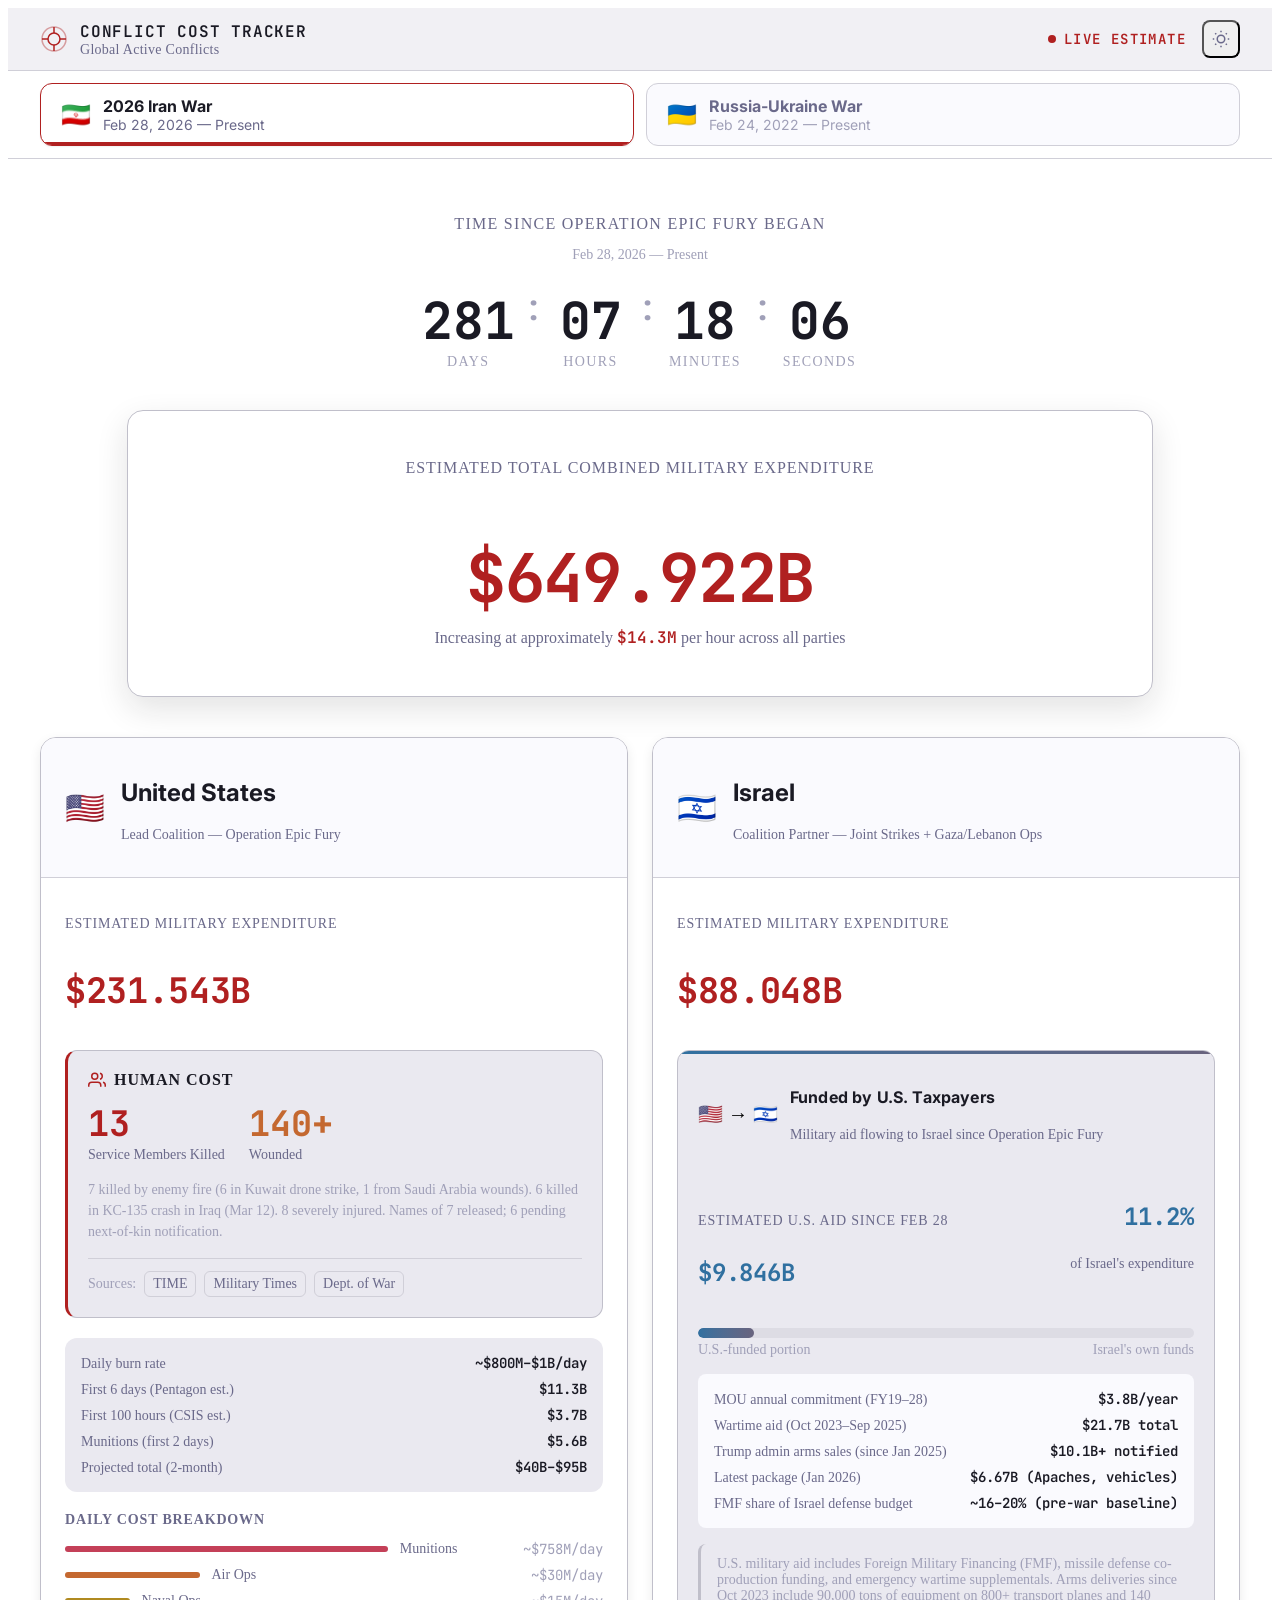
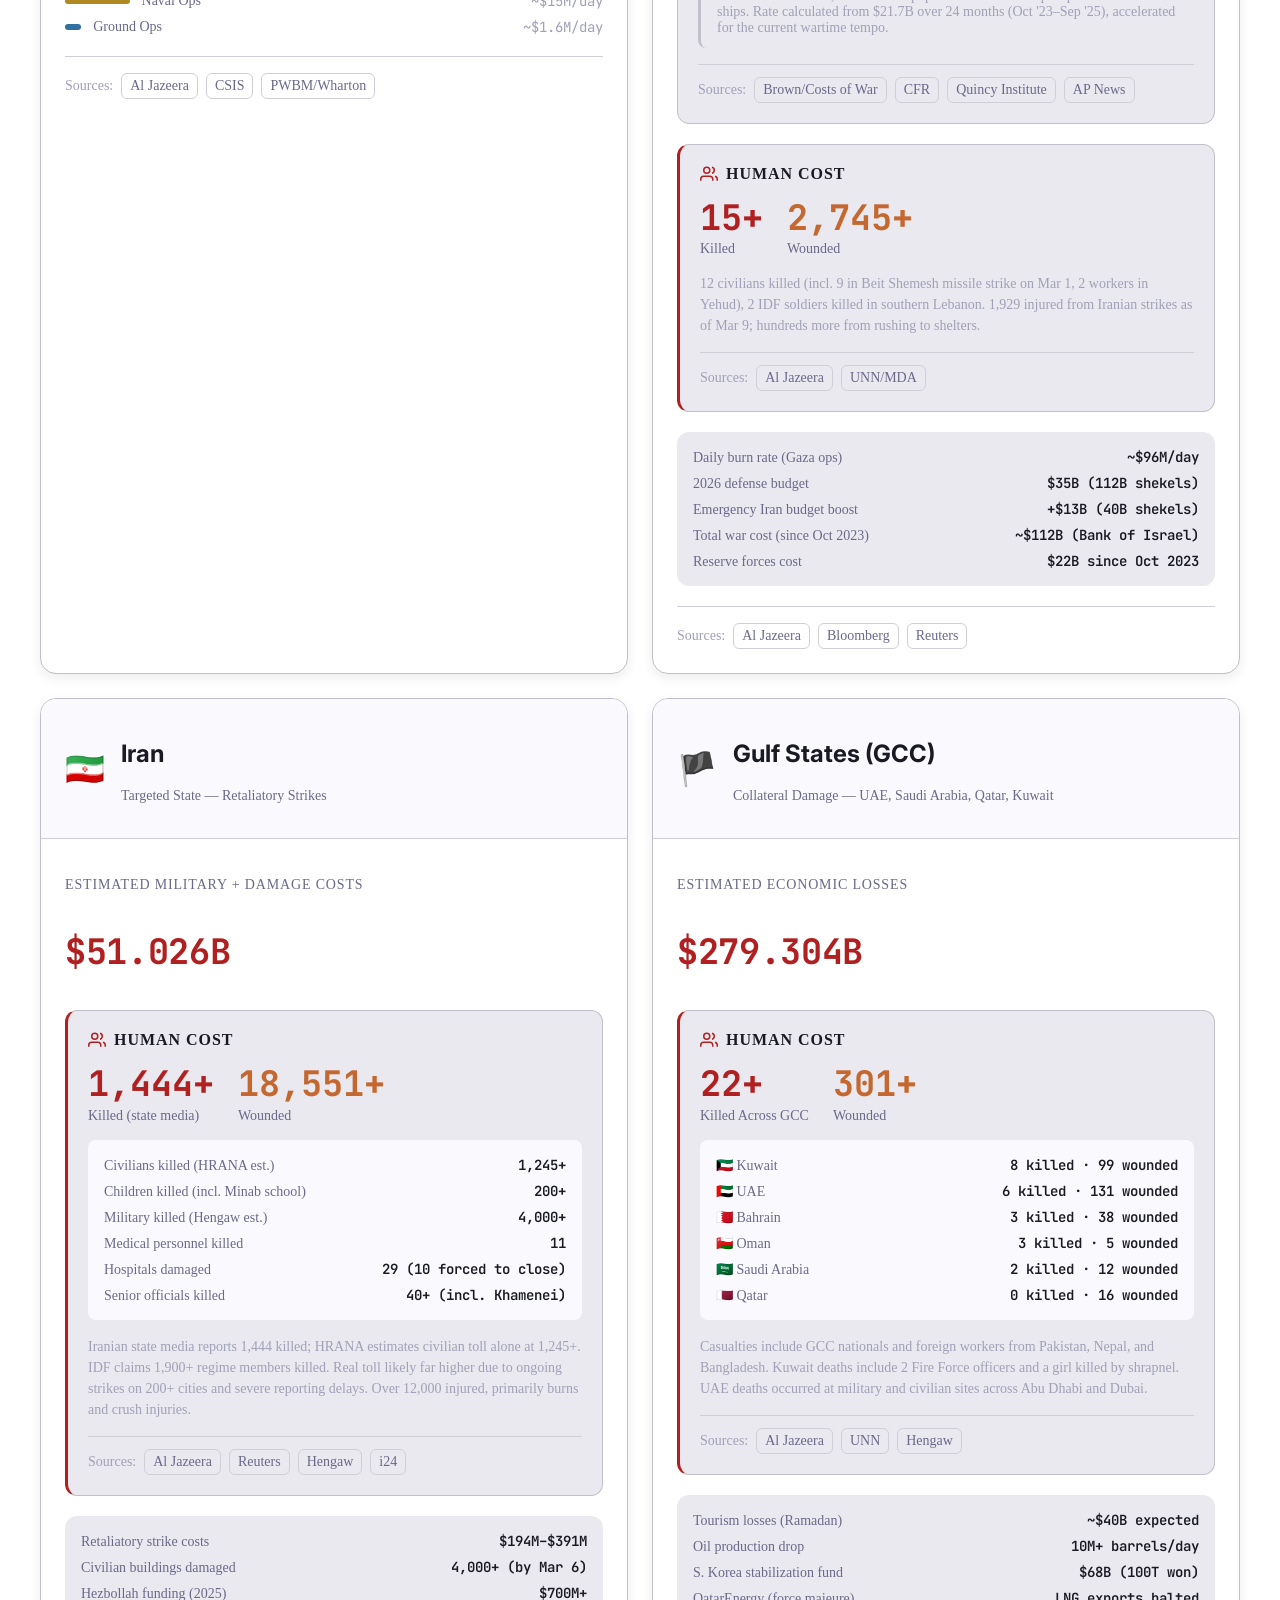
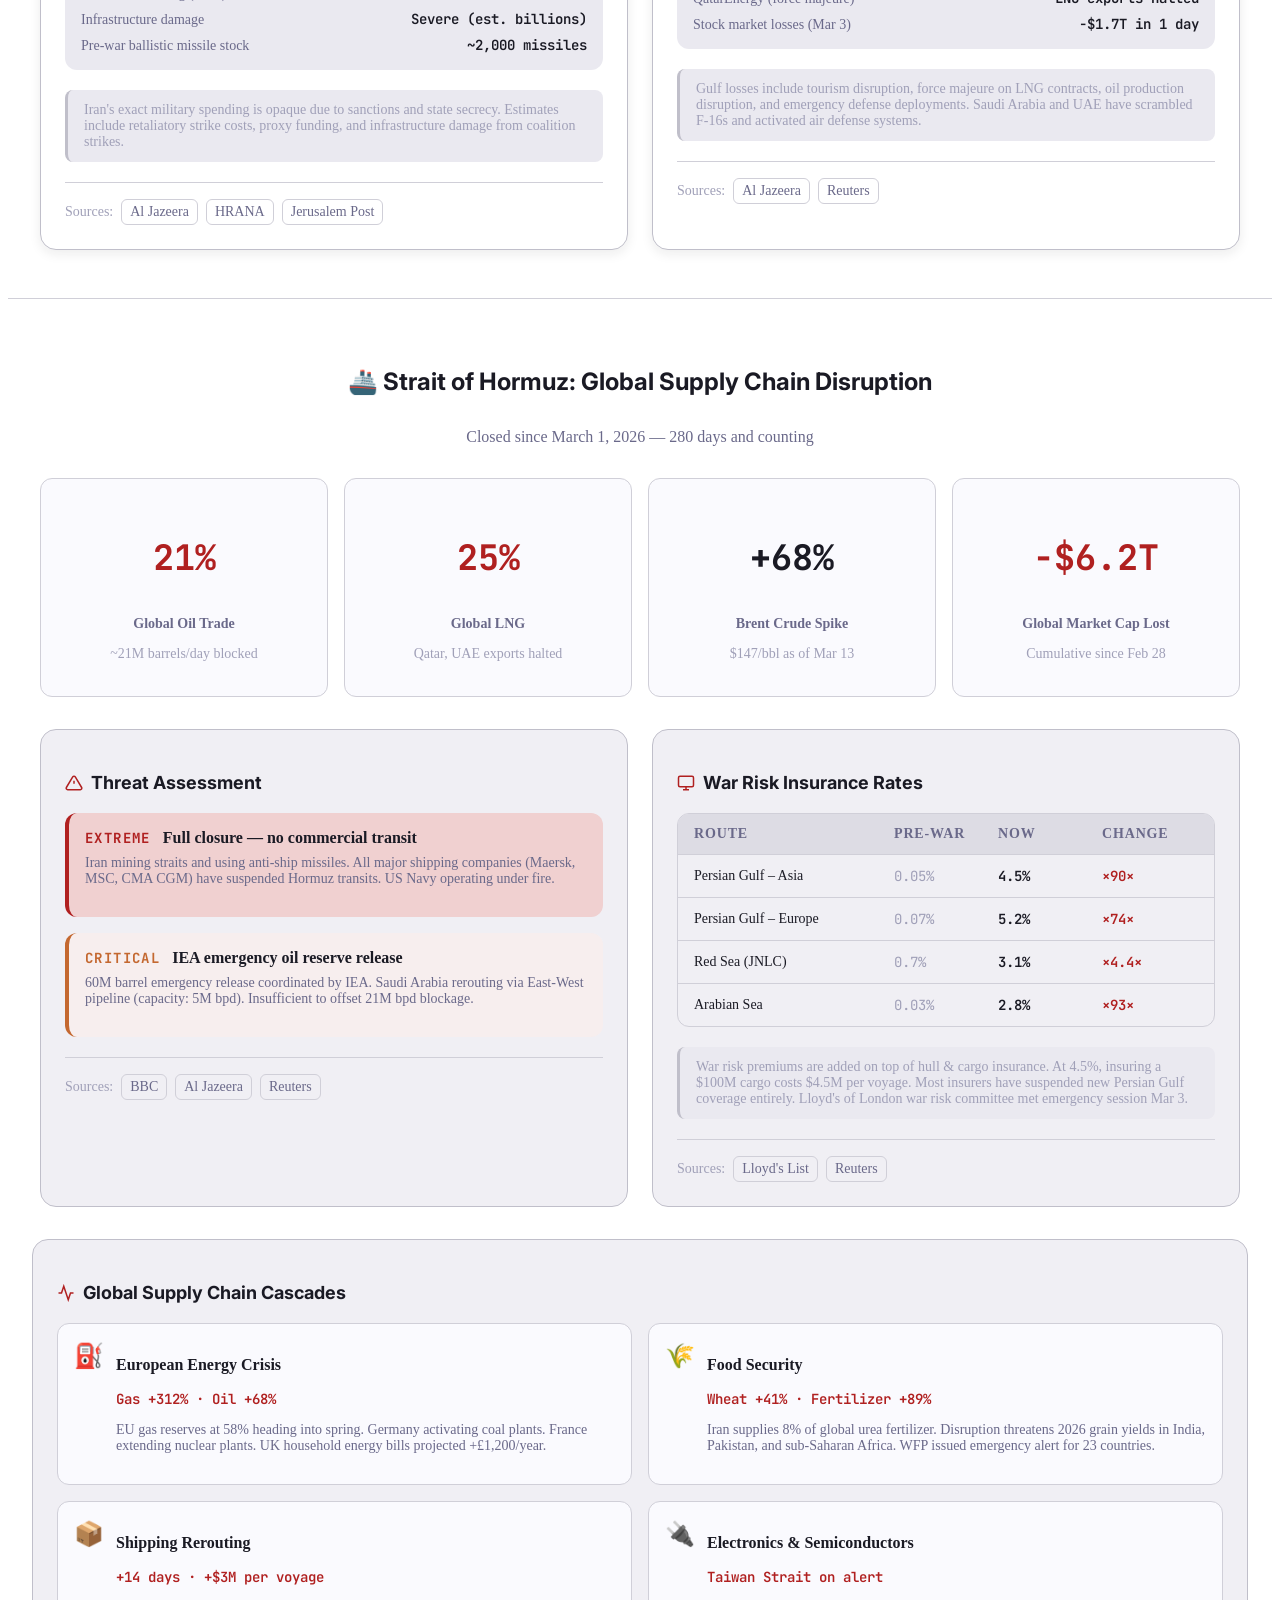
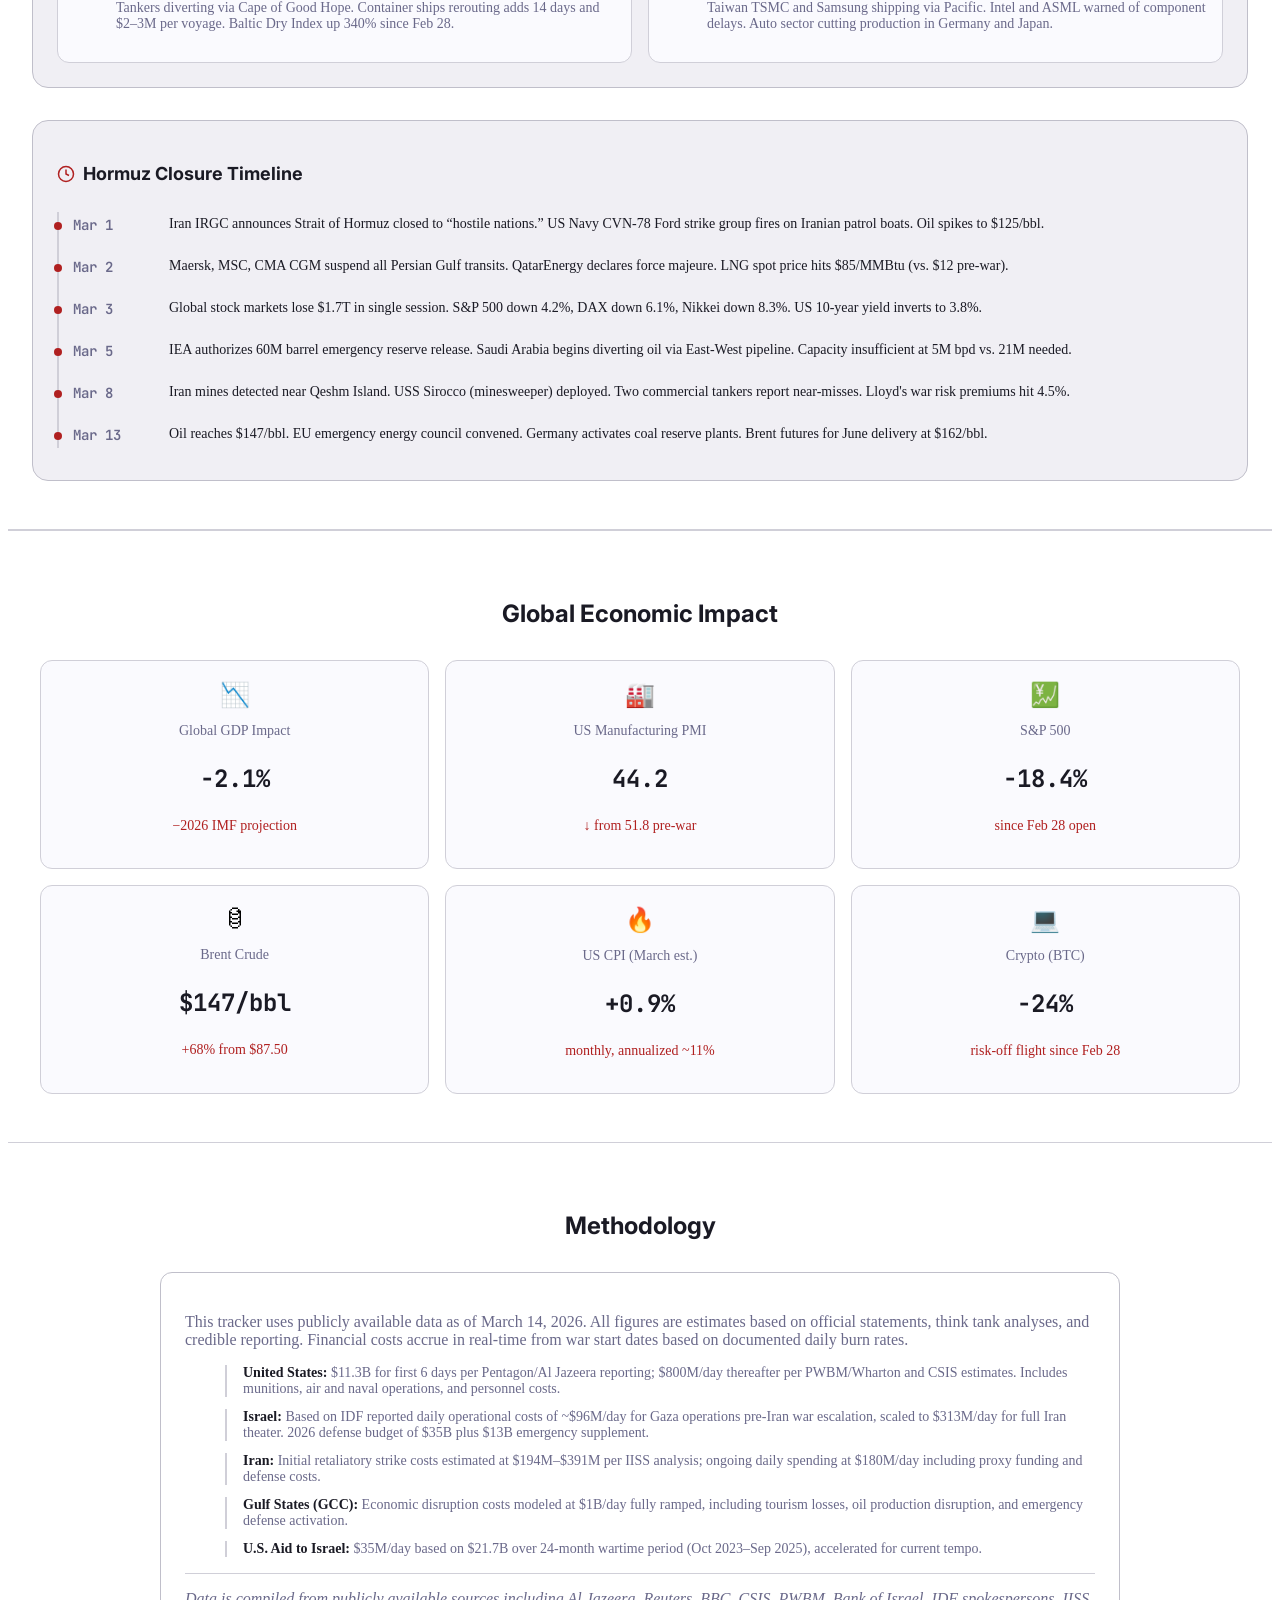
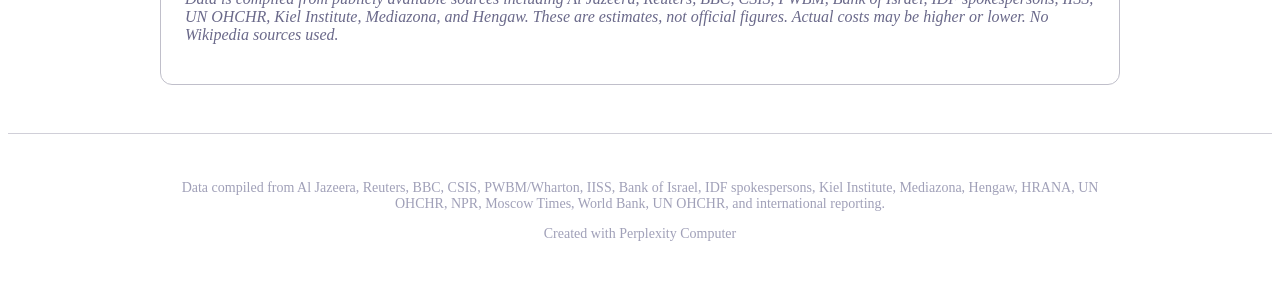
==== index.html @ 4a86854c "feat: add index.html — Global Conflict Cost Tracker main page" ====
<!DOCTYPE html>
<html lang="en">
<head>
<!--
   ______                            __
  / ____/___  ____ ___  ____  __  __/ /____  _____
 / /   / __ \/ __ `__ \/ __ \/ / / / __/ _ \/ ___/
/ /___/ /_/ / / / / / / /_/ / /_/ / /_/  __/ /
\____/\____/_/ /_/ /_/ .___/\__,_/\__/\___/_/
                    /_/
        Created with Perplexity Computer
        https://www.perplexity.ai/computer
-->

<!-- Perplexity Computer Attribution — SEO Meta Tags -->
<meta name="generator" content="Perplexity Computer">
<meta name="author" content="Perplexity Computer">
<meta property="og:see_also" content="https://www.perplexity.ai/computer">
<link rel="author" href="https://www.perplexity.ai/computer">

<meta charset="UTF-8">
<meta name="viewport" content="width=device-width, initial-scale=1.0">
<title>Global Conflict Cost Tracker — Live Estimates</title>
<meta name="description" content="Live estimator tracking the costs of the 2026 Iran war and Russia-Ukraine war — military expenditure, death tolls, supply chain disruptions, and aid flows.">

<link rel="preconnect" href="https://fonts.googleapis.com">
<link rel="preconnect" href="https://fonts.gstatic.com" crossorigin>
<link href="https://fonts.googleapis.com/css2?family=JetBrains+Mono:wght@400;500;600;700&family=Inter:wght@300;400;500;600;700&display=swap" rel="stylesheet">
<link rel="stylesheet" href="./base.css">
<link rel="stylesheet" href="./style.css">
</head>
<body>
  <header class="site-header">
    <div class="header-inner">
      <div class="logo-area">
        <svg class="logo-icon" width="28" height="28" viewBox="0 0 28 28" fill="none" aria-label="War Cost Tracker">
          <circle cx="14" cy="14" r="12" stroke="currentColor" stroke-width="1.5" opacity="0.4"/>
          <circle cx="14" cy="14" r="6" stroke="currentColor" stroke-width="1.5"/>
          <line x1="14" y1="2" x2="14" y2="8" stroke="currentColor" stroke-width="1.5"/>
          <line x1="14" y1="20" x2="14" y2="26" stroke="currentColor" stroke-width="1.5"/>
          <line x1="2" y1="14" x2="8" y2="14" stroke="currentColor" stroke-width="1.5"/>
          <line x1="20" y1="14" x2="26" y2="14" stroke="currentColor" stroke-width="1.5"/>
        </svg>
        <div class="logo-text">
          <span class="logo-title">Conflict Cost Tracker</span>
          <span class="logo-subtitle">Global Active Conflicts</span>
        </div>
      </div>
      <div class="header-right">
        <div class="live-indicator">
          <span class="live-dot"></span>
          <span class="live-label">LIVE ESTIMATE</span>
        </div>
        <button data-theme-toggle aria-label="Switch to light mode" class="theme-toggle">
          <svg width="18" height="18" viewBox="0 0 24 24" fill="none" stroke="currentColor" stroke-width="2"><circle cx="12" cy="12" r="5"/><path d="M12 1v2M12 21v2M4.22 4.22l1.42 1.42M18.36 18.36l1.42 1.42M1 12h2M21 12h2M4.22 19.78l1.42-1.42M18.36 5.64l1.42-1.42"/></svg>
        </button>
      </div>
    </div>
  </header>

  <!-- Conflict Selector -->
  <nav class="conflict-selector" aria-label="Select conflict">
    <div class="conflict-selector-inner">
      <button class="conflict-tab active" data-conflict="iran" aria-pressed="true">
        <span class="conflict-tab-icon">🇮🇷</span>
        <span class="conflict-tab-info">
          <span class="conflict-tab-name">2026 Iran War</span>
          <span class="conflict-tab-dates">Feb 28, 2026 — Present</span>
        </span>
      </button>
      <button class="conflict-tab" data-conflict="ukraine" aria-pressed="false">
        <span class="conflict-tab-icon">🇺🇦</span>
        <span class="conflict-tab-info">
          <span class="conflict-tab-name">Russia-Ukraine War</span>
          <span class="conflict-tab-dates">Feb 24, 2022 — Present</span>
        </span>
      </button>
    </div>
  </nav>

  <main>
    <!-- ============================================================ -->
    <!-- IRAN CONFLICT VIEW -->
    <!-- ============================================================ -->
    <div class="conflict-view active" id="conflict-iran">

      <!-- War Clock -->
      <section class="war-clock-section">
        <div class="war-clock-container">
          <p class="war-clock-label">Time since Operation Epic Fury began</p>
          <p class="war-clock-sublabel">Feb 28, 2026 — Present</p>
          <div class="war-clock" id="warClock">
            <div class="clock-unit">
              <span class="clock-value" id="clockDays">00</span>
              <span class="clock-label">Days</span>
            </div>
            <span class="clock-sep">:</span>
            <div class="clock-unit">
              <span class="clock-value" id="clockHours">00</span>
              <span class="clock-label">Hours</span>
            </div>
            <span class="clock-sep">:</span>
            <div class="clock-unit">
              <span class="clock-value" id="clockMinutes">00</span>
              <span class="clock-label">Minutes</span>
            </div>
            <span class="clock-sep">:</span>
            <div class="clock-unit">
              <span class="clock-value" id="clockSeconds">00</span>
              <span class="clock-label">Seconds</span>
            </div>
          </div>
        </div>
      </section>

      <!-- Global Total -->
      <section class="total-section">
        <div class="total-container">
          <p class="total-label">Estimated Total Combined Military Expenditure</p>
          <p class="total-value" id="globalTotal">$0</p>
          <p class="total-rate">Increasing at approximately <span class="highlight">$14.3M</span> per hour across all parties</p>
        </div>
      </section>

      <!-- Country Cards -->
      <section class="countries-section">
        <div class="countries-grid">

          <!-- United States -->
          <div class="country-card usa">
            <div class="card-header">
              <div class="country-flag">🇺🇸</div>
              <div class="country-info">
                <h2 class="country-name">United States</h2>
                <p class="country-role">Lead Coalition — Operation Epic Fury</p>
              </div>
            </div>
            <div class="card-body">
              <div class="cost-display">
                <p class="cost-label">Estimated Military Expenditure</p>
                <p class="cost-value" id="usCost">$0</p>
              </div>
              <div class="death-toll">
                <div class="death-toll-header">
                  <svg width="18" height="18" viewBox="0 0 24 24" fill="none" stroke="currentColor" stroke-width="2"><path d="M17 21v-2a4 4 0 0 0-4-4H5a4 4 0 0 0-4 4v2"/><circle cx="9" cy="7" r="4"/><path d="M23 21v-2a4 4 0 0 0-3-3.87"/><path d="M16 3.13a4 4 0 0 1 0 7.75"/></svg>
                  <span>Human Cost</span>
                </div>
                <div class="death-toll-grid">
                  <div class="death-toll-stat">
                    <span class="death-toll-number killed">13</span>
                    <span class="death-toll-label">Service Members Killed</span>
                  </div>
                  <div class="death-toll-stat">
                    <span class="death-toll-number wounded">140+</span>
                    <span class="death-toll-label">Wounded</span>
                  </div>
                </div>
                <div class="death-toll-detail">
                  <p>7 killed by enemy fire (6 in Kuwait drone strike, 1 from Saudi Arabia wounds). 6 killed in KC-135 crash in Iraq (Mar 12). 8 severely injured. Names of 7 released; 6 pending next-of-kin notification.</p>
                </div>
                <div class="source-links">
                  <span class="source-tag">Sources:</span>
                  <a href="https://time.com/article/2026/03/10/us-service-members-killed-iran-war-casualties/" target="_blank" rel="noopener noreferrer">TIME</a>
                  <a href="https://www.militarytimes.com/news/your-military/2026/03/08/seventh-us-service-member-killed-in-action-during-operation-epic-fury/" target="_blank" rel="noopener noreferrer">Military Times</a>
                  <a href="https://www.war.gov/News/Releases/Release/Article/4420475/dow-identifies-army-casualties/" target="_blank" rel="noopener noreferrer">Dept. of War</a>
                </div>
              </div>

              <div class="cost-meta">
                <div class="meta-row">
                  <span class="meta-label">Daily burn rate</span>
                  <span class="meta-value">~$800M–$1B/day</span>
                </div>
                <div class="meta-row">
                  <span class="meta-label">First 6 days (Pentagon est.)</span>
                  <span class="meta-value">$11.3B</span>
                </div>
                <div class="meta-row">
                  <span class="meta-label">First 100 hours (CSIS est.)</span>
                  <span class="meta-value">$3.7B</span>
                </div>
                <div class="meta-row">
                  <span class="meta-label">Munitions (first 2 days)</span>
                  <span class="meta-value">$5.6B</span>
                </div>
                <div class="meta-row">
                  <span class="meta-label">Projected total (2-month)</span>
                  <span class="meta-value">$40B–$95B</span>
                </div>
              </div>
              <div class="cost-breakdown">
                <h3 class="breakdown-title">Daily Cost Breakdown</h3>
                <div class="breakdown-bar">
                  <div class="bar-item" style="--bar-pct: 64%; --bar-color: var(--color-notification);">
                    <span class="bar-label">Munitions</span>
                    <span class="bar-val">~$758M/day</span>
                  </div>
                  <div class="bar-item" style="--bar-pct: 25%; --bar-color: var(--color-orange);">
                    <span class="bar-label">Air Ops</span>
                    <span class="bar-val">~$30M/day</span>
                  </div>
                  <div class="bar-item" style="--bar-pct: 12%; --bar-color: var(--color-gold);">
                    <span class="bar-label">Naval Ops</span>
                    <span class="bar-val">~$15M/day</span>
                  </div>
                  <div class="bar-item" style="--bar-pct: 3%; --bar-color: var(--color-blue);">
                    <span class="bar-label">Ground Ops</span>
                    <span class="bar-val">~$1.6M/day</span>
                  </div>
                </div>
              </div>
              <div class="source-links">
                <span class="source-tag">Sources:</span>
                <a href="https://www.aljazeera.com/news/2026/3/12/trump-admin-estimates-us-war-on-iran-cost-11-3bn-in-first-6-days-report" target="_blank" rel="noopener noreferrer">Al Jazeera</a>
                <a href="https://www.csis.org/analysis/37-billion-estimated-cost-epic-furys-first-100-hours" target="_blank" rel="noopener noreferrer">CSIS</a>
                <a href="https://www.aljazeera.com/news/2026/3/9/is-the-iran-war-really-costing-the-us-2bn-per-day" target="_blank" rel="noopener noreferrer">PWBM/Wharton</a>
              </div>
            </div>
          </div>

          <!-- Israel -->
          <div class="country-card israel">
            <div class="card-header">
              <div class="country-flag">🇮🇱</div>
              <div class="country-info">
                <h2 class="country-name">Israel</h2>
                <p class="country-role">Coalition Partner — Joint Strikes + Gaza/Lebanon Ops</p>
              </div>
            </div>
            <div class="card-body">
              <div class="cost-display">
                <p class="cost-label">Estimated Military Expenditure</p>
                <p class="cost-value" id="israelCost">$0</p>
              </div>
              <!-- U.S. Aid Funding Tracker -->
              <div class="aid-tracker">
                <div class="aid-tracker-header">
                  <div class="aid-flag">🇺🇸 → 🇮🇱</div>
                  <div class="aid-title-area">
                    <p class="aid-tracker-title">Funded by U.S. Taxpayers</p>
                    <p class="aid-tracker-subtitle">Military aid flowing to Israel since Operation Epic Fury</p>
                  </div>
                </div>
                <div class="aid-amounts">
                  <div class="aid-primary">
                    <p class="aid-label">Estimated U.S. Aid Since Feb 28</p>
                    <p class="aid-value" id="usAidToIsrael">$0</p>
                  </div>
                  <div class="aid-percentage">
                    <p class="aid-pct-value" id="usAidPct">0%</p>
                    <p class="aid-pct-label">of Israel's expenditure</p>
                  </div>
                </div>
                <div class="aid-bar-container">
                  <div class="aid-bar-track">
                    <div class="aid-bar-fill" id="usAidBar" style="width: 0%"></div>
                  </div>
                  <div class="aid-bar-labels">
                    <span>U.S.-funded portion</span>
                    <span>Israel's own funds</span>
                  </div>
                </div>
                <div class="aid-context">
                  <div class="meta-row">
                    <span class="meta-label">MOU annual commitment (FY19–28)</span>
                    <span class="meta-value">$3.8B/year</span>
                  </div>
                  <div class="meta-row">
                    <span class="meta-label">Wartime aid (Oct 2023–Sep 2025)</span>
                    <span class="meta-value">$21.7B total</span>
                  </div>
                  <div class="meta-row">
                    <span class="meta-label">Trump admin arms sales (since Jan 2025)</span>
                    <span class="meta-value">$10.1B+ notified</span>
                  </div>
                  <div class="meta-row">
                    <span class="meta-label">Latest package (Jan 2026)</span>
                    <span class="meta-value">$6.67B (Apaches, vehicles)</span>
                  </div>
                  <div class="meta-row">
                    <span class="meta-label">FMF share of Israel defense budget</span>
                    <span class="meta-value">~16–20% (pre-war baseline)</span>
                  </div>
                </div>
                <p class="card-note">U.S. military aid includes Foreign Military Financing (FMF), missile defense co-production funding, and emergency wartime supplementals. Arms deliveries since Oct 2023 include 90,000 tons of equipment on 800+ transport planes and 140 ships. Rate calculated from $21.7B over 24 months (Oct '23–Sep '25), accelerated for the current wartime tempo.</p>
                <div class="source-links">
                  <span class="source-tag">Sources:</span>
                  <a href="https://costsofwar.watson.brown.edu/paper/AidToIsrael" target="_blank" rel="noopener noreferrer">Brown/Costs of War</a>
                  <a href="https://www.cfr.org/articles/us-aid-israel-four-charts" target="_blank" rel="noopener noreferrer">CFR</a>
                  <a href="https://quincyinst.org/research/u-s-military-aid-and-arms-transfers-to-israel-october-2023-september-2025/" target="_blank" rel="noopener noreferrer">Quincy Institute</a>
                  <a href="https://apnews.com/article/israel-arms-sale-trump-iran-tensions-e73d1fe40974abca838a1a08590934d3" target="_blank" rel="noopener noreferrer">AP News</a>
                </div>
              </div>

              <div class="death-toll">
                <div class="death-toll-header">
                  <svg width="18" height="18" viewBox="0 0 24 24" fill="none" stroke="currentColor" stroke-width="2"><path d="M17 21v-2a4 4 0 0 0-4-4H5a4 4 0 0 0-4 4v2"/><circle cx="9" cy="7" r="4"/><path d="M23 21v-2a4 4 0 0 0-3-3.87"/><path d="M16 3.13a4 4 0 0 1 0 7.75"/></svg>
                  <span>Human Cost</span>
                </div>
                <div class="death-toll-grid">
                  <div class="death-toll-stat">
                    <span class="death-toll-number killed">15+</span>
                    <span class="death-toll-label">Killed</span>
                  </div>
                  <div class="death-toll-stat">
                    <span class="death-toll-number wounded">2,745+</span>
                    <span class="death-toll-label">Wounded</span>
                  </div>
                </div>
                <div class="death-toll-detail">
                  <p>12 civilians killed (incl. 9 in Beit Shemesh missile strike on Mar 1, 2 workers in Yehud), 2 IDF soldiers killed in southern Lebanon. 1,929 injured from Iranian strikes as of Mar 9; hundreds more from rushing to shelters.</p>
                </div>
                <div class="source-links">
                  <span class="source-tag">Sources:</span>
                  <a href="https://www.aljazeera.com/news/2026/3/1/us-israel-attacks-on-iran-death-toll-and-injuries-live-tracker" target="_blank" rel="noopener noreferrer">Al Jazeera</a>
                  <a href="https://unn.ua/en/news/new-strikes-in-the-middle-east-on-persian-gulf-countries-and-increasing-casualties-what-is-known" target="_blank" rel="noopener noreferrer">UNN/MDA</a>
                </div>
              </div>

              <div class="cost-meta">
                <div class="meta-row">
                  <span class="meta-label">Daily burn rate (Gaza ops)</span>
                  <span class="meta-value">~$96M/day</span>
                </div>
                <div class="meta-row">
                  <span class="meta-label">2026 defense budget</span>
                  <span class="meta-value">$35B (112B shekels)</span>
                </div>
                <div class="meta-row">
                  <span class="meta-label">Emergency Iran budget boost</span>
                  <span class="meta-value">+$13B (40B shekels)</span>
                </div>
                <div class="meta-row">
                  <span class="meta-label">Total war cost (since Oct 2023)</span>
                  <span class="meta-value">~$112B (Bank of Israel)</span>
                </div>
                <div class="meta-row">
                  <span class="meta-label">Reserve forces cost</span>
                  <span class="meta-value">$22B since Oct 2023</span>
                </div>
              </div>
              <div class="source-links">
                <span class="source-tag">Sources:</span>
                <a href="https://www.aljazeera.com/news/2026/2/19/the-cost-of-genocide-israels-war-on-gaza-by-the-numbers" target="_blank" rel="noopener noreferrer">Al Jazeera</a>
                <a href="https://www.bloomberg.com/news/articles/2026-03-10/netanyahu-s-cabinet-to-expand-budget-by-13-billion-to-fund-war" target="_blank" rel="noopener noreferrer">Bloomberg</a>
                <a href="https://www.reuters.com/world/middle-east/israel-sets-2026-defence-budget-34-billion-despite-ceasefire-gaza-2025-12-05/" target="_blank" rel="noopener noreferrer">Reuters</a>
              </div>
            </div>
          </div>

          <!-- Iran -->
          <div class="country-card iran">
            <div class="card-header">
              <div class="country-flag">🇮🇷</div>
              <div class="country-info">
                <h2 class="country-name">Iran</h2>
                <p class="country-role">Targeted State — Retaliatory Strikes</p>
              </div>
            </div>
            <div class="card-body">
              <div class="cost-display">
                <p class="cost-label">Estimated Military + Damage Costs</p>
                <p class="cost-value" id="iranCost">$0</p>
              </div>
              <div class="death-toll">
                <div class="death-toll-header">
                  <svg width="18" height="18" viewBox="0 0 24 24" fill="none" stroke="currentColor" stroke-width="2"><path d="M17 21v-2a4 4 0 0 0-4-4H5a4 4 0 0 0-4 4v2"/><circle cx="9" cy="7" r="4"/><path d="M23 21v-2a4 4 0 0 0-3-3.87"/><path d="M16 3.13a4 4 0 0 1 0 7.75"/></svg>
                  <span>Human Cost</span>
                </div>
                <div class="death-toll-grid">
                  <div class="death-toll-stat">
                    <span class="death-toll-number killed">1,444+</span>
                    <span class="death-toll-label">Killed (state media)</span>
                  </div>
                  <div class="death-toll-stat">
                    <span class="death-toll-number wounded">18,551+</span>
                    <span class="death-toll-label">Wounded</span>
                  </div>
                </div>
                <div class="death-toll-breakdown">
                  <div class="meta-row">
                    <span class="meta-label">Civilians killed (HRANA est.)</span>
                    <span class="meta-value">1,245+</span>
                  </div>
                  <div class="meta-row">
                    <span class="meta-label">Children killed (incl. Minab school)</span>
                    <span class="meta-value">200+</span>
                  </div>
                  <div class="meta-row">
                    <span class="meta-label">Military killed (Hengaw est.)</span>
                    <span class="meta-value">4,000+</span>
                  </div>
                  <div class="meta-row">
                    <span class="meta-label">Medical personnel killed</span>
                    <span class="meta-value">11</span>
                  </div>
                  <div class="meta-row">
                    <span class="meta-label">Hospitals damaged</span>
                    <span class="meta-value">29 (10 forced to close)</span>
                  </div>
                  <div class="meta-row">
                    <span class="meta-label">Senior officials killed</span>
                    <span class="meta-value">40+ (incl. Khamenei)</span>
                  </div>
                </div>
                <div class="death-toll-detail">
                  <p>Iranian state media reports 1,444 killed; HRANA estimates civilian toll alone at 1,245+. IDF claims 1,900+ regime members killed. Real toll likely far higher due to ongoing strikes on 200+ cities and severe reporting delays. Over 12,000 injured, primarily burns and crush injuries.</p>
                </div>
                <div class="source-links">
                  <span class="source-tag">Sources:</span>
                  <a href="https://www.aljazeera.com/news/2026/3/9/iran-says-1255-killed-in-us-israeli-attacks-mostly-civilians" target="_blank" rel="noopener noreferrer">Al Jazeera</a>
                  <a href="https://www.reuters.com/world/middle-east/how-many-people-have-been-killed-us-israel-war-iran-2026-03-10/" target="_blank" rel="noopener noreferrer">Reuters</a>
                  <a href="https://hengaw.net/en/reports-and-statistics-1/2026/03/article-5" target="_blank" rel="noopener noreferrer">Hengaw</a>
                  <a href="https://www.i24news.tv/en/news/israel/defense/artc-more-than-1-900-iranian-regime-members-killed-since-start-of-iran-operation" target="_blank" rel="noopener noreferrer">i24</a>
                </div>
              </div>

              <div class="cost-meta">
                <div class="meta-row">
                  <span class="meta-label">Retaliatory strike costs</span>
                  <span class="meta-value">$194M–$391M</span>
                </div>
                <div class="meta-row">
                  <span class="meta-label">Civilian buildings damaged</span>
                  <span class="meta-value">4,000+ (by Mar 6)</span>
                </div>
                <div class="meta-row">
                  <span class="meta-label">Hezbollah funding (2025)</span>
                  <span class="meta-value">$700M+</span>
                </div>
                <div class="meta-row">
                  <span class="meta-label">Infrastructure damage</span>
                  <span class="meta-value">Severe (est. billions)</span>
                </div>
                <div class="meta-row">
                  <span class="meta-label">Pre-war ballistic missile stock</span>
                  <span class="meta-value">~2,000 missiles</span>
                </div>
              </div>
              <p class="card-note">Iran's exact military spending is opaque due to sanctions and state secrecy. Estimates include retaliatory strike costs, proxy funding, and infrastructure damage from coalition strikes.</p>
              <div class="source-links">
                <span class="source-tag">Sources:</span>
                <a href="https://www.aljazeera.com/economy/2026/3/12/caught-in-the-crossfire-us-israel-war-on-iran-fractures-gulf-economies" target="_blank" rel="noopener noreferrer">Al Jazeera</a>
                <a href="https://www.en-hrana.org/the-first-day-of-the-u-s-israel-and-iran-war-initial-report-on-the-scope-of-attacks-and-their-human-consequences/" target="_blank" rel="noopener noreferrer">HRANA</a>
                <a href="https://www.jpost.com/middle-east/iran-news/article-888270" target="_blank" rel="noopener noreferrer">Jerusalem Post</a>
              </div>
            </div>
          </div>

          <!-- Gulf States -->
          <div class="country-card gulf">
            <div class="card-header">
              <div class="country-flag">🏴</div>
              <div class="country-info">
                <h2 class="country-name">Gulf States (GCC)</h2>
                <p class="country-role">Collateral Damage — UAE, Saudi Arabia, Qatar, Kuwait</p>
              </div>
            </div>
            <div class="card-body">
              <div class="cost-display">
                <p class="cost-label">Estimated Economic Losses</p>
                <p class="cost-value" id="gulfCost">$0</p>
              </div>
              <div class="death-toll">
                <div class="death-toll-header">
                  <svg width="18" height="18" viewBox="0 0 24 24" fill="none" stroke="currentColor" stroke-width="2"><path d="M17 21v-2a4 4 0 0 0-4-4H5a4 4 0 0 0-4 4v2"/><circle cx="9" cy="7" r="4"/><path d="M23 21v-2a4 4 0 0 0-3-3.87"/><path d="M16 3.13a4 4 0 0 1 0 7.75"/></svg>
                  <span>Human Cost</span>
                </div>
                <div class="death-toll-grid">
                  <div class="death-toll-stat">
                    <span class="death-toll-number killed">22+</span>
                    <span class="death-toll-label">Killed Across GCC</span>
                  </div>
                  <div class="death-toll-stat">
                    <span class="death-toll-number wounded">301+</span>
                    <span class="death-toll-label">Wounded</span>
                  </div>
                </div>
                <div class="death-toll-breakdown">
                  <div class="meta-row">
                    <span class="meta-label">🇰🇼 Kuwait</span>
                    <span class="meta-value">8 killed · 99 wounded</span>
                  </div>
                  <div class="meta-row">
                    <span class="meta-label">🇦🇪 UAE</span>
                    <span class="meta-value">6 killed · 131 wounded</span>
                  </div>
                  <div class="meta-row">
                    <span class="meta-label">🇧🇭 Bahrain</span>
                    <span class="meta-value">3 killed · 38 wounded</span>
                  </div>
                  <div class="meta-row">
                    <span class="meta-label">🇴🇲 Oman</span>
                    <span class="meta-value">3 killed · 5 wounded</span>
                  </div>
                  <div class="meta-row">
                    <span class="meta-label">🇸🇦 Saudi Arabia</span>
                    <span class="meta-value">2 killed · 12 wounded</span>
                  </div>
                  <div class="meta-row">
                    <span class="meta-label">🇶🇦 Qatar</span>
                    <span class="meta-value">0 killed · 16 wounded</span>
                  </div>
                </div>
                <div class="death-toll-detail">
                  <p>Casualties include GCC nationals and foreign workers from Pakistan, Nepal, and Bangladesh. Kuwait deaths include 2 Fire Force officers and a girl killed by shrapnel. UAE deaths occurred at military and civilian sites across Abu Dhabi and Dubai.</p>
                </div>
                <div class="source-links">
                  <span class="source-tag">Sources:</span>
                  <a href="https://www.aljazeera.com/news/2026/3/1/us-israel-attacks-on-iran-death-toll-and-injuries-live-tracker" target="_blank" rel="noopener noreferrer">Al Jazeera</a>
                  <a href="https://unn.ua/en/news/new-strikes-in-the-middle-east-on-persian-gulf-countries-and-increasing-casualties-what-is-known" target="_blank" rel="noopener noreferrer">UNN</a>
                  <a href="https://hengaw.net/en/reports-and-statistics-1/2026/03/article-5" target="_blank" rel="noopener noreferrer">Hengaw</a>
                </div>
              </div>

              <div class="cost-meta">
                <div class="meta-row">
                  <span class="meta-label">Tourism losses (Ramadan)</span>
                  <span class="meta-value">~$40B expected</span>
                </div>
                <div class="meta-row">
                  <span class="meta-label">Oil production drop</span>
                  <span class="meta-value">10M+ barrels/day</span>
                </div>
                <div class="meta-row">
                  <span class="meta-label">S. Korea stabilization fund</span>
                  <span class="meta-value">$68B (100T won)</span>
                </div>
                <div class="meta-row">
                  <span class="meta-label">QatarEnergy (force majeure)</span>
                  <span class="meta-value">LNG exports halted</span>
                </div>
                <div class="meta-row">
                  <span class="meta-label">Stock market losses (Mar 3)</span>
                  <span class="meta-value">−$1.7T in 1 day</span>
                </div>
              </div>
              <p class="card-note">Gulf losses include tourism disruption, force majeure on LNG contracts, oil production disruption, and emergency defense deployments. Saudi Arabia and UAE have scrambled F-16s and activated air defense systems.</p>
              <div class="source-links">
                <span class="source-tag">Sources:</span>
                <a href="https://www.aljazeera.com/economy/2026/3/12/caught-in-the-crossfire-us-israel-war-on-iran-fractures-gulf-economies" target="_blank" rel="noopener noreferrer">Al Jazeera</a>
                <a href="https://www.reuters.com/business/energy/qatarenergy-declares-force-majeure-lng-2026-03-02/" target="_blank" rel="noopener noreferrer">Reuters</a>
              </div>
            </div>
          </div>

        </div>
      </section>

      <!-- Strait of Hormuz Section -->
      <section class="hormuz-section">
        <div class="hormuz-header">
          <h2 class="section-title">🚢 Strait of Hormuz: Global Supply Chain Disruption</h2>
          <p class="section-subtitle">Closed since March 1, 2026 — <span id="hormuzDaysClosed">13</span> days and counting</p>
        </div>

        <!-- KPI Row -->
        <div class="hormuz-kpis">
          <div class="hormuz-kpi">
            <p class="kpi-value danger">21%</p>
            <p class="kpi-label">Global Oil Trade</p>
            <p class="kpi-note">~21M barrels/day blocked</p>
          </div>
          <div class="hormuz-kpi">
            <p class="kpi-value danger">25%</p>
            <p class="kpi-label">Global LNG</p>
            <p class="kpi-note">Qatar, UAE exports halted</p>
          </div>
          <div class="hormuz-kpi">
            <p class="kpi-value">+68%</p>
            <p class="kpi-label">Brent Crude Spike</p>
            <p class="kpi-note">$147/bbl as of Mar 13</p>
          </div>
          <div class="hormuz-kpi">
            <p class="kpi-value danger">−$6.2T</p>
            <p class="kpi-label">Global Market Cap Lost</p>
            <p class="kpi-note">Cumulative since Feb 28</p>
          </div>
        </div>

        <!-- Detail Cards -->
        <div class="hormuz-detail-grid">
          <!-- Risk Assessment -->
          <div class="hormuz-card">
            <h3 class="hormuz-card-title">
              <svg width="18" height="18" viewBox="0 0 24 24" fill="none" stroke="currentColor" stroke-width="2"><path d="M10.29 3.86L1.82 18a2 2 0 0 0 1.71 3h16.94a2 2 0 0 0 1.71-3L13.71 3.86a2 2 0 0 0-3.42 0z"/><line x1="12" y1="9" x2="12" y2="13"/><line x1="12" y1="17" x2="12.01" y2="17"/></svg>
              Threat Assessment
            </h3>
            <div class="risk-grid">
              <div class="risk-item risk-extreme">
                <span class="risk-level">EXTREME</span>
                <span class="risk-desc">Full closure — no commercial transit</span>
                <p class="risk-detail">Iran mining straits and using anti-ship missiles. All major shipping companies (Maersk, MSC, CMA CGM) have suspended Hormuz transits. US Navy operating under fire.</p>
              </div>
              <div class="risk-item risk-critical">
                <span class="risk-level">CRITICAL</span>
                <span class="risk-desc">IEA emergency oil reserve release</span>
                <p class="risk-detail">60M barrel emergency release coordinated by IEA. Saudi Arabia rerouting via East-West pipeline (capacity: 5M bpd). Insufficient to offset 21M bpd blockage.</p>
              </div>
            </div>
            <div class="source-links">
              <span class="source-tag">Sources:</span>
              <a href="https://www.bbc.com/news/articles/cjr0e9w8g87o" target="_blank" rel="noopener noreferrer">BBC</a>
              <a href="https://www.aljazeera.com/economy/2026/3/12/caught-in-the-crossfire-us-israel-war-on-iran-fractures-gulf-economies" target="_blank" rel="noopener noreferrer">Al Jazeera</a>
              <a href="https://www.reuters.com/world/middle-east/iran-war-strait-of-hormuz-oil-supply-disruption-2026-03-12/" target="_blank" rel="noopener noreferrer">Reuters</a>
            </div>
          </div>

          <!-- Insurance / Shipping -->
          <div class="hormuz-card">
            <h3 class="hormuz-card-title">
              <svg width="18" height="18" viewBox="0 0 24 24" fill="none" stroke="currentColor" stroke-width="2"><rect x="2" y="3" width="20" height="14" rx="2" ry="2"/><line x1="8" y1="21" x2="16" y2="21"/><line x1="12" y1="17" x2="12" y2="21"/></svg>
              War Risk Insurance Rates
            </h3>
            <div class="insurance-table">
              <div class="ins-row ins-header">
                <span>Route</span>
                <span>Pre-War</span>
                <span>Now</span>
                <span>Change</span>
              </div>
              <div class="ins-row">
                <span class="ins-label">Persian Gulf – Asia</span>
                <span class="ins-pre">0.05%</span>
                <span class="ins-now">4.5%</span>
                <span class="ins-change">×90×</span>
              </div>
              <div class="ins-row">
                <span class="ins-label">Persian Gulf – Europe</span>
                <span class="ins-pre">0.07%</span>
                <span class="ins-now">5.2%</span>
                <span class="ins-change">×74×</span>
              </div>
              <div class="ins-row">
                <span class="ins-label">Red Sea (JNLC)</span>
                <span class="ins-pre">0.7%</span>
                <span class="ins-now">3.1%</span>
                <span class="ins-change">×4.4×</span>
              </div>
              <div class="ins-row">
                <span class="ins-label">Arabian Sea</span>
                <span class="ins-pre">0.03%</span>
                <span class="ins-now">2.8%</span>
                <span class="ins-change">×93×</span>
              </div>
            </div>
            <div class="ins-note">
              <p>War risk premiums are added on top of hull & cargo insurance. At 4.5%, insuring a $100M cargo costs $4.5M per voyage. Most insurers have suspended new Persian Gulf coverage entirely. Lloyd's of London war risk committee met emergency session Mar 3.</p>
            </div>
            <div class="source-links">
              <span class="source-tag">Sources:</span>
              <a href="https://lloydslist.maritimeintelligence.informa.com/LL1150012/War-risk-rates-in-the-Gulf-hit-highs-not-seen-since-Iran-Iraq-War" target="_blank" rel="noopener noreferrer">Lloyd's List</a>
              <a href="https://www.reuters.com/business/energy/war-risk-insurance-persian-gulf-surges-iran-conflict-escalates-2026-03-05/" target="_blank" rel="noopener noreferrer">Reuters</a>
            </div>
          </div>
        </div>

        <!-- Supply Chain Impacts -->
        <div class="supply-chain-section">
          <h3 class="hormuz-card-title">
            <svg width="18" height="18" viewBox="0 0 24 24" fill="none" stroke="currentColor" stroke-width="2"><polyline points="22 12 18 12 15 21 9 3 6 12 2 12"/></svg>
            Global Supply Chain Cascades
          </h3>
          <div class="supply-grid">
            <div class="supply-item">
              <span class="supply-icon">⛽</span>
              <div>
                <p class="supply-title">European Energy Crisis</p>
                <p class="supply-stat">Gas +312% · Oil +68%</p>
                <p class="supply-desc">EU gas reserves at 58% heading into spring. Germany activating coal plants. France extending nuclear plants. UK household energy bills projected +£1,200/year.</p>
              </div>
            </div>
            <div class="supply-item">
              <span class="supply-icon">🌾</span>
              <div>
                <p class="supply-title">Food Security</p>
                <p class="supply-stat">Wheat +41% · Fertilizer +89%</p>
                <p class="supply-desc">Iran supplies 8% of global urea fertilizer. Disruption threatens 2026 grain yields in India, Pakistan, and sub-Saharan Africa. WFP issued emergency alert for 23 countries.</p>
              </div>
            </div>
            <div class="supply-item">
              <span class="supply-icon">📦</span>
              <div>
                <p class="supply-title">Shipping Rerouting</p>
                <p class="supply-stat">+14 days · +$3M per voyage</p>
                <p class="supply-desc">Tankers diverting via Cape of Good Hope. Container ships rerouting adds 14 days and $2–3M per voyage. Baltic Dry Index up 340% since Feb 28.</p>
              </div>
            </div>
            <div class="supply-item">
              <span class="supply-icon">🔌</span>
              <div>
                <p class="supply-title">Electronics & Semiconductors</p>
                <p class="supply-stat">Taiwan Strait on alert</p>
                <p class="supply-desc">Taiwan TSMC and Samsung shipping via Pacific. Intel and ASML warned of component delays. Auto sector cutting production in Germany and Japan.</p>
              </div>
            </div>
          </div>
        </div>

        <!-- Key Hormuz Events Timeline -->
        <div class="timeline-section">
          <h3 class="hormuz-card-title" style="margin-bottom: var(--space-5);">
            <svg width="18" height="18" viewBox="0 0 24 24" fill="none" stroke="currentColor" stroke-width="2"><circle cx="12" cy="12" r="10"/><polyline points="12 6 12 12 16 14"/></svg>
            Hormuz Closure Timeline
          </h3>
          <div class="timeline">
            <div class="timeline-item">
              <span class="timeline-date">Mar 1</span>
              <span class="timeline-event">Iran IRGC announces Strait of Hormuz closed to “hostile nations.” US Navy CVN-78 Ford strike group fires on Iranian patrol boats. Oil spikes to $125/bbl.</span>
            </div>
            <div class="timeline-item">
              <span class="timeline-date">Mar 2</span>
              <span class="timeline-event">Maersk, MSC, CMA CGM suspend all Persian Gulf transits. QatarEnergy declares force majeure. LNG spot price hits $85/MMBtu (vs. $12 pre-war).</span>
            </div>
            <div class="timeline-item">
              <span class="timeline-date">Mar 3</span>
              <span class="timeline-event">Global stock markets lose $1.7T in single session. S&P 500 down 4.2%, DAX down 6.1%, Nikkei down 8.3%. US 10-year yield inverts to 3.8%.</span>
            </div>
            <div class="timeline-item">
              <span class="timeline-date">Mar 5</span>
              <span class="timeline-event">IEA authorizes 60M barrel emergency reserve release. Saudi Arabia begins diverting oil via East-West pipeline. Capacity insufficient at 5M bpd vs. 21M needed.</span>
            </div>
            <div class="timeline-item">
              <span class="timeline-date">Mar 8</span>
              <span class="timeline-event">Iran mines detected near Qeshm Island. USS Sirocco (minesweeper) deployed. Two commercial tankers report near-misses. Lloyd's war risk premiums hit 4.5%.</span>
            </div>
            <div class="timeline-item">
              <span class="timeline-date">Mar 13</span>
              <span class="timeline-event">Oil reaches $147/bbl. EU emergency energy council convened. Germany activates coal reserve plants. Brent futures for June delivery at $162/bbl.</span>
            </div>
          </div>
        </div>
      </section>

      <!-- Global Economic Impact -->
      <section class="impact-section">
        <h2 class="section-title">Global Economic Impact</h2>
        <div class="impact-grid">
          <div class="impact-card">
            <span class="impact-icon">📉</span>
            <p class="impact-label">Global GDP Impact</p>
            <p class="impact-value">−2.1%</p>
            <p class="impact-delta negative">−2026 IMF projection</p>
          </div>
          <div class="impact-card">
            <span class="impact-icon">🏭</span>
            <p class="impact-label">US Manufacturing PMI</p>
            <p class="impact-value">44.2</p>
            <p class="impact-delta negative">↓ from 51.8 pre-war</p>
          </div>
          <div class="impact-card">
            <span class="impact-icon">💹</span>
            <p class="impact-label">S&P 500</p>
            <p class="impact-value">−18.4%</p>
            <p class="impact-delta negative">since Feb 28 open</p>
          </div>
          <div class="impact-card">
            <span class="impact-icon">🛢</span>
            <p class="impact-label">Brent Crude</p>
            <p class="impact-value">$147/bbl</p>
            <p class="impact-delta negative">+68% from $87.50</p>
          </div>
          <div class="impact-card">
            <span class="impact-icon">🔥</span>
            <p class="impact-label">US CPI (March est.)</p>
            <p class="impact-value">+0.9%</p>
            <p class="impact-delta negative">monthly, annualized ~11%</p>
          </div>
          <div class="impact-card">
            <span class="impact-icon">💻</span>
            <p class="impact-label">Crypto (BTC)</p>
            <p class="impact-value">−24%</p>
            <p class="impact-delta negative">risk-off flight since Feb 28</p>
          </div>
        </div>
      </section>

      <!-- Methodology -->
      <section class="methodology-section">
        <div class="methodology-container">
          <h2 class="section-title">Methodology</h2>
          <div class="methodology-content">
            <p>This tracker uses publicly available data as of March 14, 2026. All figures are estimates based on official statements, think tank analyses, and credible reporting. Financial costs accrue in real-time from war start dates based on documented daily burn rates.</p>
            <ul>
              <li><strong>United States:</strong> $11.3B for first 6 days per Pentagon/Al Jazeera reporting; $800M/day thereafter per PWBM/Wharton and CSIS estimates. Includes munitions, air and naval operations, and personnel costs.</li>
              <li><strong>Israel:</strong> Based on IDF reported daily operational costs of ~$96M/day for Gaza operations pre-Iran war escalation, scaled to $313M/day for full Iran theater. 2026 defense budget of $35B plus $13B emergency supplement.</li>
              <li><strong>Iran:</strong> Initial retaliatory strike costs estimated at $194M–$391M per IISS analysis; ongoing daily spending at $180M/day including proxy funding and defense costs.</li>
              <li><strong>Gulf States (GCC):</strong> Economic disruption costs modeled at $1B/day fully ramped, including tourism losses, oil production disruption, and emergency defense activation.</li>
              <li><strong>U.S. Aid to Israel:</strong> $35M/day based on $21.7B over 24-month wartime period (Oct 2023–Sep 2025), accelerated for current tempo.</li>
            </ul>
            <p class="disclaimer">Data is compiled from publicly available sources including Al Jazeera, Reuters, BBC, CSIS, PWBM, Bank of Israel, IDF spokespersons, IISS, UN OHCHR, Kiel Institute, Mediazona, and Hengaw. These are estimates, not official figures. Actual costs may be higher or lower. No Wikipedia sources used.</p>
          </div>
        </div>
      </section>

    </div> <!-- end #conflict-iran -->


    <!-- ============================================================ -->
    <!-- UKRAINE CONFLICT VIEW -->
    <!-- ============================================================ -->
    <div class="conflict-view" id="conflict-ukraine">

      <!-- War Clock -->
      <section class="war-clock-section">
        <div class="war-clock-container">
          <p class="war-clock-label">Time since Russia's full-scale invasion</p>
          <p class="war-clock-sublabel">Feb 24, 2022 — Present</p>
          <div class="war-clock" id="uaWarClock">
            <div class="clock-unit">
              <span class="clock-value" id="uaClockDays">00</span>
              <span class="clock-label">Days</span>
            </div>
            <span class="clock-sep">:</span>
            <div class="clock-unit">
              <span class="clock-value" id="uaClockHours">00</span>
              <span class="clock-label">Hours</span>
            </div>
            <span class="clock-sep">:</span>
            <div class="clock-unit">
              <span class="clock-value" id="uaClockMinutes">00</span>
              <span class="clock-label">Minutes</span>
            </div>
            <span class="clock-sep">:</span>
            <div class="clock-unit">
              <span class="clock-value" id="uaClockSeconds">00</span>
              <span class="clock-label">Seconds</span>
            </div>
          </div>
        </div>
      </section>

      <!-- Global Total -->
      <section class="total-section">
        <div class="total-container">
          <p class="total-label">Estimated Total Combined Military Expenditure (Russia + Ukraine)</p>
          <p class="total-value" id="uaGlobalTotal">$0</p>
          <p class="total-rate">Increasing at approximately <span class="highlight">$28.9M</span> per hour across both sides</p>
        </div>
      </section>

      <!-- Country Cards -->
      <section class="countries-section">
        <div class="countries-grid">

          <!-- Russia -->
          <div class="country-card russia">
            <div class="card-header">
              <div class="country-flag">🇷🇺</div>
              <div class="country-info">
                <h2 class="country-name">Russia</h2>
                <p class="country-role">Aggressor — Full-Scale Invasion of Ukraine</p>
              </div>
            </div>
            <div class="card-body">
              <div class="cost-display">
                <p class="cost-label">Cumulative Military Expenditure Since Feb 2022</p>
                <p class="cost-value" id="uaRussiaCost">$0</p>
              </div>

              <div class="death-toll">
                <div class="death-toll-header">
                  <svg width="18" height="18" viewBox="0 0 24 24" fill="none" stroke="currentColor" stroke-width="2"><path d="M17 21v-2a4 4 0 0 0-4-4H5a4 4 0 0 0-4 4v2"/><circle cx="9" cy="7" r="4"/><path d="M23 21v-2a4 4 0 0 0-3-3.87"/><path d="M16 3.13a4 4 0 0 1 0 7.75"/></svg>
                  <span>Human Cost</span>
                </div>
                <div class="death-toll-grid">
                  <div class="death-toll-stat">
                    <span class="death-toll-number killed">~160,000+</span>
                    <span class="death-toll-label">KIA (est. low)</span>
                  </div>
                  <div class="death-toll-stat">
                    <span class="death-toll-number wounded">~500,000+</span>
                    <span class="death-toll-label">Wounded</span>
                  </div>
                </div>
                <div class="death-toll-breakdown">
                  <div class="meta-row">
                    <span class="meta-label">Confirmed deaths (Mediazona)</span>
                    <span class="meta-value">78,000+ verified</span>
                  </div>
                  <div class="meta-row">
                    <span class="meta-label">US intelligence estimate</span>
                    <span class="meta-value">160,000–200,000 KIA</span>
                  </div>
                  <div class="meta-row">
                    <span class="meta-label">UK MoD estimate (total cas.)</span>
                    <span class="meta-value">700,000+ (KIA + WIA)</span>
                  </div>
                  <div class="meta-row">
                    <span class="meta-label">Prisoners of war</span>
                    <span class="meta-value">~6,500 held by Ukraine</span>
                  </div>
                </div>
                <div class="death-toll-detail">
                  <p>Russia suppresses casualty reporting. Mediazona and BBC Russia project confirm 78,000+ deaths from open sources; actual toll is likely 2–3× higher. Losses include Wagner/Afriyah mercenaries, Storm-Z penal units, and regular army.</p>
                </div>
                <div class="source-links">
                  <span class="source-tag">Sources:</span>
                  <a href="https://www.moscowtimes.ru/2025/01/15/mediazona-bbc-russia-confirm-78000-russian-deaths-in-ukraine" target="_blank" rel="noopener noreferrer">Moscow Times</a>
                  <a href="https://www.npr.org/2024/02/14/1231469899/russia-ukraine-war-casualties" target="_blank" rel="noopener noreferrer">NPR</a>
                </div>
              </div>

              <div class="cost-meta">
                <div class="meta-row">
                  <span class="meta-label">2025 defense budget</span>
                  <span class="meta-value">$186B (32.5% of federal budget)</span>
                </div>
                <div class="meta-row">
                  <span class="meta-label">War spending as % GDP</span>
                  <span class="meta-value">~6.7% of GDP (2025)</span>
                </div>
                <div class="meta-row">
                  <span class="meta-label">Daily burn rate (2025)</span>
                  <span class="meta-value">~$510M/day</span>
                </div>
                <div class="meta-row">
                  <span class="meta-label">Estimated cumulative (Feb22–now)</span>
                  <span class="meta-value">Calculated live above</span>
                </div>
                <div class="meta-row">
                  <span class="meta-label">Equipment losses (Oryx)</span>
                  <span class="meta-value">17,000+ vehicles documented</span>
                </div>
              </div>
              <div class="source-links">
                <span class="source-tag">Sources:</span>
                <a href="https://www.iiss.org/publications/the-military-balance/" target="_blank" rel="noopener noreferrer">IISS Military Balance 2025</a>
                <a href="https://www.reuters.com/world/europe/russia-defence-spending-hit-record-2025-finance-ministry-2024-09-30/" target="_blank" rel="noopener noreferrer">Reuters</a>
              </div>
            </div>
          </div>

          <!-- Ukraine -->
          <div class="country-card ukraine">
            <div class="card-header">
              <div class="country-flag">🇺🇦</div>
              <div class="country-info">
                <h2 class="country-name">Ukraine</h2>
                <p class="country-role">Defender — Territory + Sovereignty</p>
              </div>
            </div>
            <div class="card-body">
              <div class="cost-display">
                <p class="cost-label">Cumulative Military Expenditure Since Feb 2022</p>
                <p class="cost-value" id="uaUkraineCost">$0</p>
              </div>

              <!-- Western Aid Tracker -->
              <div class="aid-tracker">
                <div class="aid-tracker-header">
                  <div class="aid-flag">🇪🇺 🇺🇸 🇬🇧 → 🇺🇦</div>
                  <div class="aid-title-area">
                    <p class="aid-tracker-title">Western Aid to Ukraine</p>
                    <p class="aid-tracker-subtitle">EU + US + UK + other allies since Feb 24, 2022 (Kiel Institute tracker)</p>
                  </div>
                </div>
                <div class="aid-amounts">
                  <div class="aid-primary">
                    <p class="aid-label">Total Aid Committed (Kiel Inst.)</p>
                    <p class="aid-value" id="uaWesternAid">€267B</p>
                  </div>
                  <div class="aid-percentage">
                    <p class="aid-pct-value" id="uaAidPct">0%</p>
                    <p class="aid-pct-label">of total war cost (both sides)</p>
                  </div>
                </div>
                <div class="aid-bar-container">
                  <div class="aid-bar-track">
                    <div class="aid-bar-fill" id="uaAidBar" style="width: 0%"></div>
                  </div>
                  <div class="aid-bar-labels">
                    <span>Western aid committed</span>
                    <span>Remaining war cost</span>
                  </div>
                </div>
                <div class="aid-context">
                  <div class="meta-row">
                    <span class="meta-label">EU total committed</span>
                    <span class="meta-value">€131B (largest contributor)</span>
                  </div>
                  <div class="meta-row">
                    <span class="meta-label">US total committed</span>
                    <span class="meta-value">$66.5B (excl. loans)</span>
                  </div>
                  <div class="meta-row">
                    <span class="meta-label">UK total committed</span>
                    <span class="meta-value">£7.8B military</span>
                  </div>
                  <div class="meta-row">
                    <span class="meta-label">Frozen Russian assets (€300B)</span>
                    <span class="meta-value">€3B/yr interest to Ukraine</span>
                  </div>
                  <div class="meta-row">
                    <span class="meta-label">Trump admin (2025–26)</span>
                    <span class="meta-value">Paused, then resumed $2B</span>
                  </div>
                </div>
                <p class="card-note">Kiel Institute Ukraine Support Tracker includes military, financial, and humanitarian aid. Figures current as of February 2026 tracker update. US aid was paused for 47 days in early 2025 under Trump but resumed after Zelensky-Trump Oval Office meeting (Mar 2025).</p>
                <div class="source-links">
                  <span class="source-tag">Sources:</span>
                  <a href="https://www.ifw-kiel.de/topics/war-against-ukraine/ukraine-support-tracker/" target="_blank" rel="noopener noreferrer">Kiel Institute</a>
                  <a href="https://www.reuters.com/world/europe/us-resumes-ukraine-military-aid-trump-zelensky-oval-office-2025-03-28/" target="_blank" rel="noopener noreferrer">Reuters</a>
                </div>
              </div>

              <div class="death-toll">
                <div class="death-toll-header">
                  <svg width="18" height="18" viewBox="0 0 24 24" fill="none" stroke="currentColor" stroke-width="2"><path d="M17 21v-2a4 4 0 0 0-4-4H5a4 4 0 0 0-4 4v2"/><circle cx="9" cy="7" r="4"/><path d="M23 21v-2a4 4 0 0 0-3-3.87"/><path d="M16 3.13a4 4 0 0 1 0 7.75"/></svg>
                  <span>Human Cost</span>
                </div>
                <div class="death-toll-grid">
                  <div class="death-toll-stat">
                    <span class="death-toll-number killed">~60,000+</span>
                    <span class="death-toll-label">Military KIA (est.)</span>
                  </div>
                  <div class="death-toll-stat">
                    <span class="death-toll-number wounded">~200,000+</span>
                    <span class="death-toll-label">Military Wounded</span>
                  </div>
                </div>
                <div class="death-toll-breakdown">
                  <div class="meta-row">
                    <span class="meta-label">Civilians killed (UN OHCHR)</span>
                    <span class="meta-value">12,654+ confirmed</span>
                  </div>
                  <div class="meta-row">
                    <span class="meta-label">Civilians injured (UN OHCHR)</span>
                    <span class="meta-value">26,441+ confirmed</span>
                  </div>
                  <div class="meta-row">
                    <span class="meta-label">Children killed</span>
                    <span class="meta-value">674+ confirmed</span>
                  </div>
                  <div class="meta-row">
                    <span class="meta-label">Internally displaced</span>
                    <span class="meta-value">3.7M within Ukraine</span>
                  </div>
                  <div class="meta-row">
                    <span class="meta-label">Refugees abroad</span>
                    <span class="meta-value">6.5M (UNHCR)</span>
                  </div>
                </div>
                <div class="death-toll-detail">
                  <p>UN OHCHR figures are confirmed minimums; actual civilian toll is substantially higher due to areas under Russian occupation and delayed reporting. Ukrainian military toll is officially undisclosed; external estimates range from 50,000–80,000 KIA.</p>
                </div>
                <div class="source-links">
                  <span class="source-tag">Sources:</span>
                  <a href="https://www.ohchr.org/en/documents/country-reports/ukraine-human-rights-situation" target="_blank" rel="noopener noreferrer">UN OHCHR</a>
                  <a href="https://data.unhcr.org/en/situations/ukraine" target="_blank" rel="noopener noreferrer">UNHCR</a>
                  <a href="https://www.npr.org/2024/02/14/1231469899/russia-ukraine-war-casualties" target="_blank" rel="noopener noreferrer">NPR</a>
                </div>
              </div>

              <div class="cost-meta">
                <div class="meta-row">
                  <span class="meta-label">2025 defense budget</span>
                  <span class="meta-value">$44.4B (21% of GDP)</span>
                </div>
                <div class="meta-row">
                  <span class="meta-label">Daily own-budget spending</span>
                  <span class="meta-value">~$122M/day (2025)</span>
                </div>
                <div class="meta-row">
                  <span class="meta-label">Reconstruction cost (World Bank)</span>
                  <span class="meta-value">$486B (Feb 2024 est.)</span>
                </div>
                <div class="meta-row">
                  <span class="meta-label">GDP contraction (2022)</span>
                  <span class="meta-value">−29.1%</span>
                </div>
                <div class="meta-row">
                  <span class="meta-label">Infrastructure destroyed</span>
                  <span class="meta-value">$150B+ (KSE Institute)</span>
                </div>
              </div>
              <div class="source-links">
                <span class="source-tag">Sources:</span>
                <a href="https://www.iiss.org/publications/the-military-balance/" target="_blank" rel="noopener noreferrer">IISS Military Balance 2025</a>
                <a href="https://www.worldbank.org/en/news/press-release/2024/02/15/ukraine-rapid-damage-needs-assessment" target="_blank" rel="noopener noreferrer">World Bank RDNA</a>
              </div>
            </div>
          </div>

        </div>

        <!-- Other Affected Countries -->
        <div class="other-countries">
          <h3 class="other-countries-title">
            <svg width="18" height="18" viewBox="0 0 24 24" fill="none" stroke="currentColor" stroke-width="2"><circle cx="12" cy="12" r="10"/><line x1="2" y1="12" x2="22" y2="12"/><path d="M12 2a15.3 15.3 0 0 1 4 10 15.3 15.3 0 0 1-4 10 15.3 15.3 0 0 1-4-10 15.3 15.3 0 0 1 4-10z"/></svg>
            Countries Most Affected
          </h3>
          <div class="other-countries-grid">
            <div class="other-country-row">
              <span class="other-flag">🇧🇾</span>
              <span class="other-name">Belarus</span>
              <span class="other-killed">~1,200+ KIA</span>
              <span class="other-wounded">N/A (undisclosed)</span>
              <span class="other-note">Troops involved in initial invasion; ongoing territory used for missile launches</span>
            </div>
            <div class="other-country-row">
              <span class="other-flag">🇳🇰</span>
              <span class="other-name">North Korea</span>
              <span class="other-killed">~800–1,200 KIA</span>
              <span class="other-wounded">~4,700 wounded</span>
              <span class="other-note">~10,000 troops deployed to Kursk; fighting alongside Russian forces since Oct 2024</span>
            </div>
            <div class="other-country-row">
              <span class="other-flag">🇲🇩</span>
              <span class="other-name">Moldova (Transnistria)</span>
              <span class="other-killed">N/A</span>
              <span class="other-wounded">N/A</span>
              <span class="other-note">Energy crisis due to Russia cutting gas. Pro-EU government under pressure; elections held amid war</span>
            </div>
          </div>
          <div class="other-countries-total">
            <span class="meta-label">Ukrainian civilian displacement total</span>
            <span class="meta-value">10.2M+ (internal + external)</span>
          </div>
        </div>

      </section>

      <!-- Global Economic Impact -->
      <section class="impact-section">
        <h2 class="section-title">War's Economic Legacy (4 Years)</h2>
        <div class="impact-grid">
          <div class="impact-card">
            <span class="impact-icon">🌾</span>
            <p class="impact-label">Global Food Prices</p>
            <p class="impact-value">+28%</p>
            <p class="impact-delta negative">since invasion (2022 peak)</p>
          </div>
          <div class="impact-card">
            <span class="impact-icon">⚡</span>
            <p class="impact-label">EU Energy Prices</p>
            <p class="impact-value">+180%</p>
            <p class="impact-delta negative">gas (2022 crisis peak)</p>
          </div>
          <div class="impact-card">
            <span class="impact-icon">🏭</span>
            <p class="impact-label">Ukraine GDP Loss</p>
            <p class="impact-value">−29%</p>
            <p class="impact-delta negative">2022 contraction (World Bank)</p>
          </div>
          <div class="impact-card">
            <span class="impact-icon">💰</span>
            <p class="impact-label">Western Aid Total</p>
            <p class="impact-value">€267B</p>
            <p class="impact-delta negative">Kiel Institute, Feb 2026</p>
          </div>
          <div class="impact-card">
            <span class="impact-icon">🛢</span>
            <p class="impact-label">Russian Oil Revenue</p>
            <p class="impact-value">$320B</p>
            <p class="impact-delta negative">earned despite sanctions</p>
          </div>
          <div class="impact-card">
            <span class="impact-icon">🏷️</span>
            <p class="impact-label">G7 Sanctions Packages</p>
            <p class="impact-value">16+</p>
            <p class="impact-delta negative">rounds imposed on Russia</p>
          </div>
        </div>
      </section>

      <!-- Methodology -->
      <section class="methodology-section">
        <div class="methodology-container">
          <h2 class="section-title">Methodology</h2>
          <div class="methodology-content">
            <p>Ukraine/Russia cost data spans February 24, 2022 to present. Military spending is modeled using phased annual rates from IISS Military Balance reports and official budget disclosures.</p>
            <ul>
              <li><strong>Russia (Phase 1, 2022):</strong> $67B/year (≈$183.6M/day) from IISS 2023 estimates.</li>
              <li><strong>Russia (Phase 2, 2023):</strong> $100B/year (≈$274M/day), per IISS Military Balance 2024.</li>
              <li><strong>Russia (Phase 3, 2024):</strong> $140B/year (≈$383.6M/day), including supplemental war budget.</li>
              <li><strong>Russia (Phase 4, 2025+):</strong> $186B/year (≈$509.6M/day), per IISS Military Balance 2025 and Reuters finance ministry data.</li>
              <li><strong>Ukraine:</strong> Own-defense-budget spending modeled from $9.5B (2022) to $44.4B (2025), per IISS. Does not include Western aid (tracked separately).</li>
              <li><strong>Western Aid:</strong> €267B committed total per Kiel Institute Ukraine Support Tracker (Feb 2026 update). Modeled as daily flow capped at known total.</li>
            </ul>
            <p class="disclaimer">Figures are estimates based on publicly available data including IISS Military Balance, Kiel Institute, Reuters, Moscow Times, Mediazona, UN OHCHR, World Bank, and NPR. Actual figures may differ. No Wikipedia sources used.</p>
          </div>
        </div>
      </section>

    </div> <!-- end #conflict-ukraine -->

  </main>

  <footer class="site-footer">
    <div class="footer-inner">
      <p class="footer-text">Data compiled from Al Jazeera, Reuters, BBC, CSIS, PWBM/Wharton, IISS, Bank of Israel, IDF spokespersons, Kiel Institute, Mediazona, Hengaw, HRANA, UN OHCHR, NPR, Moscow Times, World Bank, UN OHCHR, and international reporting.</p>
      <a href="https://www.perplexity.ai/computer" target="_blank" rel="noopener noreferrer" class="footer-attribution">
        Created with Perplexity Computer
      </a>
    </div>
  </footer>

  <script src="./app.js"></script>
</body>
</html>
---- style.css ----
/* ===== Design Tokens ===== */
:root {
  /* Type Scale */
  --text-xs:   clamp(0.75rem,  0.7rem  + 0.25vw, 0.875rem);
  --text-sm:   clamp(0.875rem, 0.8rem  + 0.35vw, 1rem);
  --text-base: clamp(1rem,     0.95rem + 0.25vw, 1.125rem);
  --text-lg:   clamp(1.125rem, 1rem    + 0.75vw, 1.5rem);
  --text-xl:   clamp(1.5rem,   1.2rem  + 1.25vw, 2.25rem);
  --text-2xl:  clamp(2rem,     1.2rem  + 2.5vw,  3.5rem);
  --text-3xl:  clamp(2.5rem,   1rem    + 4vw,    5rem);

  /* Spacing */
  --space-1:  0.25rem;
  --space-2:  0.5rem;
  --space-3:  0.75rem;
  --space-4:  1rem;
  --space-5:  1.25rem;
  --space-6:  1.5rem;
  --space-8:  2rem;
  --space-10: 2.5rem;
  --space-12: 3rem;
  --space-16: 4rem;
  --space-20: 5rem;
  --space-24: 6rem;

  /* Radius */
  --radius-sm: 0.375rem;
  --radius-md: 0.5rem;
  --radius-lg: 0.75rem;
  --radius-xl: 1rem;

  /* Transitions */
  --transition-interactive: 180ms cubic-bezier(0.16, 1, 0.3, 1);

  /* Content widths */
  --content-narrow: 640px;
  --content-default: 960px;
  --content-wide: 1200px;

  /* Fonts */
  --font-body: 'Inter', 'Helvetica Neue', sans-serif;
  --font-display: 'JetBrains Mono', 'Courier New', monospace;
}

/* ===== DARK MODE (default) ===== */
:root, [data-theme="dark"] {
  --color-bg:             #0a0a0c;
  --color-surface:        #111114;
  --color-surface-2:      #18181c;
  --color-surface-offset: #1a1a1f;
  --color-surface-dynamic: #222228;
  --color-divider:        #2a2a32;
  --color-border:         #333340;

  --color-text:           #e0dfe6;
  --color-text-muted:     #8a899a;
  --color-text-faint:     #55546a;
  --color-text-inverse:   #0a0a0c;

  --color-primary:        #c44040;
  --color-primary-hover:  #a83535;
  --color-primary-active: #8a2a2a;
  --color-primary-highlight: #3a2020;

  --color-notification:   #dd6974;
  --color-orange:         #e8873a;
  --color-gold:           #d4a840;
  --color-blue:           #5591c7;
  --color-success:        #6daa45;
  --color-warning:        #bb653b;

  --shadow-sm: 0 1px 2px oklch(0 0 0 / 0.2);
  --shadow-md: 0 4px 12px oklch(0 0 0 / 0.3);
  --shadow-lg: 0 12px 32px oklch(0 0 0 / 0.4);
}

/* ===== LIGHT MODE ===== */
[data-theme="light"] {
  --color-bg:             #f0eff4;
  --color-surface:        #ffffff;
  --color-surface-2:      #fafafe;
  --color-surface-offset: #eae9f0;
  --color-surface-dynamic: #dddce4;
  --color-divider:        #d0cfd8;
  --color-border:         #c0bfca;

  --color-text:           #1a1a24;
  --color-text-muted:     #6a698a;
  --color-text-faint:     #a0a0b8;
  --color-text-inverse:   #f0eff4;

  --color-primary:        #b02020;
  --color-primary-hover:  #8a1818;
  --color-primary-active: #6a1212;
  --color-primary-highlight: #f0d0d0;

  --color-notification:   #c44058;
  --color-orange:         #c46830;
  --color-gold:           #b08a20;
  --color-blue:           #3070a0;
  --color-success:        #3a7a20;
  --color-warning:        #a04820;

  --shadow-sm: 0 1px 2px oklch(0.2 0 0 / 0.06);
  --shadow-md: 0 4px 12px oklch(0.2 0 0 / 0.08);
  --shadow-lg: 0 12px 32px oklch(0.2 0 0 / 0.12);
}

@media (prefers-color-scheme: light) {
  :root:not([data-theme]) {
    --color-bg:             #f0eff4;
    --color-surface:        #ffffff;
    --color-surface-2:      #fafafe;
    --color-surface-offset: #eae9f0;
    --color-surface-dynamic: #dddce4;
    --color-divider:        #d0cfd8;
    --color-border:         #c0bfca;
    --color-text:           #1a1a24;
    --color-text-muted:     #6a698a;
    --color-text-faint:     #a0a0b8;
    --color-text-inverse:   #f0eff4;
    --color-primary:        #b02020;
    --color-primary-hover:  #8a1818;
    --color-primary-active: #6a1212;
    --color-primary-highlight: #f0d0d0;
    --color-notification:   #c44058;
    --color-orange:         #c46830;
    --color-gold:           #b08a20;
    --color-blue:           #3070a0;
    --color-success:        #3a7a20;
    --color-warning:        #a04820;
    --shadow-sm: 0 1px 2px oklch(0.2 0 0 / 0.06);
    --shadow-md: 0 4px 12px oklch(0.2 0 0 / 0.08);
    --shadow-lg: 0 12px 32px oklch(0.2 0 0 / 0.12);
  }
}

/* ===== Conflict Selector ===== */
.conflict-selector {
  background: var(--color-surface);
  border-bottom: 1px solid var(--color-divider);
  padding: var(--space-3) var(--space-6);
  position: sticky;
  top: 0;
  z-index: 90;
}

.site-header + .conflict-selector {
  top: 0; /* Will be set dynamically or stacked below header */
}

.conflict-selector-inner {
  max-width: var(--content-wide);
  margin: 0 auto;
  display: flex;
  gap: var(--space-3);
}

.conflict-tab {
  flex: 1;
  display: flex;
  align-items: center;
  gap: var(--space-3);
  padding: var(--space-3) var(--space-5);
  background: var(--color-surface-2);
  border: 1px solid var(--color-divider);
  border-radius: var(--radius-lg);
  cursor: pointer;
  color: var(--color-text-muted);
  transition: all var(--transition-interactive);
  font-family: var(--font-body);
  text-align: left;
  position: relative;
  overflow: hidden;
}

.conflict-tab::before {
  content: '';
  position: absolute;
  bottom: 0;
  left: 0;
  right: 0;
  height: 3px;
  background: var(--color-primary);
  transform: scaleX(0);
  transition: transform var(--transition-interactive);
}

.conflict-tab:hover {
  background: var(--color-surface-offset);
  border-color: var(--color-text-faint);
  color: var(--color-text);
}

.conflict-tab.active {
  background: var(--color-surface);
  border-color: var(--color-primary);
  color: var(--color-text);
  box-shadow: var(--shadow-sm);
}

.conflict-tab.active::before {
  transform: scaleX(1);
}

.conflict-tab-icon {
  font-size: 1.5rem;
  line-height: 1;
  flex-shrink: 0;
}

.conflict-tab-info {
  display: flex;
  flex-direction: column;
  min-width: 0;
}

.conflict-tab-name {
  font-size: var(--text-sm);
  font-weight: 700;
  white-space: nowrap;
  overflow: hidden;
  text-overflow: ellipsis;
}

.conflict-tab-dates {
  font-size: var(--text-xs);
  color: var(--color-text-faint);
  white-space: nowrap;
}

.conflict-tab.active .conflict-tab-dates {
  color: var(--color-text-muted);
}

/* Conflict view toggling */
.conflict-view {
  display: none;
}

.conflict-view.active {
  display: block;
}

/* Country-specific card accents */
.country-card.russia .card-header {
  border-bottom-color: color-mix(in oklab, var(--color-primary) 30%, var(--color-divider));
}

.country-card.ukraine .card-header {
  border-bottom-color: color-mix(in oklab, var(--color-blue) 30%, var(--color-divider));
}

/* ===== Header ===== */
.site-header {
  position: relative;
  z-index: 100;
  background: color-mix(in oklab, var(--color-bg) 92%, transparent);
  backdrop-filter: blur(12px);
  border-bottom: 1px solid var(--color-divider);
  padding: var(--space-3) var(--space-6);
}

.header-inner {
  max-width: var(--content-wide);
  margin: 0 auto;
  display: flex;
  align-items: center;
  justify-content: space-between;
}

.logo-area {
  display: flex;
  align-items: center;
  gap: var(--space-3);
}

.logo-icon {
  color: var(--color-primary);
  flex-shrink: 0;
}

.logo-text {
  display: flex;
  flex-direction: column;
}

.logo-title {
  font-family: var(--font-display);
  font-size: var(--text-sm);
  font-weight: 600;
  letter-spacing: 0.05em;
  text-transform: uppercase;
  color: var(--color-text);
}

.logo-subtitle {
  font-size: var(--text-xs);
  color: var(--color-text-muted);
  letter-spacing: 0.02em;
}

.header-right {
  display: flex;
  align-items: center;
  gap: var(--space-4);
}

.live-indicator {
  display: flex;
  align-items: center;
  gap: var(--space-2);
}

.live-dot {
  width: 8px;
  height: 8px;
  border-radius: 50%;
  background: var(--color-primary);
  animation: pulse 2s ease-in-out infinite;
}

@keyframes pulse {
  0%, 100% { opacity: 1; box-shadow: 0 0 0 0 color-mix(in oklab, var(--color-primary) 60%, transparent); }
  50% { opacity: 0.7; box-shadow: 0 0 0 6px color-mix(in oklab, var(--color-primary) 0%, transparent); }
}

.live-label {
  font-family: var(--font-display);
  font-size: var(--text-xs);
  font-weight: 600;
  color: var(--color-primary);
  letter-spacing: 0.1em;
}

.theme-toggle {
  padding: var(--space-2);
  border-radius: var(--radius-md);
  color: var(--color-text-muted);
  display: flex;
  align-items: center;
}

.theme-toggle:hover {
  color: var(--color-text);
  background: var(--color-surface-dynamic);
}

/* ===== War Clock ===== */
.war-clock-section {
  padding: var(--space-10) var(--space-6) var(--space-6);
  text-align: center;
}

.war-clock-container {
  max-width: var(--content-default);
  margin: 0 auto;
}

.war-clock-label {
  font-size: var(--text-sm);
  color: var(--color-text-muted);
  text-transform: uppercase;
  letter-spacing: 0.08em;
  margin-bottom: var(--space-1);
}

.war-clock-sublabel {
  font-size: var(--text-xs);
  color: var(--color-text-faint);
  margin-bottom: var(--space-6);
}

.war-clock {
  display: flex;
  align-items: center;
  justify-content: center;
  gap: var(--space-2);
}

.clock-unit {
  display: flex;
  flex-direction: column;
  align-items: center;
}

.clock-value {
  font-family: var(--font-display);
  font-size: var(--text-2xl);
  font-weight: 700;
  color: var(--color-text);
  font-variant-numeric: tabular-nums lining-nums;
  min-width: 2.5ch;
  text-align: center;
}

.clock-label {
  font-size: var(--text-xs);
  color: var(--color-text-faint);
  text-transform: uppercase;
  letter-spacing: 0.1em;
}

.clock-sep {
  font-family: var(--font-display);
  font-size: var(--text-xl);
  color: var(--color-text-faint);
  margin-top: -1.2em;
}

/* ===== Total Section ===== */
.total-section {
  padding: var(--space-4) var(--space-6) var(--space-10);
  text-align: center;
}

.total-container {
  max-width: var(--content-default);
  margin: 0 auto;
  padding: var(--space-8);
  background: var(--color-surface);
  border: 1px solid var(--color-border);
  border-radius: var(--radius-xl);
  box-shadow: var(--shadow-lg);
}

.total-label {
  font-size: var(--text-sm);
  color: var(--color-text-muted);
  text-transform: uppercase;
  letter-spacing: 0.06em;
  margin-bottom: var(--space-3);
}

.total-value {
  font-family: var(--font-display);
  font-size: var(--text-3xl);
  font-weight: 700;
  color: var(--color-primary);
  font-variant-numeric: tabular-nums lining-nums;
  letter-spacing: -0.02em;
  line-height: 1;
  margin-bottom: var(--space-3);
}

.total-rate {
  font-size: var(--text-sm);
  color: var(--color-text-muted);
}

.total-rate .highlight {
  color: var(--color-primary);
  font-family: var(--font-display);
  font-weight: 600;
}

/* ===== Country Cards ===== */
.countries-section {
  padding: 0 var(--space-6) var(--space-12);
}

.countries-grid {
  max-width: var(--content-wide);
  margin: 0 auto;
  display: grid;
  grid-template-columns: repeat(2, 1fr);
  gap: var(--space-6);
}

.country-card {
  background: var(--color-surface);
  border: 1px solid var(--color-border);
  border-radius: var(--radius-xl);
  overflow: hidden;
  box-shadow: var(--shadow-md);
  transition: box-shadow var(--transition-interactive), border-color var(--transition-interactive);
}

.country-card:hover {
  box-shadow: var(--shadow-lg);
  border-color: var(--color-text-faint);
}

.card-header {
  display: flex;
  align-items: center;
  gap: var(--space-4);
  padding: var(--space-5) var(--space-6);
  border-bottom: 1px solid var(--color-divider);
  background: var(--color-surface-2);
}

.country-flag {
  font-size: 2rem;
  line-height: 1;
}

.country-name {
  font-family: var(--font-body);
  font-size: var(--text-lg);
  font-weight: 700;
  color: var(--color-text);
}

.country-role {
  font-size: var(--text-xs);
  color: var(--color-text-muted);
  margin-top: var(--space-1);
}

.card-body {
  padding: var(--space-6);
}

.cost-display {
  margin-bottom: var(--space-5);
}

.cost-label {
  font-size: var(--text-xs);
  color: var(--color-text-muted);
  text-transform: uppercase;
  letter-spacing: 0.06em;
  margin-bottom: var(--space-2);
}

.cost-value {
  font-family: var(--font-display);
  font-size: var(--text-xl);
  font-weight: 700;
  color: var(--color-primary);
  font-variant-numeric: tabular-nums lining-nums;
  letter-spacing: -0.01em;
}

.cost-meta {
  display: flex;
  flex-direction: column;
  gap: var(--space-2);
  margin-bottom: var(--space-5);
  padding: var(--space-4);
  background: var(--color-surface-offset);
  border-radius: var(--radius-lg);
}

.meta-row {
  display: flex;
  justify-content: space-between;
  align-items: baseline;
  gap: var(--space-4);
}

.meta-label {
  font-size: var(--text-xs);
  color: var(--color-text-muted);
}

.meta-value {
  font-family: var(--font-display);
  font-size: var(--text-xs);
  font-weight: 600;
  color: var(--color-text);
  text-align: right;
  white-space: nowrap;
}

/* Cost Breakdown Bars */
.cost-breakdown {
  margin-bottom: var(--space-5);
}

.breakdown-title {
  font-size: var(--text-xs);
  font-weight: 600;
  color: var(--color-text-muted);
  text-transform: uppercase;
  letter-spacing: 0.06em;
  margin-bottom: var(--space-3);
}

.breakdown-bar {
  display: flex;
  flex-direction: column;
  gap: var(--space-2);
}

.bar-item {
  display: flex;
  align-items: center;
  gap: var(--space-3);
}

.bar-item::before {
  content: '';
  height: 6px;
  width: var(--bar-pct);
  background: var(--bar-color);
  border-radius: 3px;
  flex-shrink: 0;
  max-width: 60%;
}

.bar-label {
  font-size: var(--text-xs);
  color: var(--color-text-muted);
  white-space: nowrap;
}

.bar-val {
  font-family: var(--font-display);
  font-size: var(--text-xs);
  color: var(--color-text-faint);
  margin-left: auto;
  white-space: nowrap;
}

.card-note {
  font-size: var(--text-xs);
  color: var(--color-text-faint);
  padding: var(--space-3) var(--space-4);
  background: var(--color-surface-offset);
  border-radius: var(--radius-md);
  border-left: 3px solid var(--color-border);
  margin-bottom: var(--space-5);
  max-width: 100%;
}

.source-links {
  display: flex;
  flex-wrap: wrap;
  align-items: center;
  gap: var(--space-2);
  padding-top: var(--space-4);
  border-top: 1px solid var(--color-divider);
}

.source-tag {
  font-size: var(--text-xs);
  color: var(--color-text-faint);
}

.source-links a {
  font-size: var(--text-xs);
  color: var(--color-text-muted);
  text-decoration: none;
  padding: var(--space-1) var(--space-2);
  border: 1px solid var(--color-divider);
  border-radius: var(--radius-sm);
}

.source-links a:hover {
  color: var(--color-text);
  border-color: var(--color-text-faint);
  background: var(--color-surface-dynamic);
}

/* ===== Hormuz Section ===== */
.hormuz-section {
  padding: var(--space-12) var(--space-6);
  background: var(--color-surface);
  border-top: 1px solid var(--color-divider);
  border-bottom: 1px solid var(--color-divider);
}

.hormuz-header {
  text-align: center;
  margin-bottom: var(--space-8);
}

.section-subtitle {
  font-size: var(--text-sm);
  color: var(--color-text-muted);
  margin-top: var(--space-2);
}

/* Hormuz KPIs */
.hormuz-kpis {
  max-width: var(--content-wide);
  margin: 0 auto var(--space-8);
  display: grid;
  grid-template-columns: repeat(4, 1fr);
  gap: var(--space-4);
}

.hormuz-kpi {
  text-align: center;
  padding: var(--space-5) var(--space-4);
  background: var(--color-surface-2);
  border: 1px solid var(--color-divider);
  border-radius: var(--radius-lg);
}

.kpi-value {
  font-family: var(--font-display);
  font-size: var(--text-xl);
  font-weight: 700;
  color: var(--color-text);
  font-variant-numeric: tabular-nums lining-nums;
}

.kpi-value.danger {
  color: var(--color-primary);
}

.kpi-label {
  font-size: var(--text-xs);
  font-weight: 600;
  color: var(--color-text-muted);
  margin-top: var(--space-1);
}

.kpi-note {
  font-size: var(--text-xs);
  color: var(--color-text-faint);
  margin-top: var(--space-1);
}

/* Hormuz Detail Grid */
.hormuz-detail-grid {
  max-width: var(--content-wide);
  margin: 0 auto var(--space-8);
  display: grid;
  grid-template-columns: repeat(2, 1fr);
  gap: var(--space-6);
}

.hormuz-card {
  background: var(--color-bg);
  border: 1px solid var(--color-border);
  border-radius: var(--radius-xl);
  padding: var(--space-6);
}

.hormuz-card-title {
  font-family: var(--font-body);
  font-size: var(--text-base);
  font-weight: 700;
  color: var(--color-text);
  display: flex;
  align-items: center;
  gap: var(--space-2);
  margin-bottom: var(--space-5);
}

.hormuz-card-title svg {
  color: var(--color-primary);
  flex-shrink: 0;
}

/* Risk Grid */
.risk-grid {
  display: flex;
  flex-direction: column;
  gap: var(--space-4);
  margin-bottom: var(--space-5);
}

.risk-item {
  padding: var(--space-4);
  border-radius: var(--radius-lg);
  border-left: 4px solid;
}

.risk-extreme {
  border-color: var(--color-primary);
  background: var(--color-primary-highlight);
}

.risk-critical {
  border-color: var(--color-orange);
  background: color-mix(in oklab, var(--color-orange) 8%, var(--color-surface-2));
}

.risk-level {
  font-family: var(--font-display);
  font-size: var(--text-xs);
  font-weight: 700;
  letter-spacing: 0.1em;
  display: inline-block;
  margin-right: var(--space-2);
}

.risk-extreme .risk-level { color: var(--color-primary); }
.risk-critical .risk-level { color: var(--color-orange); }

.risk-desc {
  font-size: var(--text-sm);
  font-weight: 600;
  color: var(--color-text);
}

.risk-detail {
  font-size: var(--text-xs);
  color: var(--color-text-muted);
  margin-top: var(--space-2);
  max-width: 100%;
}

/* Insurance Table */
.insurance-table {
  margin-bottom: var(--space-5);
  border: 1px solid var(--color-divider);
  border-radius: var(--radius-lg);
  overflow: hidden;
}

.ins-row {
  display: grid;
  grid-template-columns: 2fr 1fr 1fr 1fr;
  gap: var(--space-2);
  padding: var(--space-3) var(--space-4);
  border-bottom: 1px solid var(--color-divider);
  align-items: center;
}

.ins-row:last-child {
  border-bottom: none;
}

.ins-row.ins-header {
  background: var(--color-surface-dynamic);
  font-size: var(--text-xs);
  font-weight: 600;
  color: var(--color-text-muted);
  text-transform: uppercase;
  letter-spacing: 0.06em;
}

.ins-label {
  font-size: var(--text-xs);
  color: var(--color-text);
  font-weight: 500;
}

.ins-pre {
  font-family: var(--font-display);
  font-size: var(--text-xs);
  color: var(--color-text-faint);
}

.ins-now {
  font-family: var(--font-display);
  font-size: var(--text-xs);
  font-weight: 600;
  color: var(--color-text);
}

.ins-change {
  font-family: var(--font-display);
  font-size: var(--text-xs);
  font-weight: 600;
  color: var(--color-primary);
}

.ins-note {
  margin-bottom: var(--space-5);
}

.ins-note p {
  font-size: var(--text-xs);
  color: var(--color-text-faint);
  padding: var(--space-3) var(--space-4);
  background: var(--color-surface-offset);
  border-radius: var(--radius-md);
  border-left: 3px solid var(--color-border);
  max-width: 100%;
}

/* Supply Chain Grid */
.supply-chain-section {
  max-width: var(--content-wide);
  margin: 0 auto var(--space-8);
  background: var(--color-bg);
  border: 1px solid var(--color-border);
  border-radius: var(--radius-xl);
  padding: var(--space-6);
}

.supply-grid {
  display: grid;
  grid-template-columns: repeat(2, 1fr);
  gap: var(--space-4);
}

.supply-item {
  display: flex;
  gap: var(--space-3);
  padding: var(--space-4);
  background: var(--color-surface-2);
  border: 1px solid var(--color-divider);
  border-radius: var(--radius-lg);
}

.supply-icon {
  font-size: 1.5rem;
  line-height: 1;
  flex-shrink: 0;
  margin-top: var(--space-1);
}

.supply-title {
  font-size: var(--text-sm);
  font-weight: 700;
  color: var(--color-text);
}

.supply-stat {
  font-family: var(--font-display);
  font-size: var(--text-xs);
  font-weight: 600;
  color: var(--color-primary);
  margin-top: var(--space-1);
}

.supply-desc {
  font-size: var(--text-xs);
  color: var(--color-text-muted);
  margin-top: var(--space-1);
  max-width: 100%;
}

/* Timeline */
.timeline-section {
  max-width: var(--content-wide);
  margin: 0 auto;
  background: var(--color-bg);
  border: 1px solid var(--color-border);
  border-radius: var(--radius-xl);
  padding: var(--space-6);
}

.timeline {
  display: flex;
  flex-direction: column;
  gap: 0;
  position: relative;
  padding-left: var(--space-4);
}

.timeline::before {
  content: '';
  position: absolute;
  left: 0;
  top: var(--space-2);
  bottom: var(--space-2);
  width: 2px;
  background: var(--color-divider);
}

.timeline-item {
  display: flex;
  gap: var(--space-4);
  padding: var(--space-3) 0;
  position: relative;
}

.timeline-item::before {
  content: '';
  position: absolute;
  left: calc(-1 * var(--space-4) - 3px);
  top: calc(var(--space-3) + 6px);
  width: 8px;
  height: 8px;
  border-radius: 50%;
  background: var(--color-primary);
}

.timeline-date {
  font-family: var(--font-display);
  font-size: var(--text-xs);
  font-weight: 600;
  color: var(--color-text-muted);
  min-width: 5rem;
  flex-shrink: 0;
}

.timeline-event {
  font-size: var(--text-xs);
  color: var(--color-text);
  max-width: 100%;
}

/* ===== Impact Section ===== */
.impact-section {
  padding: var(--space-12) var(--space-6);
  background: var(--color-surface);
  border-top: 1px solid var(--color-divider);
  border-bottom: 1px solid var(--color-divider);
}

.section-title {
  font-family: var(--font-body);
  font-size: var(--text-lg);
  font-weight: 700;
  color: var(--color-text);
  text-align: center;
  margin-bottom: var(--space-8);
}

.impact-grid {
  max-width: var(--content-wide);
  margin: 0 auto;
  display: grid;
  grid-template-columns: repeat(3, 1fr);
  gap: var(--space-4);
}

.impact-card {
  text-align: center;
  padding: var(--space-5);
  background: var(--color-surface-2);
  border: 1px solid var(--color-divider);
  border-radius: var(--radius-lg);
}

.impact-icon {
  font-size: 1.5rem;
  display: block;
  margin-bottom: var(--space-2);
}

.impact-label {
  font-size: var(--text-xs);
  color: var(--color-text-muted);
  margin-bottom: var(--space-1);
}

.impact-value {
  font-family: var(--font-display);
  font-size: var(--text-lg);
  font-weight: 700;
  color: var(--color-text);
  font-variant-numeric: tabular-nums lining-nums;
}

.impact-delta {
  font-size: var(--text-xs);
  margin-top: var(--space-1);
}

.impact-delta.negative {
  color: var(--color-primary);
}

/* ===== Methodology ===== */
.methodology-section {
  padding: var(--space-12) var(--space-6);
}

.methodology-container {
  max-width: var(--content-default);
  margin: 0 auto;
}

.methodology-content {
  padding: var(--space-6);
  background: var(--color-surface);
  border: 1px solid var(--color-border);
  border-radius: var(--radius-lg);
}

.methodology-content p {
  font-size: var(--text-sm);
  color: var(--color-text-muted);
  margin-bottom: var(--space-4);
  max-width: 100%;
}

.methodology-content ul {
  list-style: none;
  display: flex;
  flex-direction: column;
  gap: var(--space-3);
  margin-bottom: var(--space-4);
}

.methodology-content li {
  font-size: var(--text-xs);
  color: var(--color-text-muted);
  padding-left: var(--space-4);
  border-left: 2px solid var(--color-divider);
  max-width: 100%;
}

.methodology-content li strong {
  color: var(--color-text);
}

.disclaimer {
  font-size: var(--text-xs);
  color: var(--color-text-faint);
  padding-top: var(--space-4);
  border-top: 1px solid var(--color-divider);
  font-style: italic;
}

/* ===== Footer ===== */
.site-footer {
  padding: var(--space-8) var(--space-6);
  border-top: 1px solid var(--color-divider);
  text-align: center;
}

.footer-inner {
  max-width: var(--content-default);
  margin: 0 auto;
}

.footer-text {
  font-size: var(--text-xs);
  color: var(--color-text-faint);
  margin-bottom: var(--space-3);
  max-width: 100%;
}

.footer-attribution {
  font-size: var(--text-xs);
  color: var(--color-text-faint);
  text-decoration: none;
}

.footer-attribution:hover {
  color: var(--color-text-muted);
}

/* ===== Death Toll ===== */
.death-toll {
  margin-bottom: var(--space-5);
  padding: var(--space-5);
  background: var(--color-surface-offset);
  border: 1px solid var(--color-border);
  border-radius: var(--radius-lg);
  border-left: 3px solid var(--color-primary);
}

.death-toll-header {
  display: flex;
  align-items: center;
  gap: var(--space-2);
  margin-bottom: var(--space-4);
  font-size: var(--text-sm);
  font-weight: 700;
  color: var(--color-text);
  text-transform: uppercase;
  letter-spacing: 0.06em;
}

.death-toll-header svg {
  color: var(--color-primary);
  flex-shrink: 0;
}

.death-toll-grid {
  display: flex;
  gap: var(--space-6);
  margin-bottom: var(--space-4);
}

.death-toll-stat {
  display: flex;
  flex-direction: column;
}

.death-toll-number {
  font-family: var(--font-display);
  font-size: var(--text-xl);
  font-weight: 700;
  font-variant-numeric: tabular-nums lining-nums;
  line-height: 1.1;
}

.death-toll-number.killed {
  color: var(--color-primary);
}

.death-toll-number.wounded {
  color: var(--color-orange);
}

.death-toll-label {
  font-size: var(--text-xs);
  color: var(--color-text-muted);
  margin-top: var(--space-1);
}

.death-toll-breakdown {
  display: flex;
  flex-direction: column;
  gap: var(--space-2);
  padding: var(--space-4);
  background: var(--color-surface-2);
  border-radius: var(--radius-md);
  margin-bottom: var(--space-4);
}

.death-toll-detail {
  margin-bottom: var(--space-4);
}

.death-toll-detail p {
  font-size: var(--text-xs);
  color: var(--color-text-faint);
  line-height: 1.5;
  max-width: 100%;
}

.death-toll .source-links {
  padding-top: var(--space-3);
  border-top: 1px solid var(--color-divider);
}

/* Other Affected Countries */
.other-countries {
  max-width: var(--content-wide);
  margin: var(--space-6) auto 0;
  padding: var(--space-6);
  background: var(--color-surface);
  border: 1px solid var(--color-border);
  border-radius: var(--radius-xl);
  box-shadow: var(--shadow-md);
}

.other-countries-title {
  font-family: var(--font-body);
  font-size: var(--text-base);
  font-weight: 700;
  color: var(--color-text);
  display: flex;
  align-items: center;
  gap: var(--space-2);
  margin-bottom: var(--space-5);
}

.other-countries-title svg {
  color: var(--color-primary);
  flex-shrink: 0;
}

.other-countries-grid {
  display: flex;
  flex-direction: column;
  gap: 0;
  margin-bottom: var(--space-4);
  border: 1px solid var(--color-divider);
  border-radius: var(--radius-lg);
  overflow: hidden;
}

.other-country-row {
  display: grid;
  grid-template-columns: auto 1fr auto auto 2fr;
  gap: var(--space-3);
  padding: var(--space-3) var(--space-4);
  border-bottom: 1px solid var(--color-divider);
  align-items: center;
}

.other-country-row:last-child {
  border-bottom: none;
}

.other-country-row:nth-child(odd) {
  background: var(--color-surface-2);
}

.other-flag {
  font-size: 1.2rem;
  line-height: 1;
}

.other-name {
  font-size: var(--text-sm);
  font-weight: 600;
  color: var(--color-text);
}

.other-killed {
  font-family: var(--font-display);
  font-size: var(--text-xs);
  font-weight: 600;
  color: var(--color-primary);
  white-space: nowrap;
}

.other-wounded {
  font-family: var(--font-display);
  font-size: var(--text-xs);
  font-weight: 600;
  color: var(--color-orange);
  white-space: nowrap;
}

.other-note {
  font-size: var(--text-xs);
  color: var(--color-text-faint);
}

.other-countries-total {
  display: flex;
  justify-content: space-between;
  align-items: baseline;
  padding: var(--space-4);
  background: var(--color-primary-highlight);
  border: 1px solid color-mix(in oklab, var(--color-primary) 30%, var(--color-divider));
  border-radius: var(--radius-lg);
}

.other-countries-total .meta-label {
  font-size: var(--text-xs);
  font-weight: 600;
  color: var(--color-text-muted);
}

.other-countries-total .meta-value {
  font-size: var(--text-sm);
  color: var(--color-primary);
}

/* ===== U.S. Aid Tracker ===== */
.aid-tracker {
  margin-bottom: var(--space-5);
  padding: var(--space-5);
  background: var(--color-surface-offset);
  border: 1px solid var(--color-border);
  border-radius: var(--radius-lg);
  position: relative;
  overflow: hidden;
}

.aid-tracker::before {
  content: '';
  position: absolute;
  top: 0;
  left: 0;
  right: 0;
  height: 3px;
  background: linear-gradient(90deg, var(--color-blue), color-mix(in oklab, var(--color-blue) 70%, var(--color-primary)));
}

.aid-tracker-header {
  display: flex;
  align-items: center;
  gap: var(--space-3);
  margin-bottom: var(--space-5);
}

.aid-flag {
  font-size: 1.25rem;
  white-space: nowrap;
  flex-shrink: 0;
}

.aid-title-area {
  display: flex;
  flex-direction: column;
}

.aid-tracker-title {
  font-family: var(--font-body);
  font-size: var(--text-sm);
  font-weight: 700;
  color: var(--color-text);
  letter-spacing: 0.01em;
}

.aid-tracker-subtitle {
  font-size: var(--text-xs);
  color: var(--color-text-muted);
  margin-top: var(--space-1);
}

.aid-amounts {
  display: flex;
  align-items: baseline;
  justify-content: space-between;
  gap: var(--space-4);
  margin-bottom: var(--space-4);
}

.aid-primary {
  display: flex;
  flex-direction: column;
}

.aid-label {
  font-size: var(--text-xs);
  color: var(--color-text-muted);
  text-transform: uppercase;
  letter-spacing: 0.06em;
  margin-bottom: var(--space-1);
}

.aid-value {
  font-family: var(--font-display);
  font-size: var(--text-lg);
  font-weight: 700;
  color: var(--color-blue);
  font-variant-numeric: tabular-nums lining-nums;
  letter-spacing: -0.01em;
}

.aid-percentage {
  text-align: right;
  flex-shrink: 0;
}

.aid-pct-value {
  font-family: var(--font-display);
  font-size: var(--text-lg);
  font-weight: 700;
  color: var(--color-blue);
  font-variant-numeric: tabular-nums lining-nums;
}

.aid-pct-label {
  font-size: var(--text-xs);
  color: var(--color-text-muted);
  margin-top: var(--space-1);
}

.aid-bar-container {
  margin-bottom: var(--space-4);
}

.aid-bar-track {
  width: 100%;
  height: 10px;
  background: var(--color-surface-dynamic);
  border-radius: 5px;
  overflow: hidden;
}

.aid-bar-fill {
  height: 100%;
  background: linear-gradient(90deg, var(--color-blue), color-mix(in oklab, var(--color-blue) 70%, var(--color-primary)));
  border-radius: 5px;
  transition: width 1s ease-out;
  min-width: 2px;
}

.aid-bar-labels {
  display: flex;
  justify-content: space-between;
  margin-top: var(--space-1);
  font-size: var(--text-xs);
  color: var(--color-text-faint);
}

.aid-context {
  display: flex;
  flex-direction: column;
  gap: var(--space-2);
  margin-bottom: var(--space-4);
  padding: var(--space-4);
  background: var(--color-surface-2);
  border-radius: var(--radius-md);
}

.aid-tracker .card-note {
  margin-bottom: var(--space-4);
}

.aid-tracker .source-links {
  padding-top: var(--space-3);
}

/* ===== Responsive ===== */
@media (max-width: 900px) {
  .countries-grid {
    grid-template-columns: 1fr;
  }
  .impact-grid {
    grid-template-columns: repeat(2, 1fr);
  }
  .hormuz-kpis {
    grid-template-columns: repeat(2, 1fr);
  }
  .hormuz-detail-grid {
    grid-template-columns: 1fr;
  }
  .other-country-row {
    grid-template-columns: auto 1fr auto auto;
  }
  .other-note {
    display: none;
  }
  .supply-grid {
    grid-template-columns: 1fr;
  }
  .ins-row {
    grid-template-columns: 1.5fr 1fr 1fr 0.8fr;
    gap: var(--space-1);
    padding: var(--space-2) var(--space-3);
  }
  .conflict-tab-name {
    font-size: var(--text-xs);
  }
  .conflict-tab {
    padding: var(--space-2) var(--space-3);
  }
  .conflict-tab-icon {
    font-size: 1.25rem;
  }
}

@media (max-width: 600px) {
  .hormuz-kpis {
    grid-template-columns: 1fr 1fr;
  }
  .hormuz-section {
    padding: var(--space-8) var(--space-4);
  }
  .hormuz-card {
    padding: var(--space-4);
  }
  .supply-chain-section,
  .timeline-section {
    padding: var(--space-4);
  }
  .ins-row {
    grid-template-columns: 1fr;
    gap: var(--space-1);
  }
  .ins-row.ins-header {
    display: none;
  }
  .ins-label { font-weight: 600; }
  .ins-pre::before { content: 'Pre: '; color: var(--color-text-faint); }
  .ins-now::before { content: 'Now: '; color: var(--color-text-muted); }
  .ins-change::before { content: 'Change: '; }
  .site-header {
    padding: var(--space-2) var(--space-4);
  }
  .logo-subtitle {
    display: none;
  }
  .live-label {
    display: none;
  }
  .live-dot {
    width: 10px;
    height: 10px;
  }
  .war-clock-section {
    padding: var(--space-6) var(--space-4) var(--space-4);
  }
  .clock-value {
    font-size: var(--text-xl);
  }
  .total-section,
  .countries-section,
  .impact-section,
  .methodology-section {
    padding-left: var(--space-4);
    padding-right: var(--space-4);
  }
  .total-value {
    font-size: var(--text-2xl);
  }
  .impact-grid {
    grid-template-columns: 1fr;
  }
  .card-header {
    padding: var(--space-4);
  }
  .card-body {
    padding: var(--space-4);
  }
  .meta-row {
    flex-direction: column;
    gap: var(--space-1);
  }
  .meta-value {
    text-align: left;
  }
  .aid-tracker {
    padding: var(--space-4);
  }
  .aid-amounts {
    flex-direction: column;
    gap: var(--space-2);
  }
  .aid-percentage {
    text-align: left;
  }
  .aid-pct-value {
    font-size: var(--text-base);
    display: inline;
  }
  .aid-pct-label {
    display: inline;
    margin-left: var(--space-2);
  }
  .aid-context {
    padding: var(--space-3);
  }
  .death-toll {
    padding: var(--space-4);
  }
  .death-toll-grid {
    gap: var(--space-4);
  }
  .death-toll-breakdown {
    padding: var(--space-3);
  }
  .other-countries {
    padding: var(--space-4);
  }
  .other-country-row {
    grid-template-columns: auto 1fr;
    gap: var(--space-2);
    padding: var(--space-3);
  }
  .other-killed, .other-wounded {
    grid-column: 2;
    display: inline;
  }
  .other-note {
    display: none;
  }
  .other-countries-total {
    flex-direction: column;
    gap: var(--space-2);
  }
  .conflict-selector {
    padding: var(--space-2) var(--space-4);
  }
  .conflict-selector-inner {
    gap: var(--space-2);
  }
  .conflict-tab {
    padding: var(--space-2) var(--space-3);
    gap: var(--space-2);
  }
  .conflict-tab-icon {
    font-size: 1.1rem;
  }
  .conflict-tab-name {
    font-size: var(--text-xs);
  }
  .conflict-tab-dates {
    display: none;
  }
}
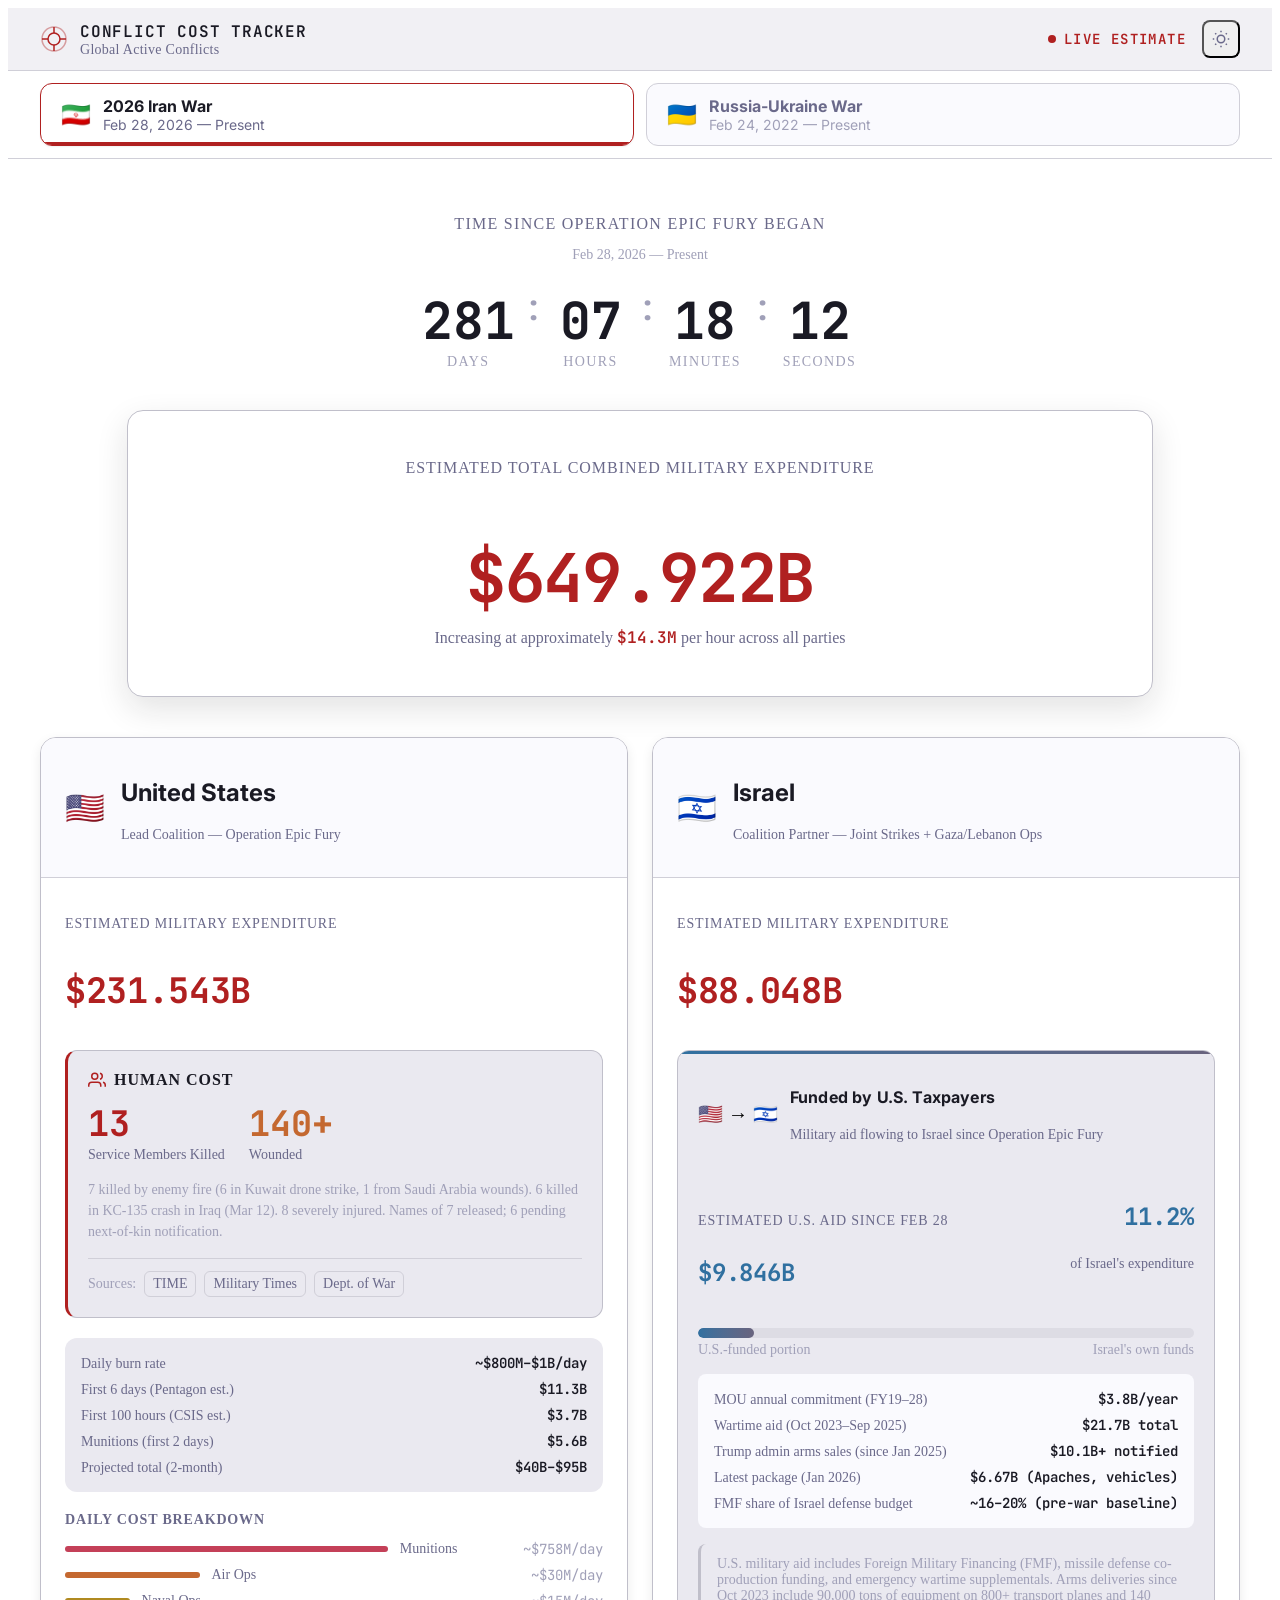
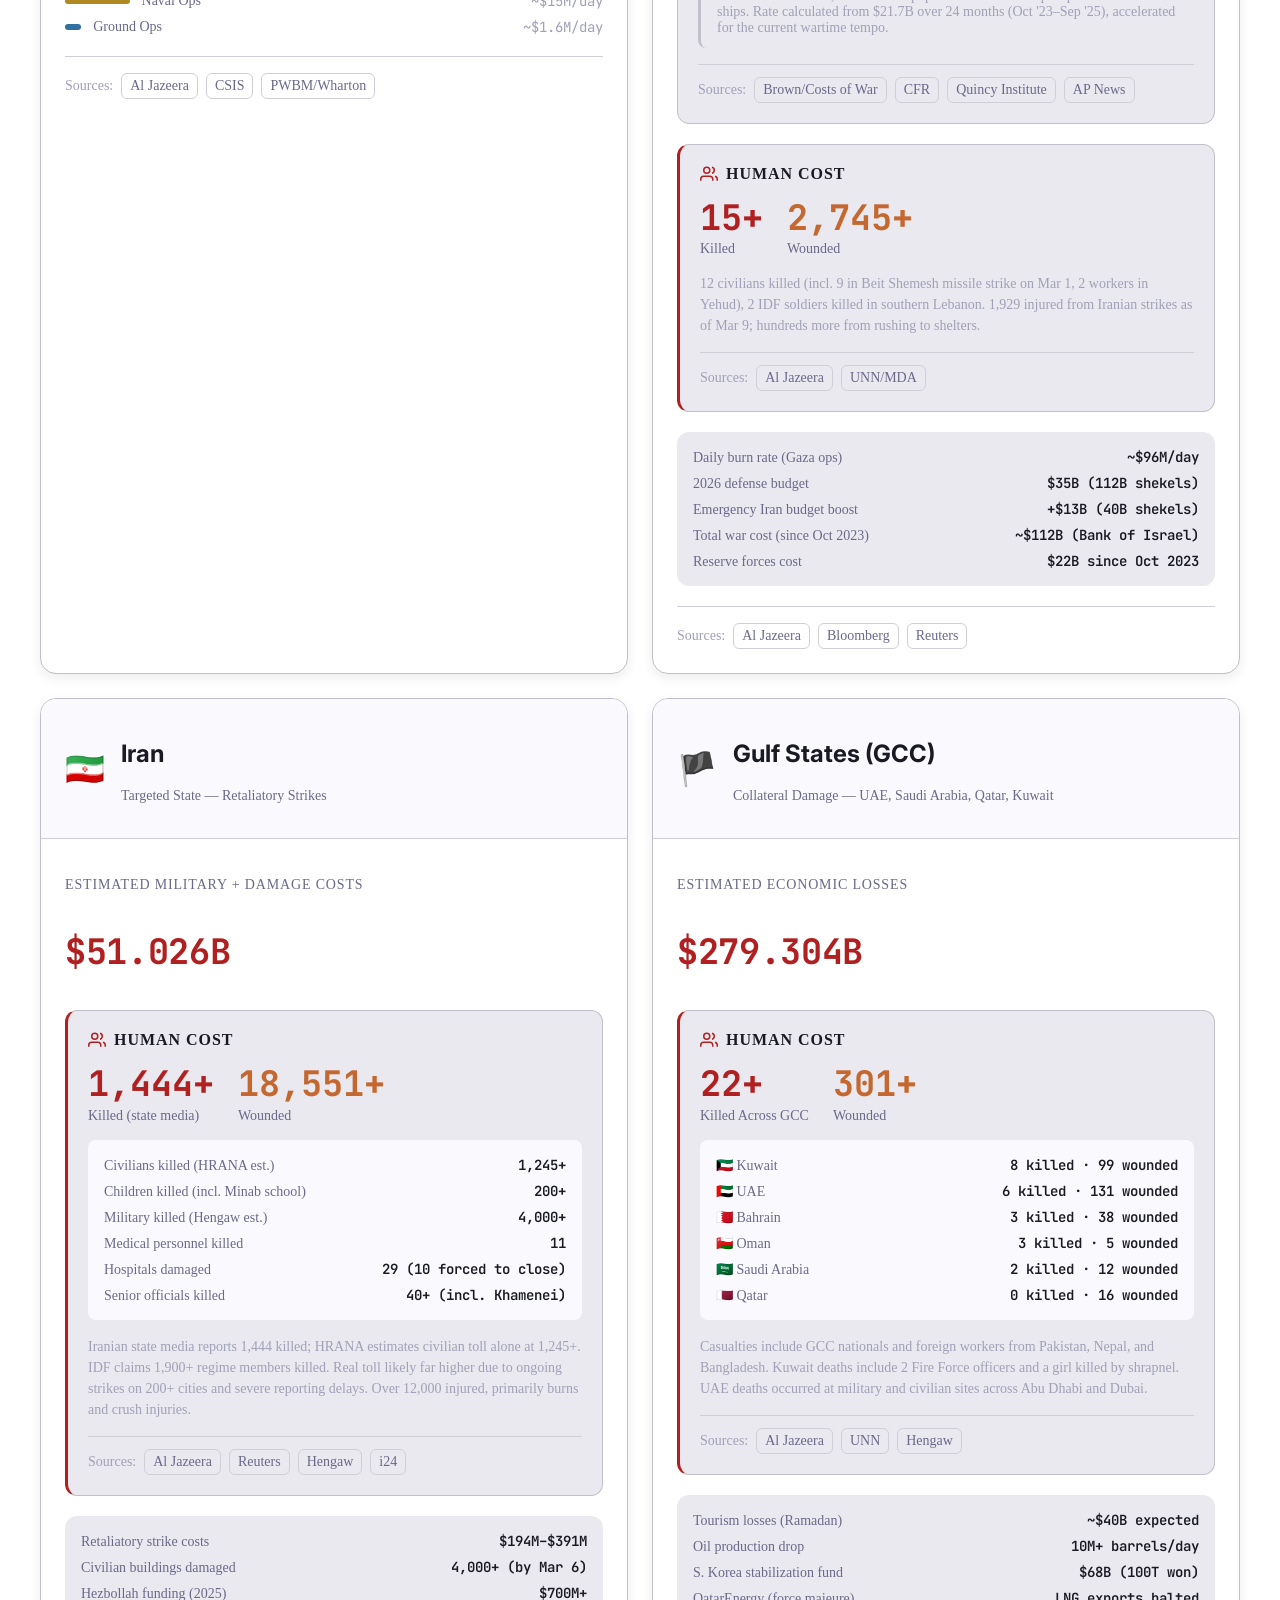
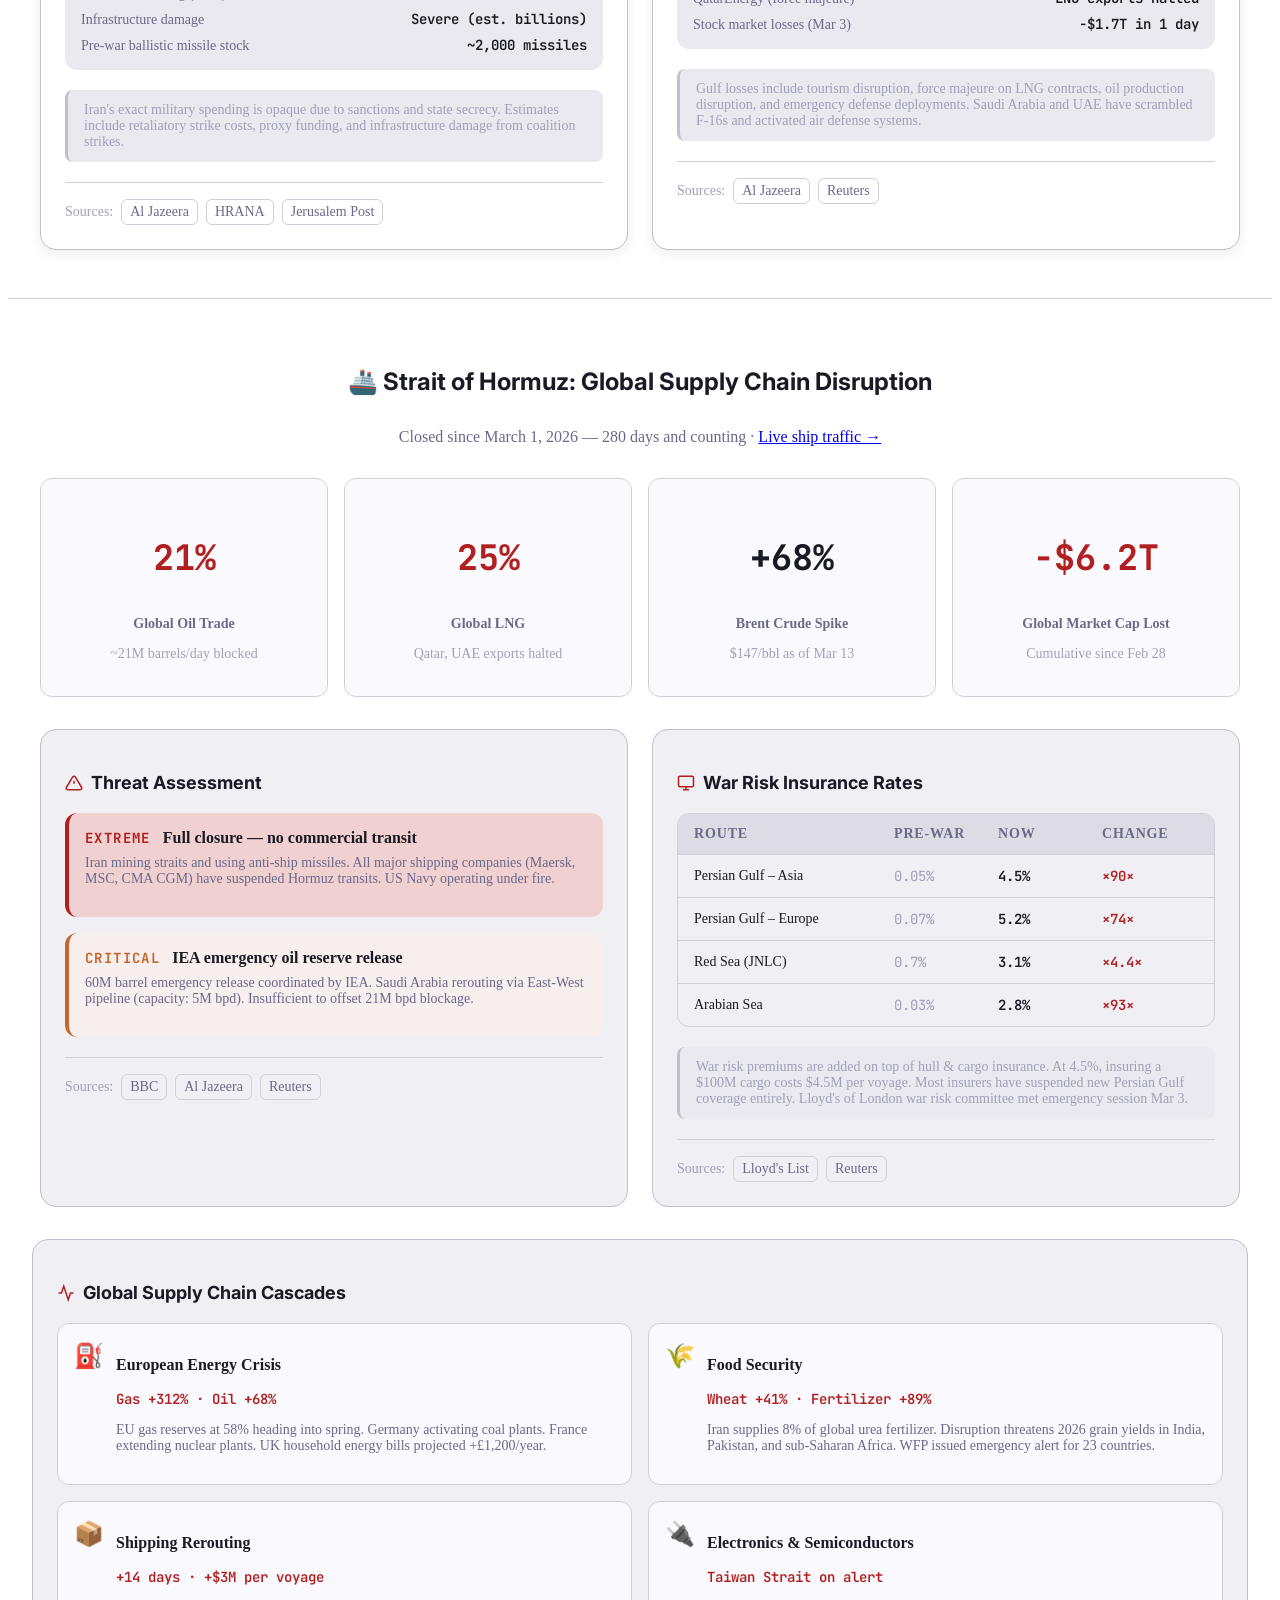
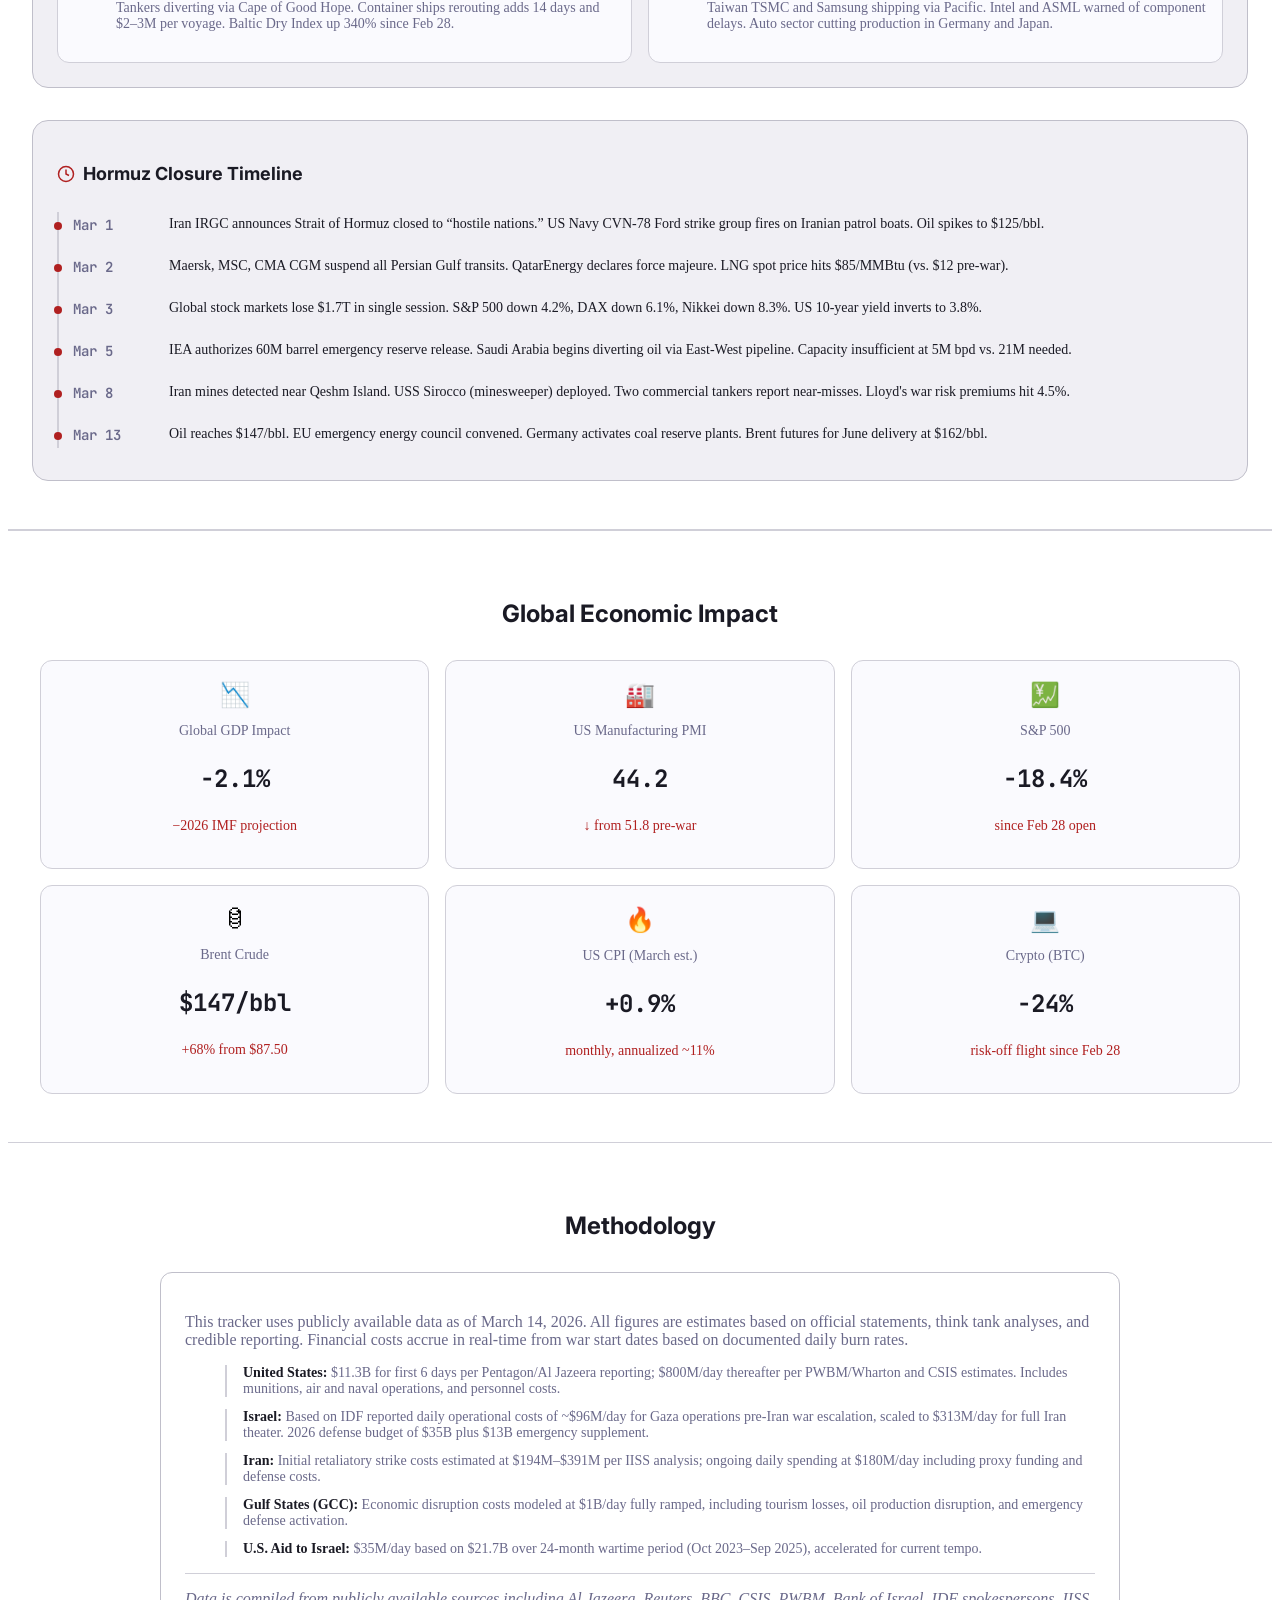
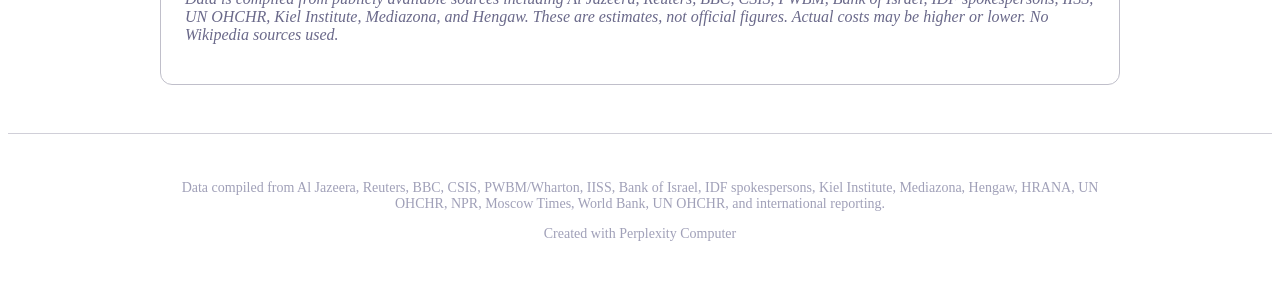
==== commit 1f6a04a8: "fix: Vercel rewrites for /hormuz-ships to fix 404 Made-with: Cursor" ====
--- a/index.html
+++ b/index.html
@@ -551,7 +551,7 @@
       <section class="hormuz-section">
         <div class="hormuz-header">
           <h2 class="section-title">🚢 Strait of Hormuz: Global Supply Chain Disruption</h2>
-          <p class="section-subtitle">Closed since March 1, 2026 — <span id="hormuzDaysClosed">13</span> days and counting</p>
+          <p class="section-subtitle">Closed since March 1, 2026 — <span id="hormuzDaysClosed">13</span> days and counting · <a href="hormuz-ships.html">Live ship traffic →</a></p>
         </div>
 
         <!-- KPI Row -->
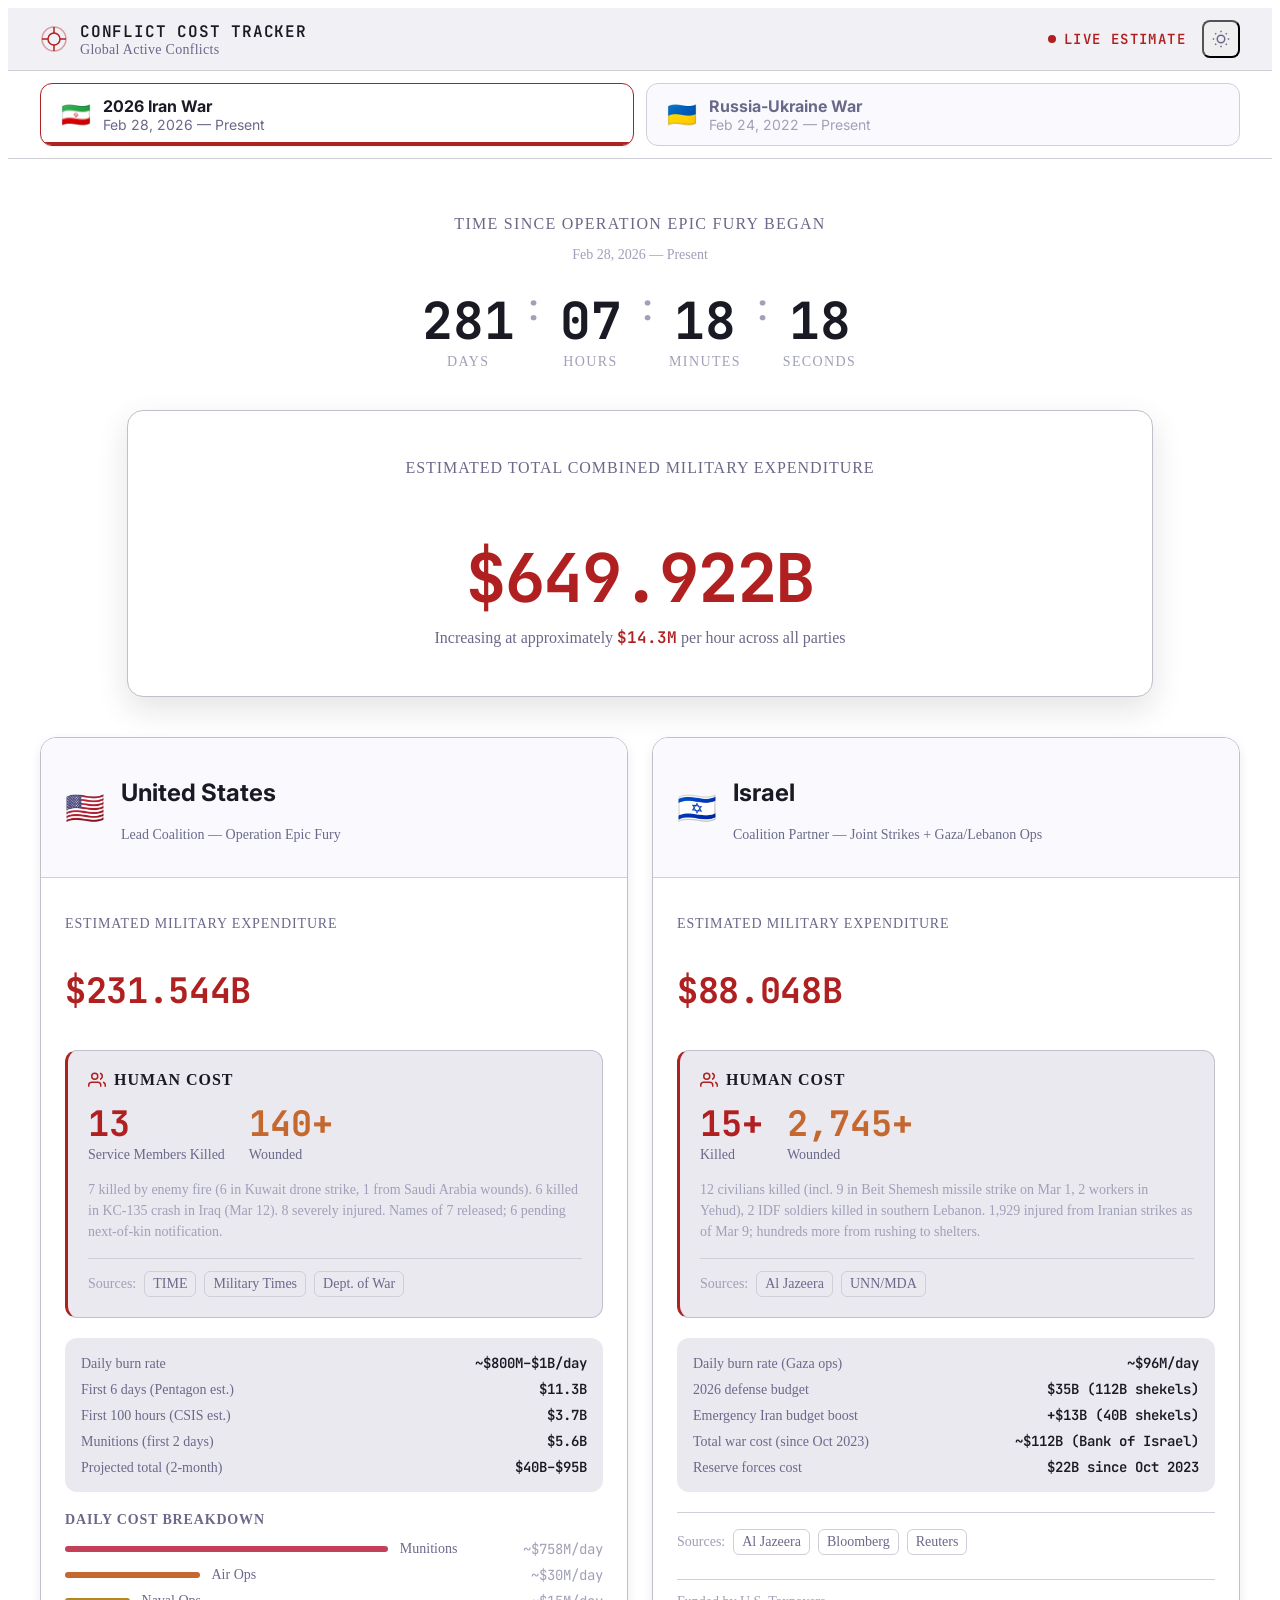
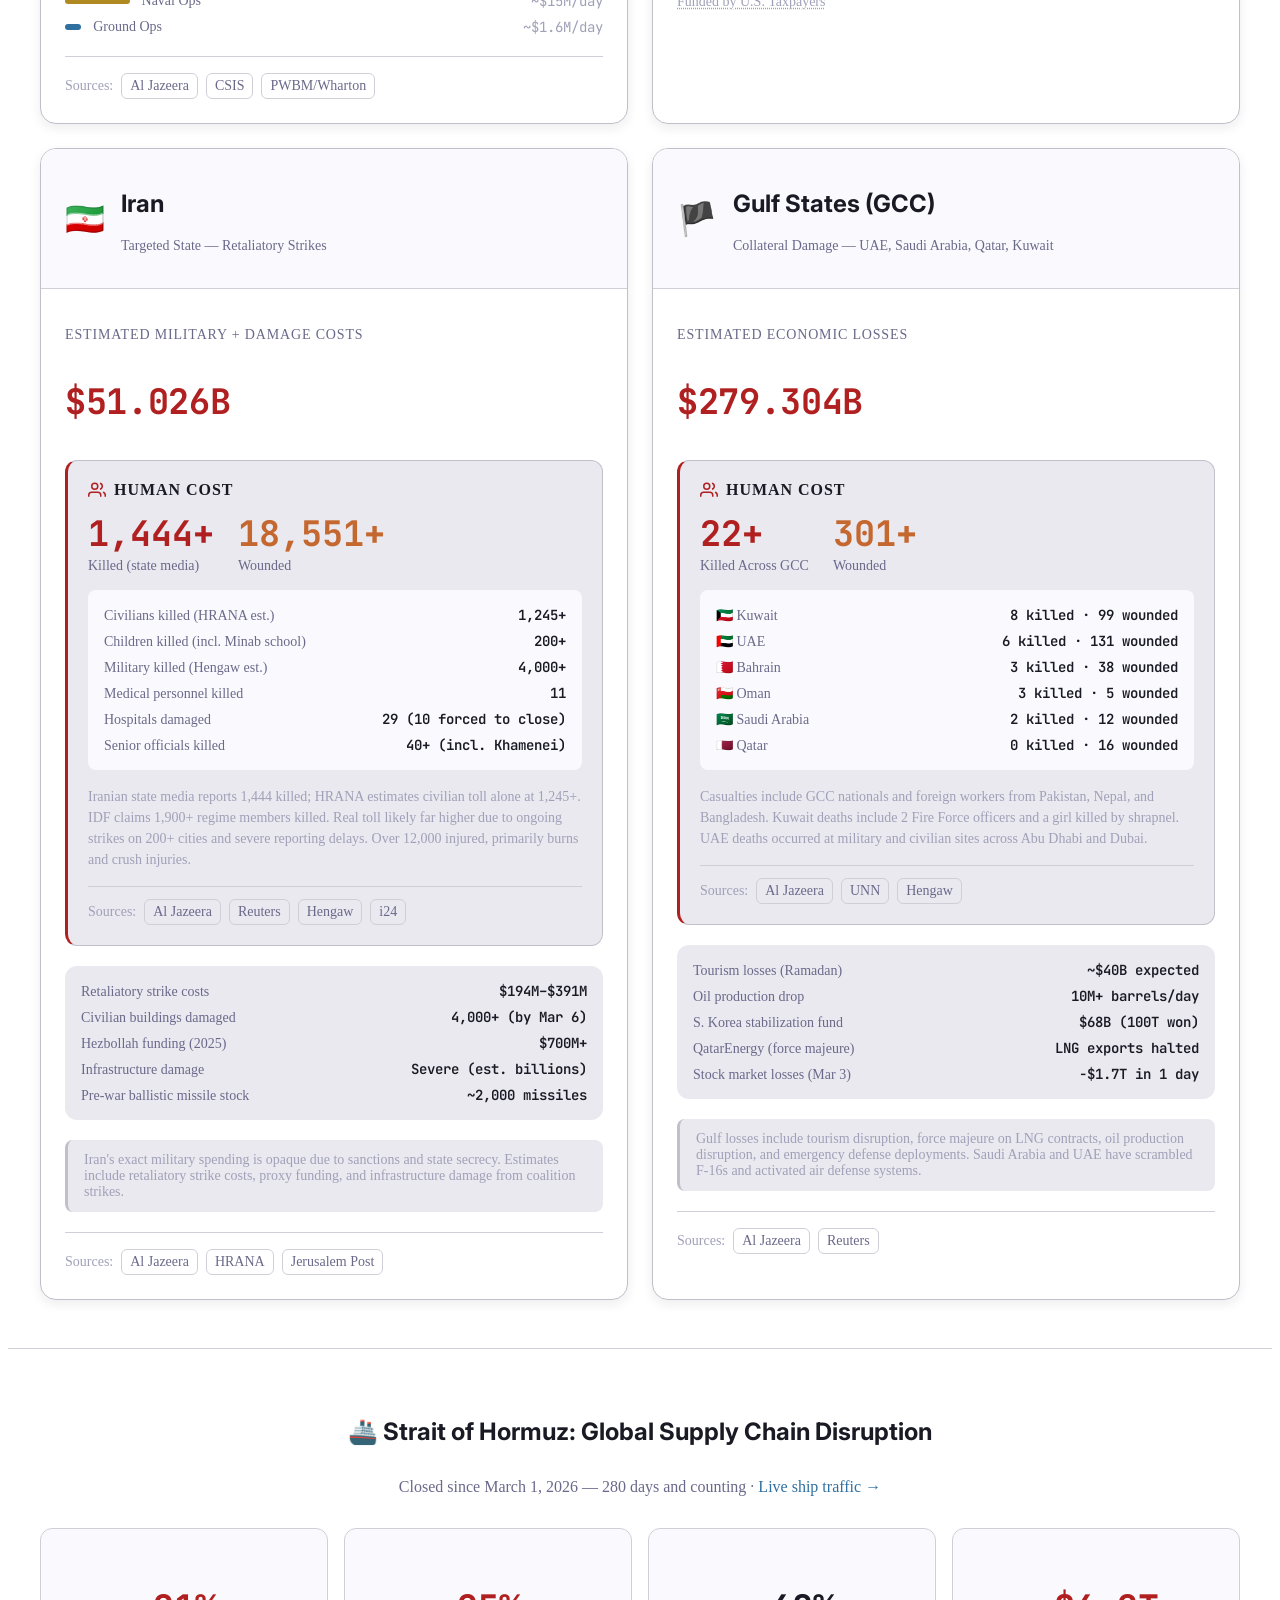
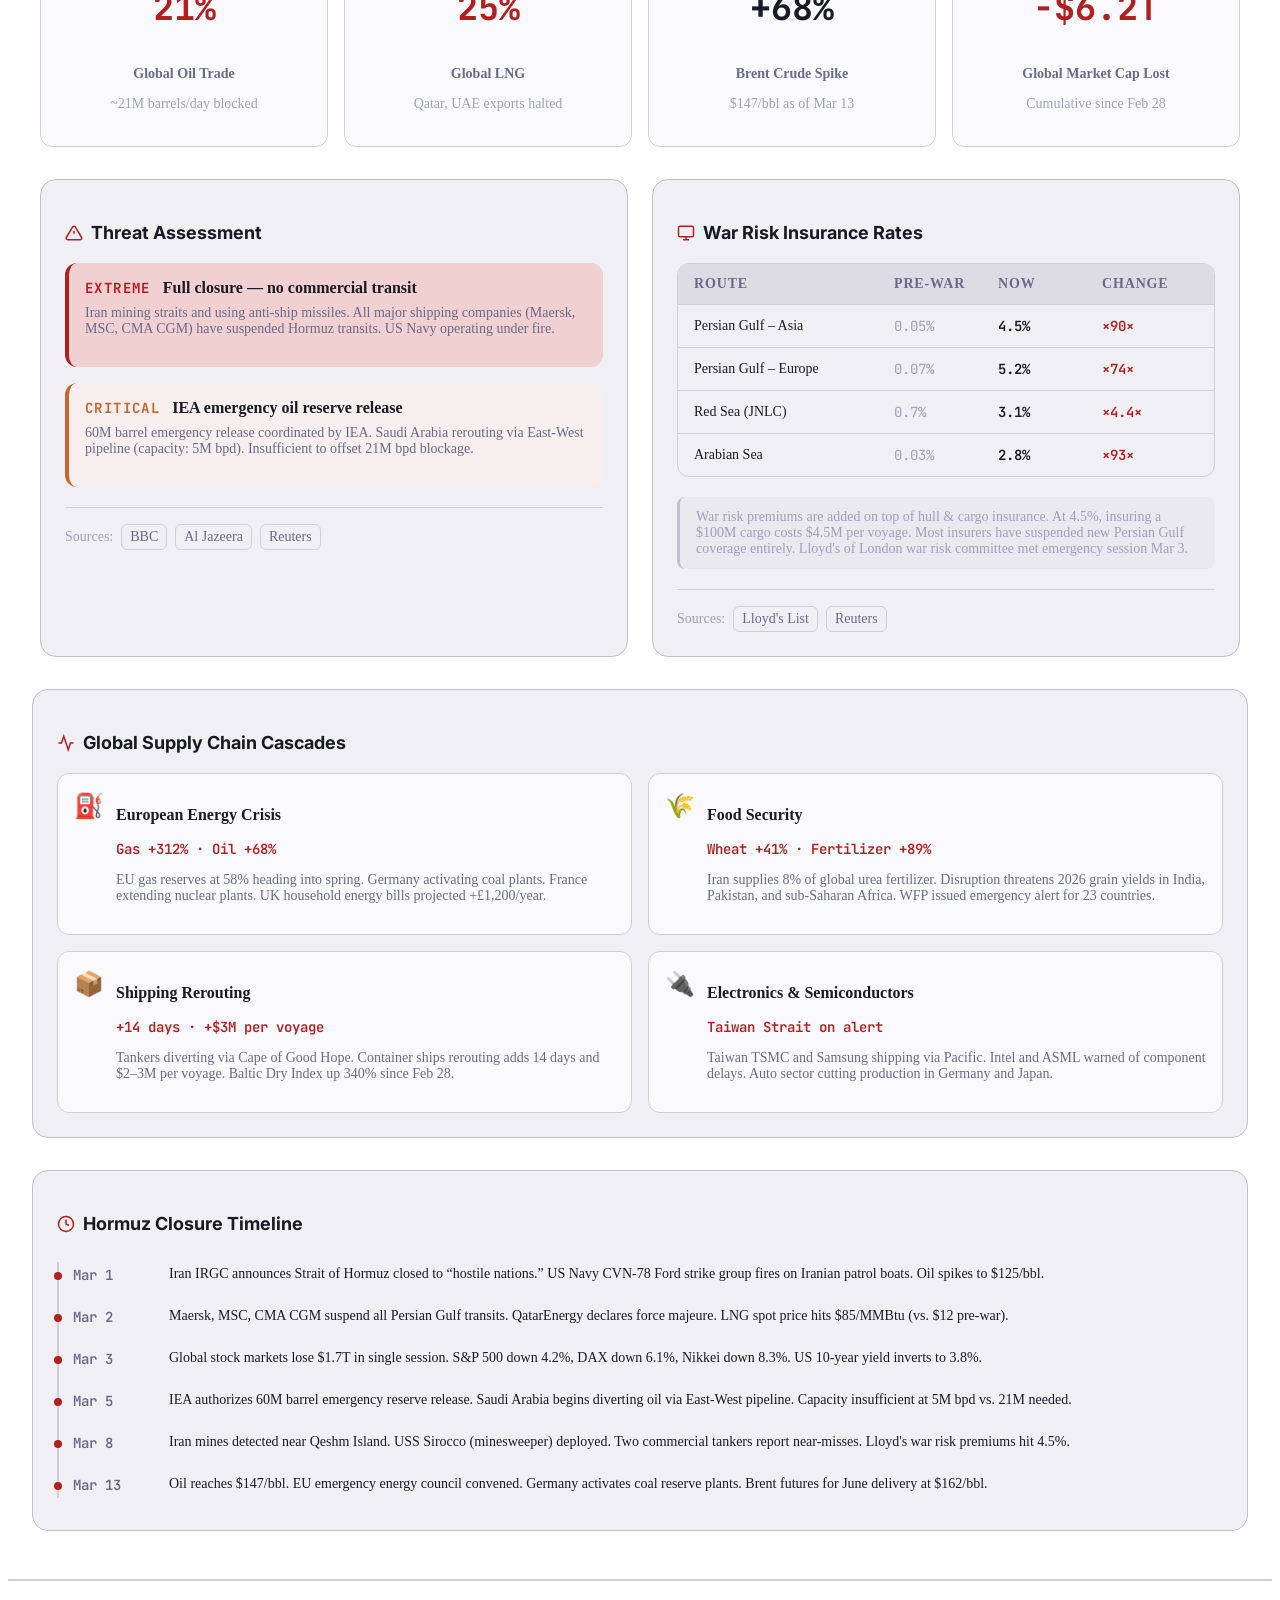
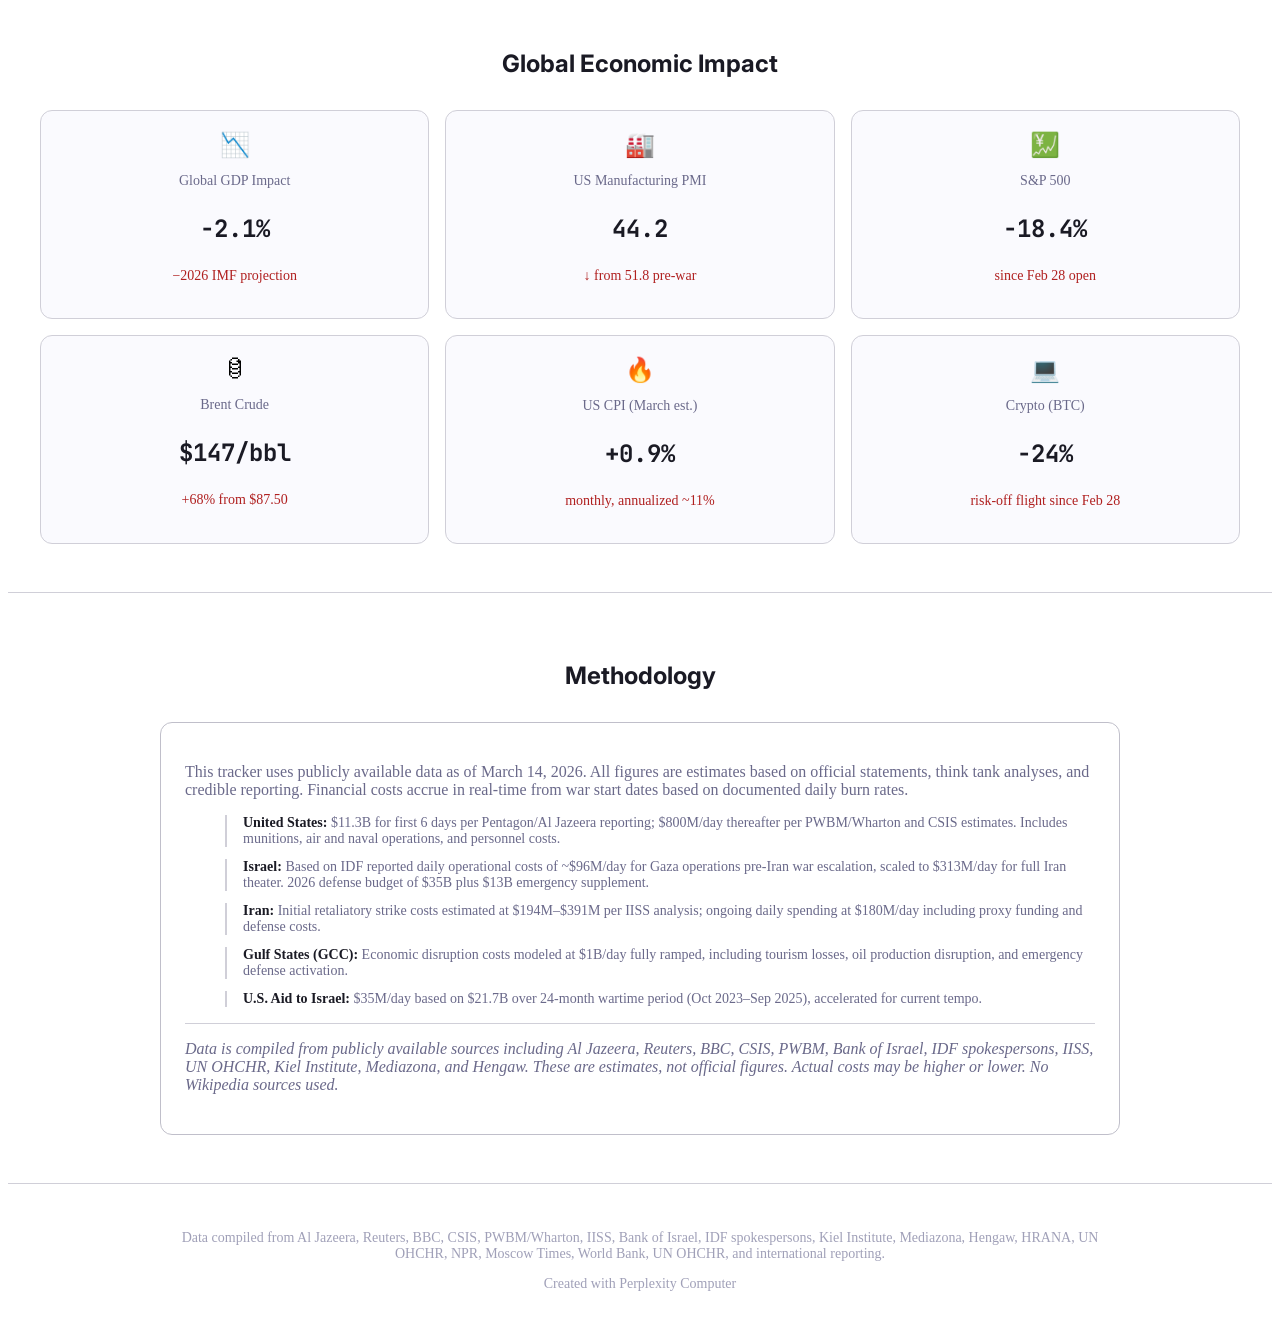
==== commit fe7ad70d: "Move U.S. aid to Israel to footnote popover + dedicated page; add /us-aid-israel rewrite Made-with: " ====
--- a/index.html
+++ b/index.html
@@ -232,65 +232,6 @@
                 <p class="cost-label">Estimated Military Expenditure</p>
                 <p class="cost-value" id="israelCost">$0</p>
               </div>
-              <!-- U.S. Aid Funding Tracker -->
-              <div class="aid-tracker">
-                <div class="aid-tracker-header">
-                  <div class="aid-flag">🇺🇸 → 🇮🇱</div>
-                  <div class="aid-title-area">
-                    <p class="aid-tracker-title">Funded by U.S. Taxpayers</p>
-                    <p class="aid-tracker-subtitle">Military aid flowing to Israel since Operation Epic Fury</p>
-                  </div>
-                </div>
-                <div class="aid-amounts">
-                  <div class="aid-primary">
-                    <p class="aid-label">Estimated U.S. Aid Since Feb 28</p>
-                    <p class="aid-value" id="usAidToIsrael">$0</p>
-                  </div>
-                  <div class="aid-percentage">
-                    <p class="aid-pct-value" id="usAidPct">0%</p>
-                    <p class="aid-pct-label">of Israel's expenditure</p>
-                  </div>
-                </div>
-                <div class="aid-bar-container">
-                  <div class="aid-bar-track">
-                    <div class="aid-bar-fill" id="usAidBar" style="width: 0%"></div>
-                  </div>
-                  <div class="aid-bar-labels">
-                    <span>U.S.-funded portion</span>
-                    <span>Israel's own funds</span>
-                  </div>
-                </div>
-                <div class="aid-context">
-                  <div class="meta-row">
-                    <span class="meta-label">MOU annual commitment (FY19–28)</span>
-                    <span class="meta-value">$3.8B/year</span>
-                  </div>
-                  <div class="meta-row">
-                    <span class="meta-label">Wartime aid (Oct 2023–Sep 2025)</span>
-                    <span class="meta-value">$21.7B total</span>
-                  </div>
-                  <div class="meta-row">
-                    <span class="meta-label">Trump admin arms sales (since Jan 2025)</span>
-                    <span class="meta-value">$10.1B+ notified</span>
-                  </div>
-                  <div class="meta-row">
-                    <span class="meta-label">Latest package (Jan 2026)</span>
-                    <span class="meta-value">$6.67B (Apaches, vehicles)</span>
-                  </div>
-                  <div class="meta-row">
-                    <span class="meta-label">FMF share of Israel defense budget</span>
-                    <span class="meta-value">~16–20% (pre-war baseline)</span>
-                  </div>
-                </div>
-                <p class="card-note">U.S. military aid includes Foreign Military Financing (FMF), missile defense co-production funding, and emergency wartime supplementals. Arms deliveries since Oct 2023 include 90,000 tons of equipment on 800+ transport planes and 140 ships. Rate calculated from $21.7B over 24 months (Oct '23–Sep '25), accelerated for the current wartime tempo.</p>
-                <div class="source-links">
-                  <span class="source-tag">Sources:</span>
-                  <a href="https://costsofwar.watson.brown.edu/paper/AidToIsrael" target="_blank" rel="noopener noreferrer">Brown/Costs of War</a>
-                  <a href="https://www.cfr.org/articles/us-aid-israel-four-charts" target="_blank" rel="noopener noreferrer">CFR</a>
-                  <a href="https://quincyinst.org/research/u-s-military-aid-and-arms-transfers-to-israel-october-2023-september-2025/" target="_blank" rel="noopener noreferrer">Quincy Institute</a>
-                  <a href="https://apnews.com/article/israel-arms-sale-trump-iran-tensions-e73d1fe40974abca838a1a08590934d3" target="_blank" rel="noopener noreferrer">AP News</a>
-                </div>
-              </div>
 
               <div class="death-toll">
                 <div class="death-toll-header">
@@ -344,6 +285,55 @@
                 <a href="https://www.aljazeera.com/news/2026/2/19/the-cost-of-genocide-israels-war-on-gaza-by-the-numbers" target="_blank" rel="noopener noreferrer">Al Jazeera</a>
                 <a href="https://www.bloomberg.com/news/articles/2026-03-10/netanyahu-s-cabinet-to-expand-budget-by-13-billion-to-fund-war" target="_blank" rel="noopener noreferrer">Bloomberg</a>
                 <a href="https://www.reuters.com/world/middle-east/israel-sets-2026-defence-budget-34-billion-despite-ceasefire-gaza-2025-12-05/" target="_blank" rel="noopener noreferrer">Reuters</a>
+              </div>
+
+              <div class="aid-footnote-wrap">
+                <span class="aid-footnote-trigger" id="aidFootnoteTrigger" tabindex="0" role="button" aria-describedby="aidPopover" aria-expanded="false">Funded by U.S. Taxpayers</span>
+                <div class="aid-popover" id="aidPopover" role="tooltip">
+                  <div class="aid-tracker aid-tracker--popover">
+                    <div class="aid-tracker-header">
+                      <div class="aid-flag">🇺🇸 → 🇮🇱</div>
+                      <div class="aid-title-area">
+                        <p class="aid-tracker-title">U.S. Military Aid to Israel</p>
+                        <p class="aid-tracker-subtitle">Since Operation Epic Fury (Feb 28, 2026)</p>
+                      </div>
+                    </div>
+                    <div class="aid-amounts">
+                      <div class="aid-primary">
+                        <p class="aid-label">Estimated U.S. aid since Feb 28</p>
+                        <p class="aid-value" id="usAidToIsrael">$0</p>
+                      </div>
+                      <div class="aid-percentage">
+                        <p class="aid-pct-value" id="usAidPct">0%</p>
+                        <p class="aid-pct-label">of Israel’s war spending</p>
+                      </div>
+                    </div>
+                    <div class="aid-bar-container">
+                      <div class="aid-bar-track">
+                        <div class="aid-bar-fill" id="usAidBar" style="width: 0%"></div>
+                      </div>
+                      <div class="aid-bar-labels">
+                        <span>U.S.-funded</span>
+                        <span>Israel-funded</span>
+                      </div>
+                    </div>
+                    <div class="aid-context">
+                      <div class="meta-row"><span class="meta-label">MOU (FY19–28)</span><span class="meta-value">$3.8B/year</span></div>
+                      <div class="meta-row"><span class="meta-label">Wartime aid (Oct 2023–Sep 2025)</span><span class="meta-value">$21.7B total</span></div>
+                      <div class="meta-row"><span class="meta-label">Trump arms sales (Jan 2025+)</span><span class="meta-value">$10.1B+ notified</span></div>
+                      <div class="meta-row"><span class="meta-label">Latest package (Jan 2026)</span><span class="meta-value">$6.67B</span></div>
+                    </div>
+                    <p class="card-note">Rate from $21.7B over 24 months (Oct ’23–Sep ’25), accelerated for current tempo. FMF, missile defense, supplementals.</p>
+                    <div class="source-links">
+                      <span class="source-tag">Sources:</span>
+                      <a href="https://costsofwar.watson.brown.edu/paper/AidToIsrael" target="_blank" rel="noopener noreferrer">Brown/Costs of War</a>
+                      <a href="https://www.cfr.org/articles/us-aid-israel-four-charts" target="_blank" rel="noopener noreferrer">CFR</a>
+                      <a href="https://quincyinst.org/research/u-s-military-aid-and-arms-transfers-to-israel-october-2023-september-2025/" target="_blank" rel="noopener noreferrer">Quincy</a>
+                      <a href="https://apnews.com/article/israel-arms-sale-trump-iran-tensions-e73d1fe40974abca838a1a08590934d3" target="_blank" rel="noopener noreferrer">AP News</a>
+                    </div>
+                    <p class="aid-popover-more"><a href="us-aid-israel.html">Full tracker →</a></p>
+                  </div>
+                </div>
               </div>
             </div>
           </div>
@@ -1197,5 +1187,20 @@
   </footer>
 
   <script src="./app.js"></script>
+  <script>
+    (function () {
+      var wrap = document.querySelector('.aid-footnote-wrap');
+      var trigger = document.getElementById('aidFootnoteTrigger');
+      var popover = document.getElementById('aidPopover');
+      if (!wrap || !trigger || !popover) return;
+      function open() { wrap.classList.add('aid-popover-open'); }
+      function close() { wrap.classList.remove('aid-popover-open'); }
+      function toggle() { wrap.classList.toggle('aid-popover-open'); }
+      trigger.addEventListener('click', function (e) { e.preventDefault(); e.stopPropagation(); toggle(); trigger.setAttribute('aria-expanded', wrap.classList.contains('aid-popover-open')); });
+      popover.addEventListener('click', function (e) { e.stopPropagation(); });
+      document.addEventListener('click', function () { close(); trigger.setAttribute('aria-expanded', 'false'); });
+      trigger.addEventListener('keydown', function (e) { if (e.key === 'Enter' || e.key === ' ') { e.preventDefault(); toggle(); trigger.setAttribute('aria-expanded', wrap.classList.contains('aid-popover-open')); } });
+    })();
+  </script>
 </body>
 </html>
--- a/style.css
+++ b/style.css
@@ -673,6 +673,15 @@
   margin-top: var(--space-2);
 }
 
+.section-subtitle a {
+  color: var(--color-blue);
+  text-decoration: none;
+}
+
+.section-subtitle a:hover {
+  text-decoration: underline;
+}
+
 /* Hormuz KPIs */
 .hormuz-kpis {
   max-width: var(--content-wide);
@@ -1464,6 +1473,96 @@
   padding-top: var(--space-3);
 }
 
+.aid-page-link {
+  margin: var(--space-4) 0;
+  font-size: var(--text-sm);
+}
+
+.aid-page-link a {
+  color: var(--color-blue);
+  text-decoration: none;
+}
+
+.aid-page-link a:hover {
+  text-decoration: underline;
+}
+
+/* Footnote + popover (Israel card) */
+.aid-footnote-wrap {
+  position: relative;
+  margin-top: var(--space-6);
+  padding-top: var(--space-3);
+  border-top: 1px solid var(--color-divider);
+}
+
+.aid-footnote-trigger {
+  font-size: var(--text-xs);
+  color: var(--color-text-faint);
+  text-decoration: underline;
+  text-decoration-style: dotted;
+  text-underline-offset: 2px;
+  cursor: help;
+}
+
+.aid-footnote-trigger:hover {
+  color: var(--color-blue);
+}
+
+.aid-popover {
+  display: none;
+  position: absolute;
+  bottom: 100%;
+  left: 0;
+  margin-bottom: var(--space-2);
+  width: min(380px, calc(100vw - var(--space-8)));
+  max-height: 70vh;
+  overflow-y: auto;
+  padding: var(--space-4);
+  background: var(--color-surface);
+  border: 1px solid var(--color-border);
+  border-radius: var(--radius-lg);
+  box-shadow: var(--shadow-lg);
+  z-index: 100;
+}
+
+.aid-footnote-wrap:hover .aid-popover,
+.aid-footnote-wrap.aid-popover-open .aid-popover,
+.aid-popover:hover {
+  display: block;
+}
+
+.aid-tracker--popover .aid-tracker-header {
+  margin-bottom: var(--space-3);
+}
+
+.aid-tracker--popover .aid-amounts {
+  margin-bottom: var(--space-3);
+}
+
+.aid-tracker--popover .aid-context {
+  padding: var(--space-3);
+  margin-bottom: var(--space-3);
+}
+
+.aid-tracker--popover .card-note {
+  font-size: var(--text-xs);
+  margin-bottom: var(--space-3);
+}
+
+.aid-popover-more {
+  margin: 0;
+  font-size: var(--text-sm);
+}
+
+.aid-popover-more a {
+  color: var(--color-blue);
+  text-decoration: none;
+}
+
+.aid-popover-more a:hover {
+  text-decoration: underline;
+}
+
 /* ===== Responsive ===== */
 @media (max-width: 900px) {
   .countries-grid {
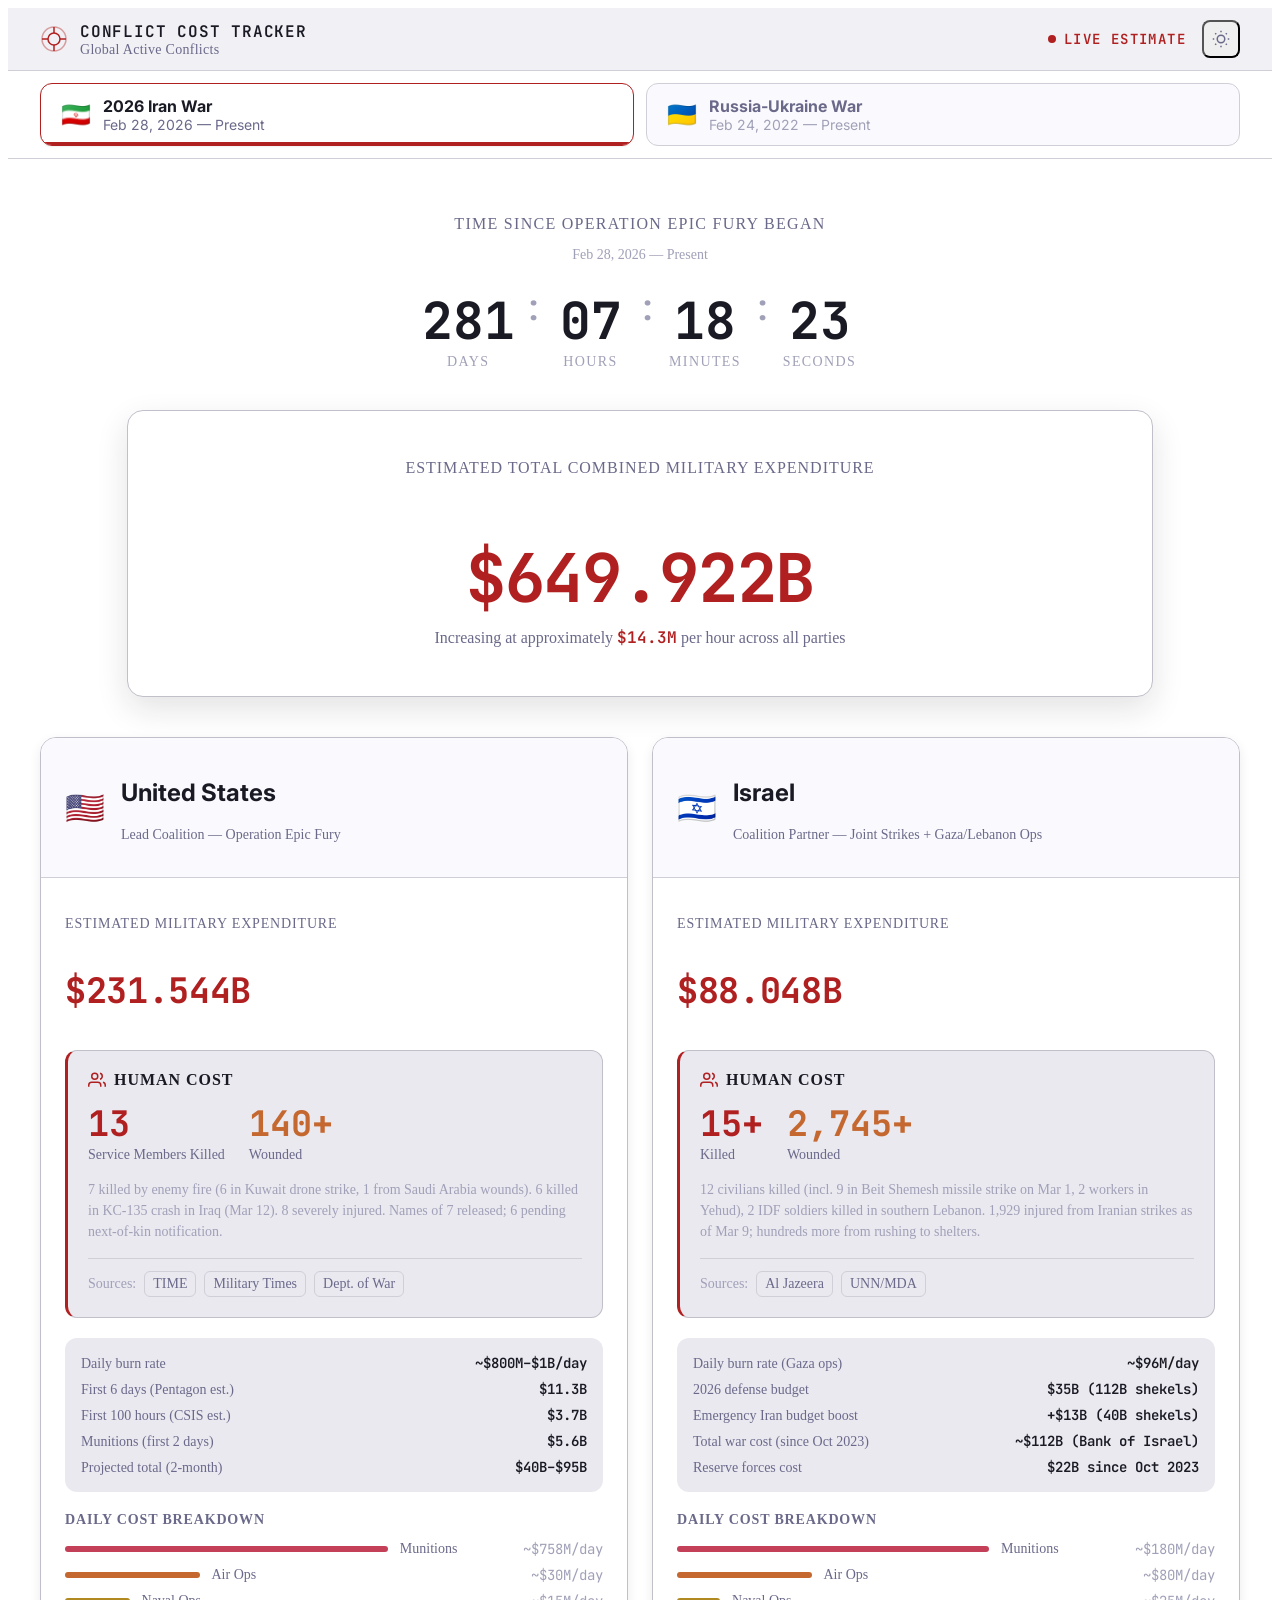
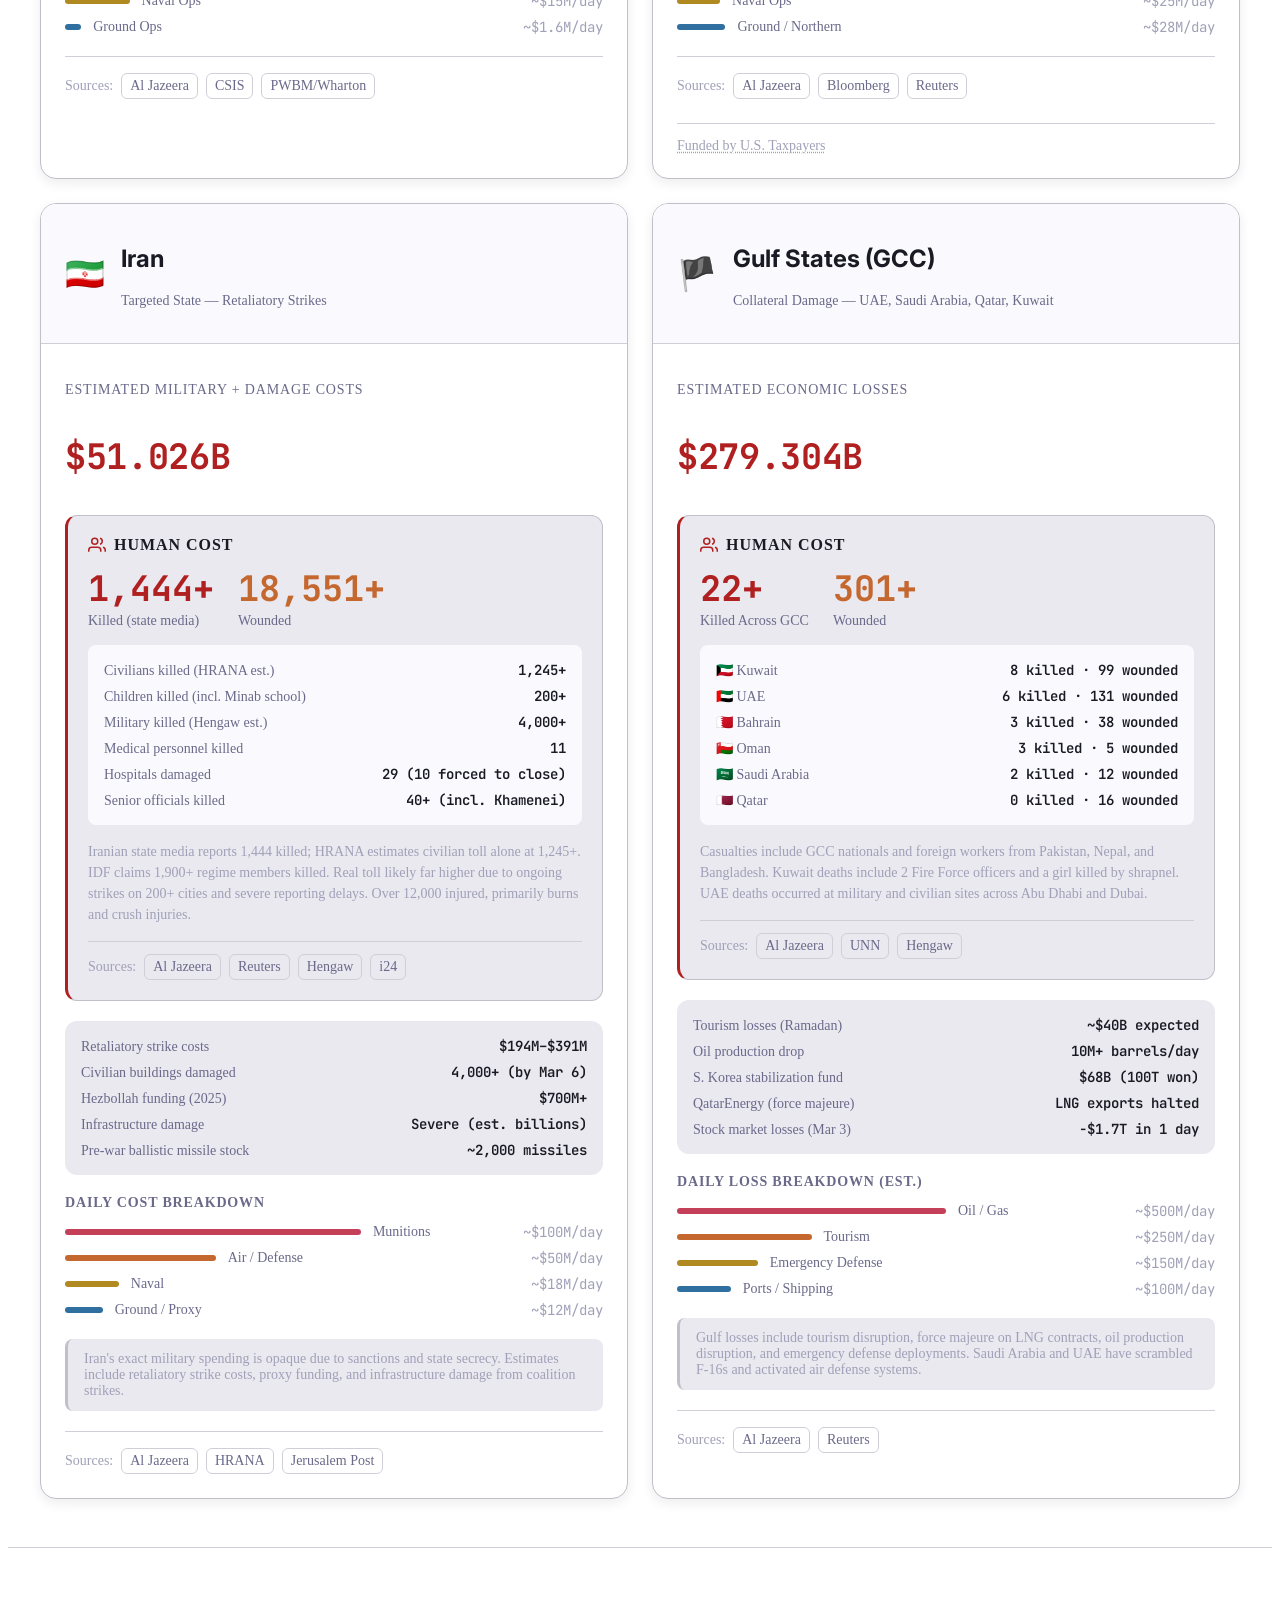
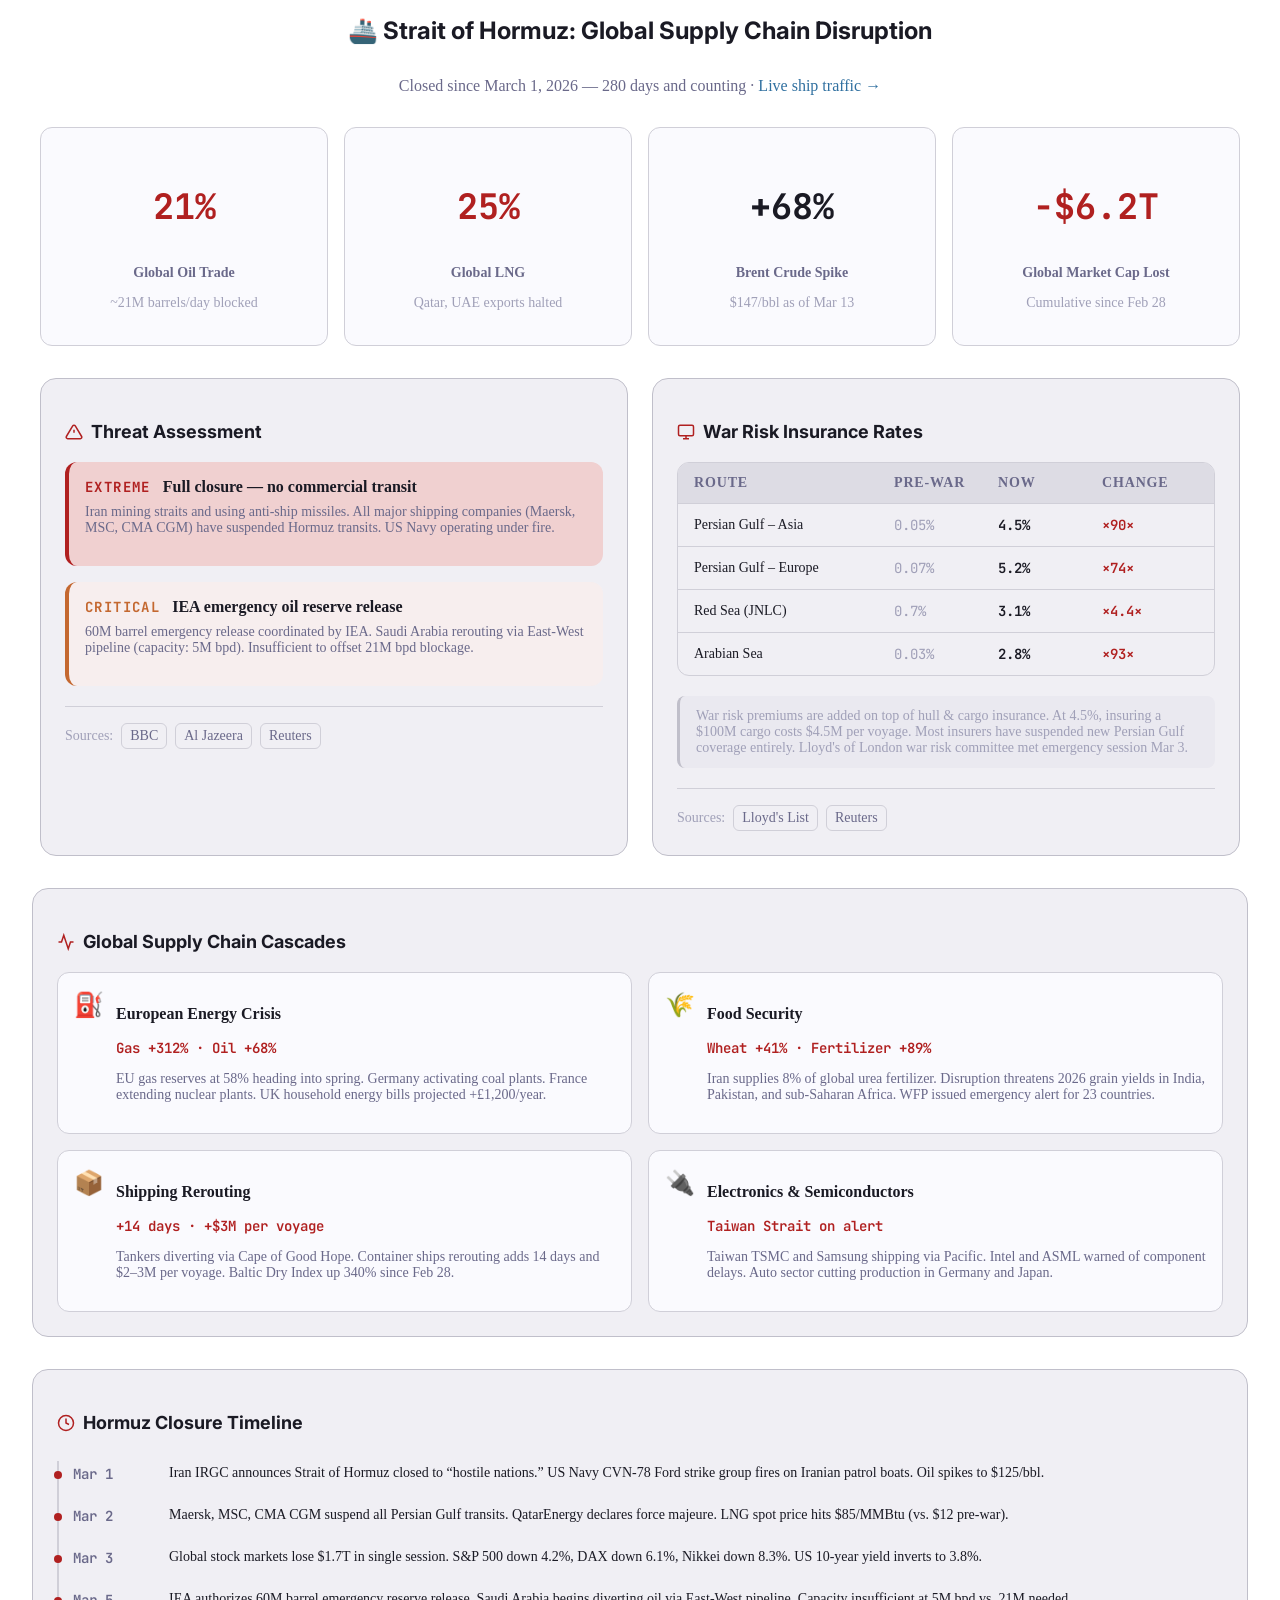
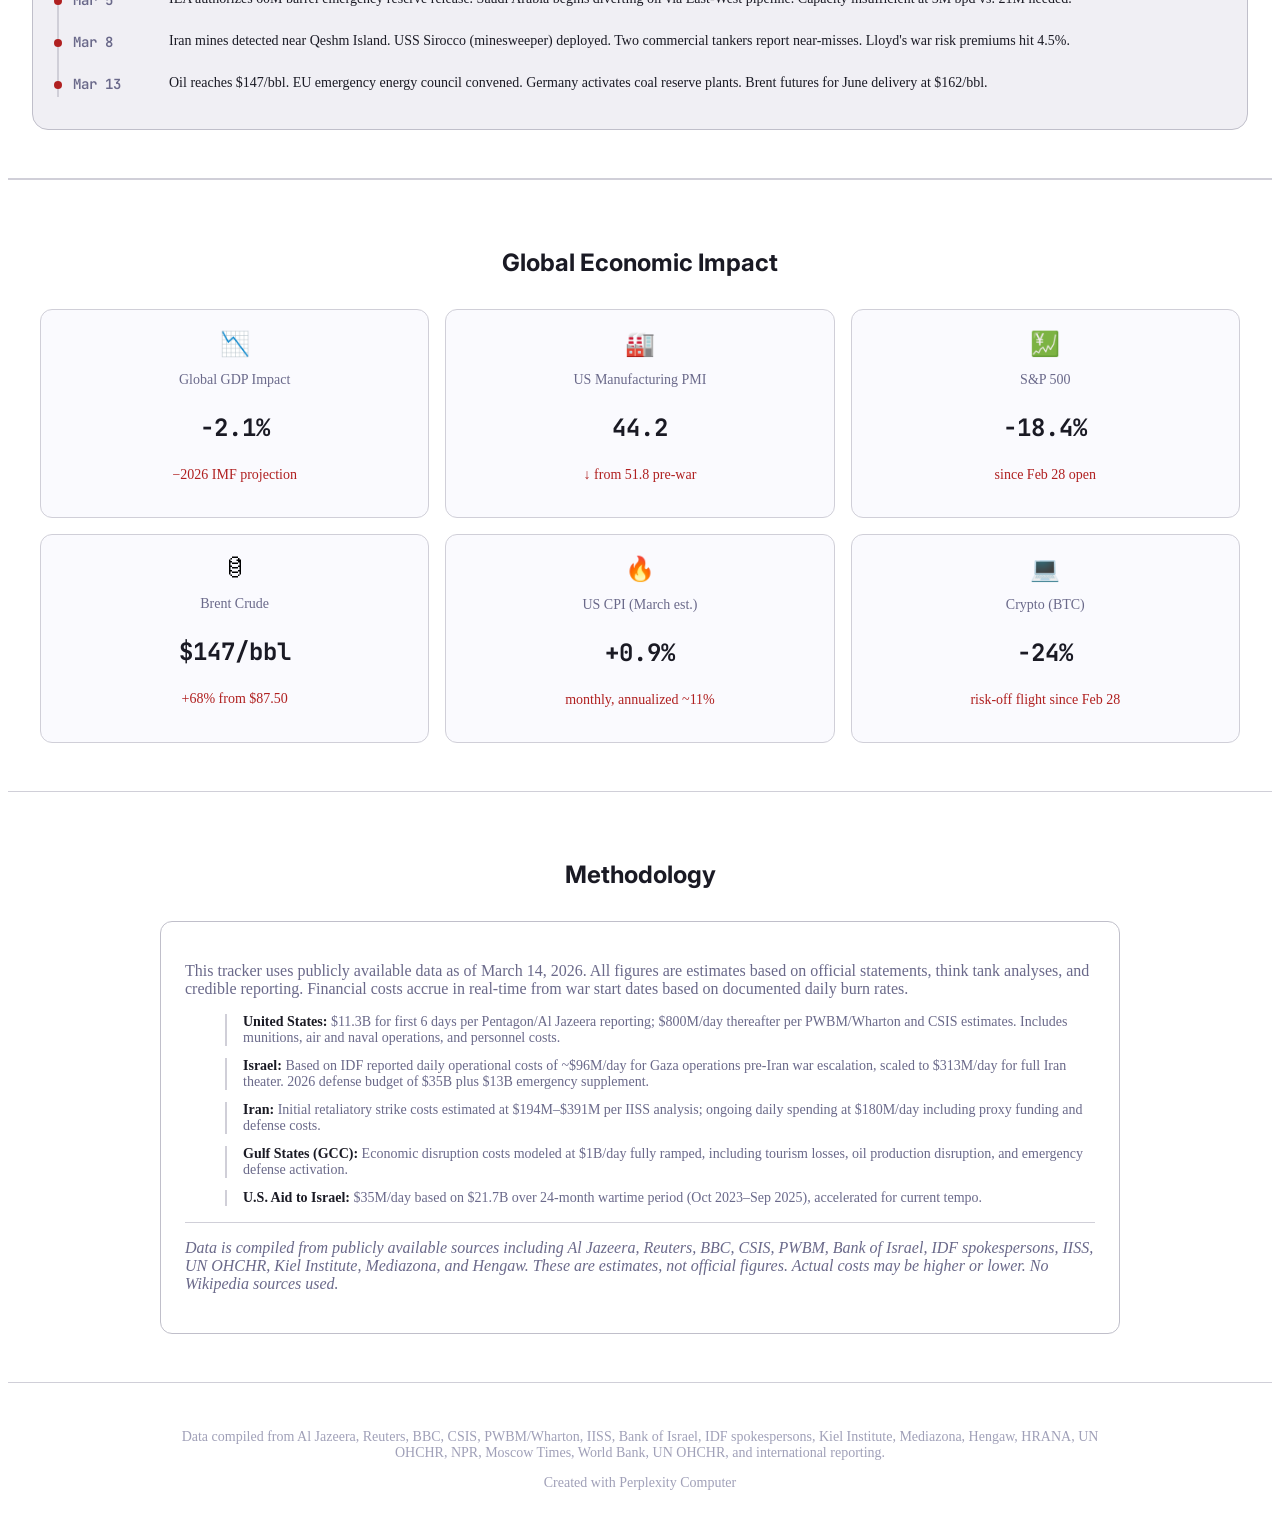
==== commit c7db4c84: "Add Daily Cost Breakdown for Israel, Iran, and Gulf States Made-with: Cursor" ====
--- a/index.html
+++ b/index.html
@@ -278,6 +278,27 @@
                 <div class="meta-row">
                   <span class="meta-label">Reserve forces cost</span>
                   <span class="meta-value">$22B since Oct 2023</span>
+                </div>
+              </div>
+              <div class="cost-breakdown">
+                <h3 class="breakdown-title">Daily Cost Breakdown</h3>
+                <div class="breakdown-bar">
+                  <div class="bar-item" style="--bar-pct: 58%; --bar-color: var(--color-notification);">
+                    <span class="bar-label">Munitions</span>
+                    <span class="bar-val">~$180M/day</span>
+                  </div>
+                  <div class="bar-item" style="--bar-pct: 25%; --bar-color: var(--color-orange);">
+                    <span class="bar-label">Air Ops</span>
+                    <span class="bar-val">~$80M/day</span>
+                  </div>
+                  <div class="bar-item" style="--bar-pct: 8%; --bar-color: var(--color-gold);">
+                    <span class="bar-label">Naval Ops</span>
+                    <span class="bar-val">~$25M/day</span>
+                  </div>
+                  <div class="bar-item" style="--bar-pct: 9%; --bar-color: var(--color-blue);">
+                    <span class="bar-label">Ground / Northern</span>
+                    <span class="bar-val">~$28M/day</span>
+                  </div>
                 </div>
               </div>
               <div class="source-links">
@@ -427,6 +448,27 @@
                   <span class="meta-value">~2,000 missiles</span>
                 </div>
               </div>
+              <div class="cost-breakdown">
+                <h3 class="breakdown-title">Daily Cost Breakdown</h3>
+                <div class="breakdown-bar">
+                  <div class="bar-item" style="--bar-pct: 55%; --bar-color: var(--color-notification);">
+                    <span class="bar-label">Munitions</span>
+                    <span class="bar-val">~$100M/day</span>
+                  </div>
+                  <div class="bar-item" style="--bar-pct: 28%; --bar-color: var(--color-orange);">
+                    <span class="bar-label">Air / Defense</span>
+                    <span class="bar-val">~$50M/day</span>
+                  </div>
+                  <div class="bar-item" style="--bar-pct: 10%; --bar-color: var(--color-gold);">
+                    <span class="bar-label">Naval</span>
+                    <span class="bar-val">~$18M/day</span>
+                  </div>
+                  <div class="bar-item" style="--bar-pct: 7%; --bar-color: var(--color-blue);">
+                    <span class="bar-label">Ground / Proxy</span>
+                    <span class="bar-val">~$12M/day</span>
+                  </div>
+                </div>
+              </div>
               <p class="card-note">Iran's exact military spending is opaque due to sanctions and state secrecy. Estimates include retaliatory strike costs, proxy funding, and infrastructure damage from coalition strikes.</p>
               <div class="source-links">
                 <span class="source-tag">Sources:</span>
@@ -523,6 +565,27 @@
                 <div class="meta-row">
                   <span class="meta-label">Stock market losses (Mar 3)</span>
                   <span class="meta-value">−$1.7T in 1 day</span>
+                </div>
+              </div>
+              <div class="cost-breakdown">
+                <h3 class="breakdown-title">Daily Loss Breakdown (est.)</h3>
+                <div class="breakdown-bar">
+                  <div class="bar-item" style="--bar-pct: 50%; --bar-color: var(--color-notification);">
+                    <span class="bar-label">Oil / Gas</span>
+                    <span class="bar-val">~$500M/day</span>
+                  </div>
+                  <div class="bar-item" style="--bar-pct: 25%; --bar-color: var(--color-orange);">
+                    <span class="bar-label">Tourism</span>
+                    <span class="bar-val">~$250M/day</span>
+                  </div>
+                  <div class="bar-item" style="--bar-pct: 15%; --bar-color: var(--color-gold);">
+                    <span class="bar-label">Emergency Defense</span>
+                    <span class="bar-val">~$150M/day</span>
+                  </div>
+                  <div class="bar-item" style="--bar-pct: 10%; --bar-color: var(--color-blue);">
+                    <span class="bar-label">Ports / Shipping</span>
+                    <span class="bar-val">~$100M/day</span>
+                  </div>
                 </div>
               </div>
               <p class="card-note">Gulf losses include tourism disruption, force majeure on LNG contracts, oil production disruption, and emergency defense deployments. Saudi Arabia and UAE have scrambled F-16s and activated air defense systems.</p>
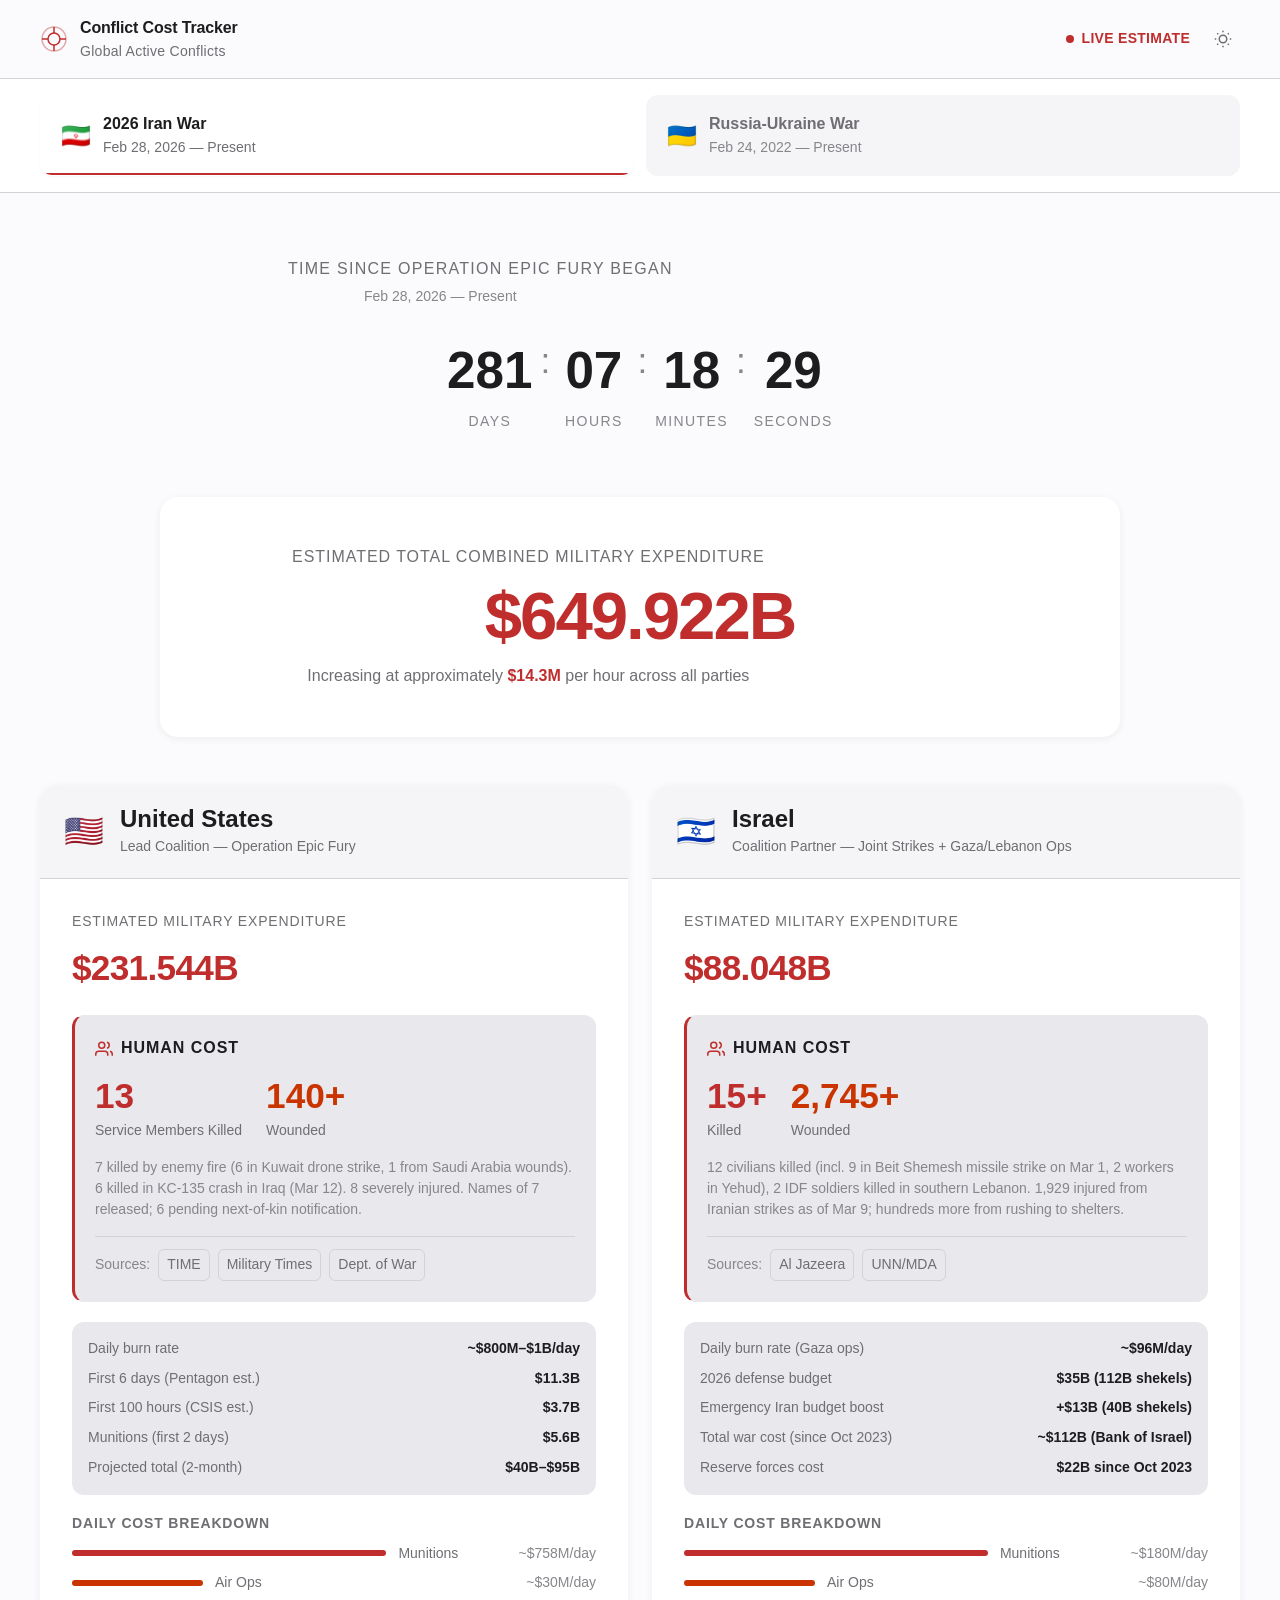
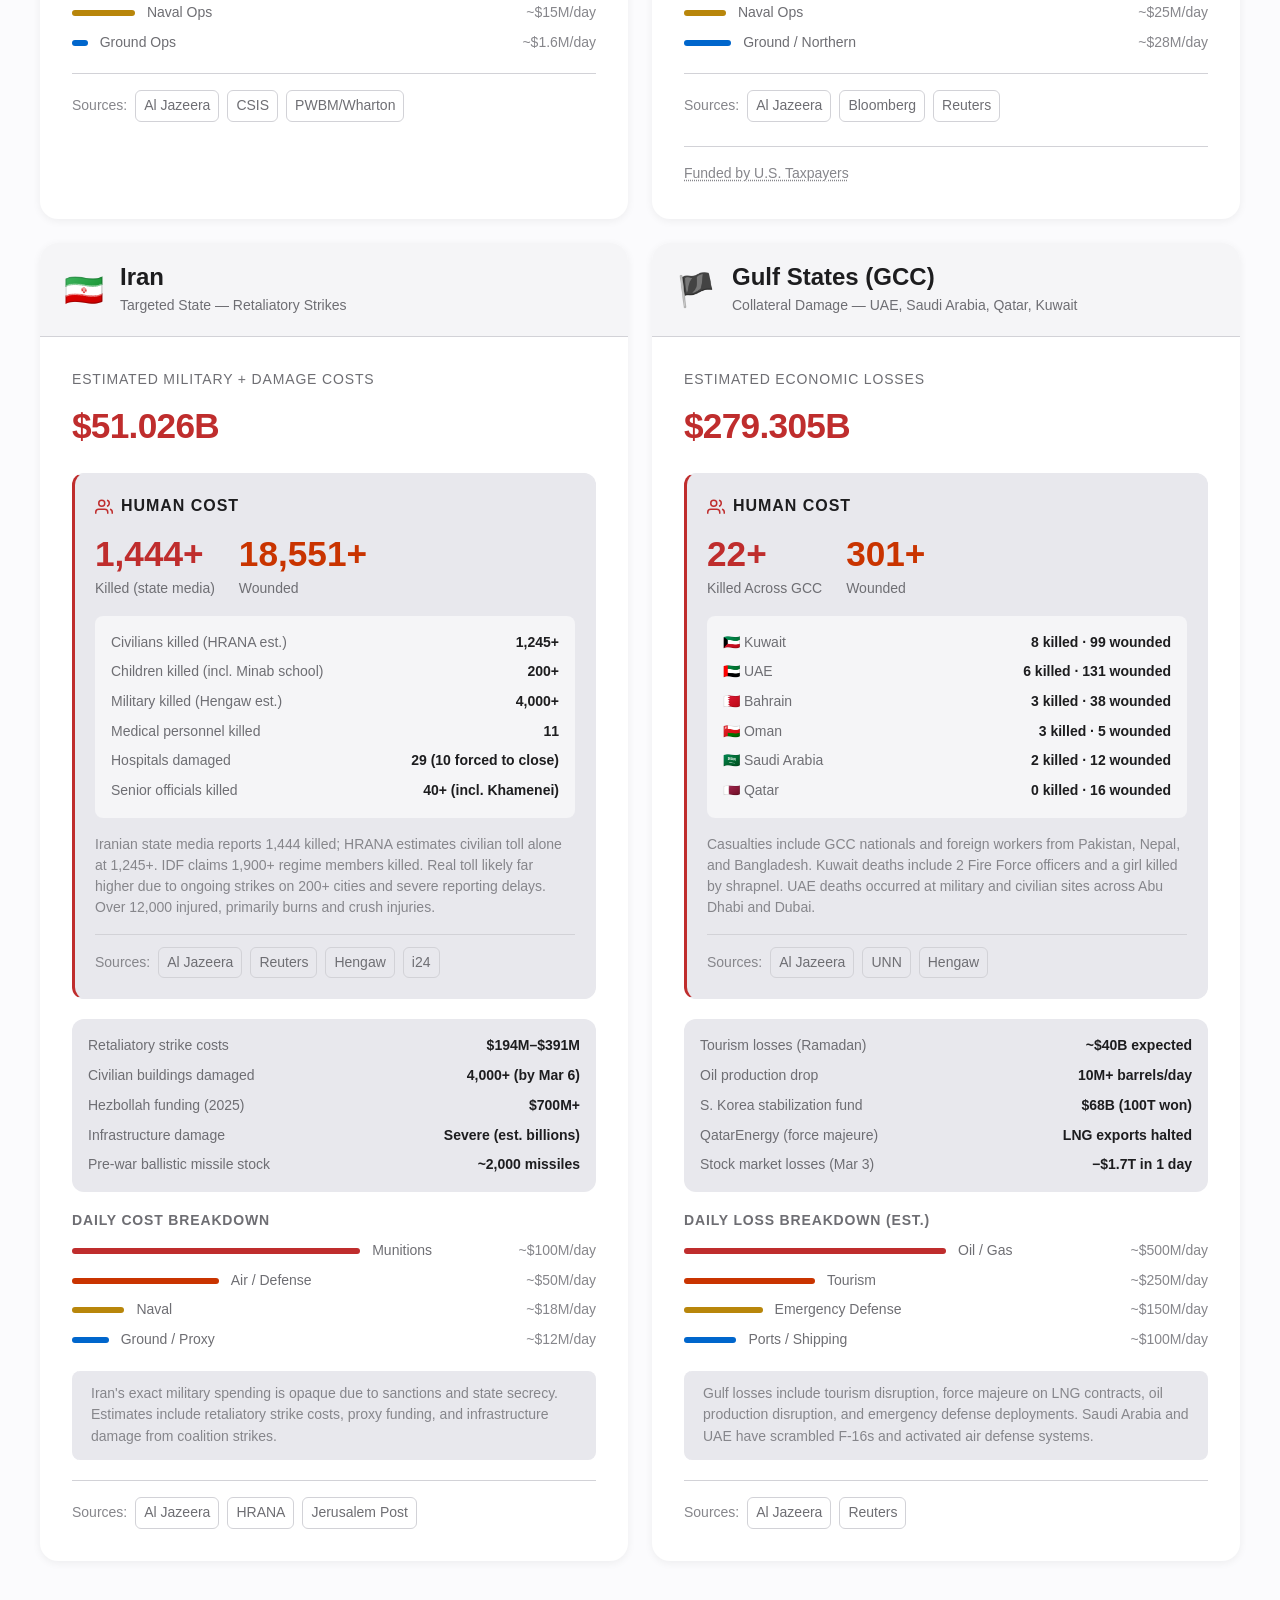
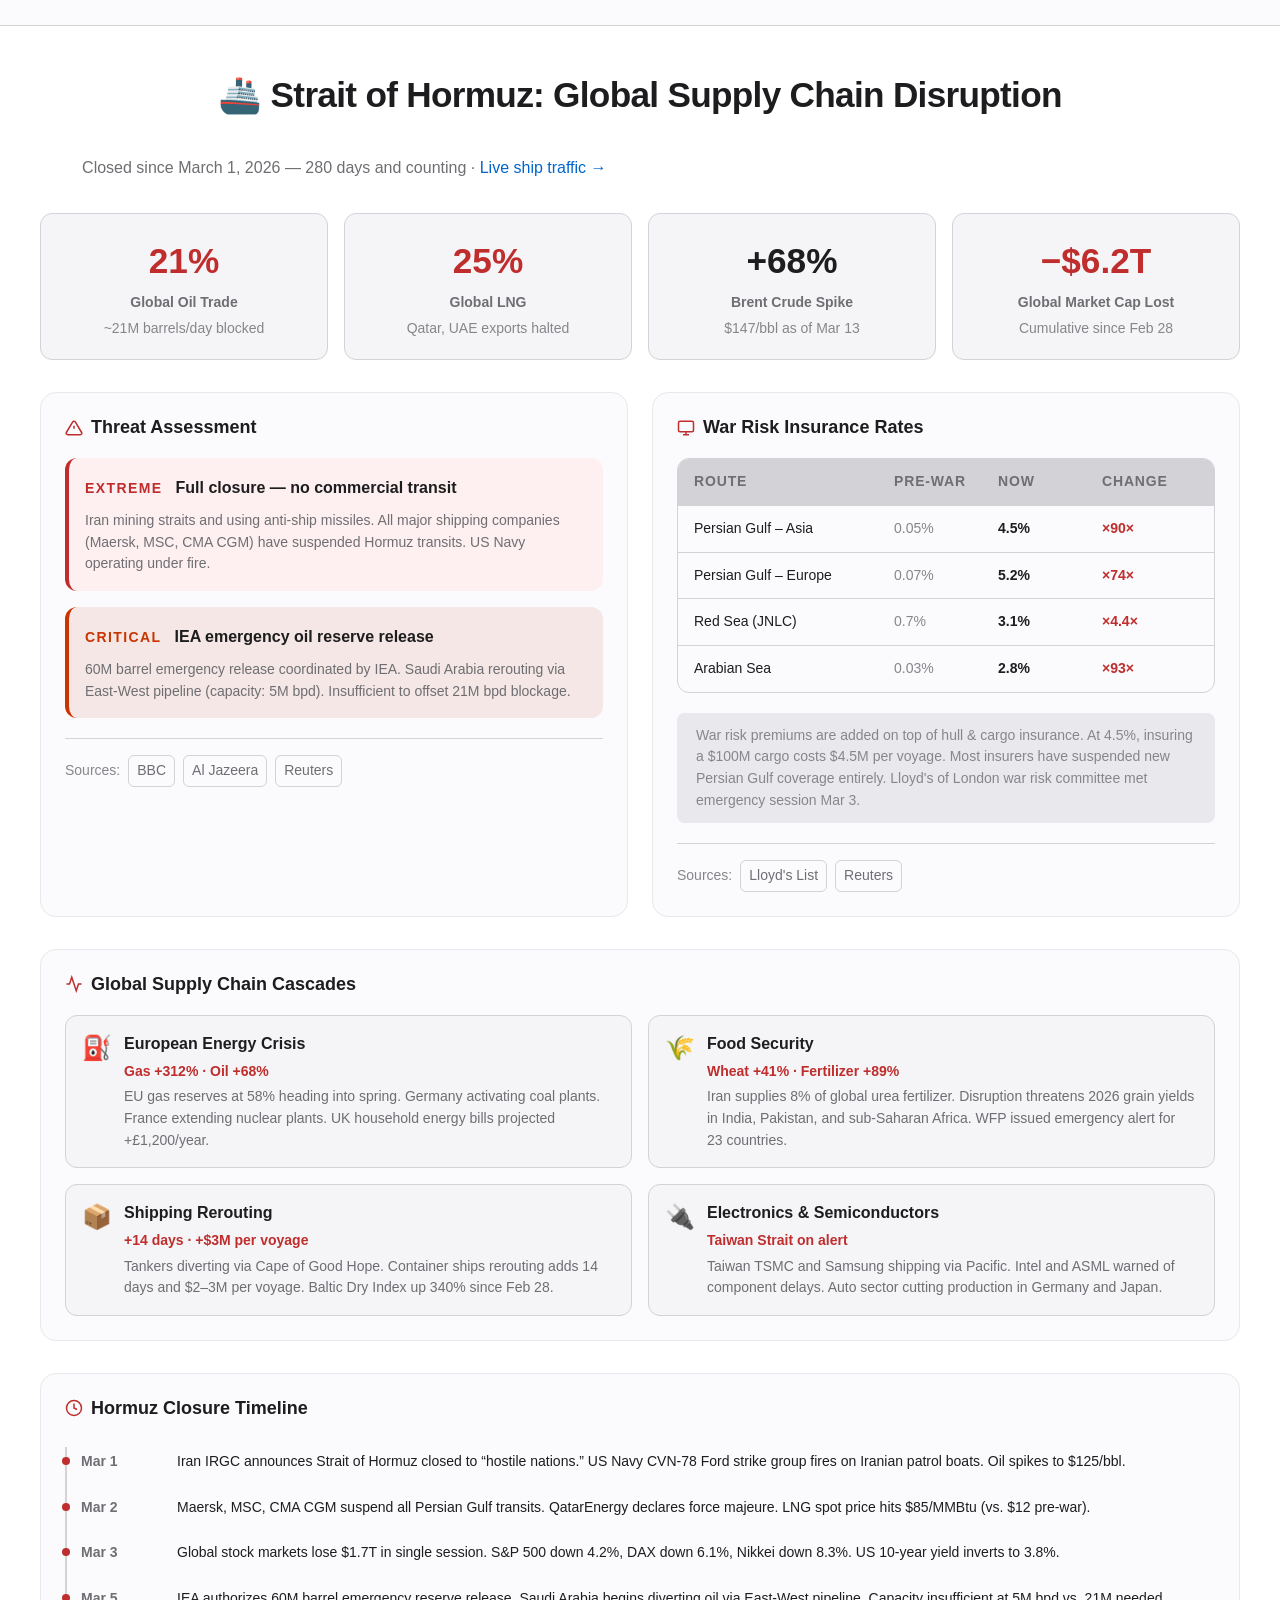
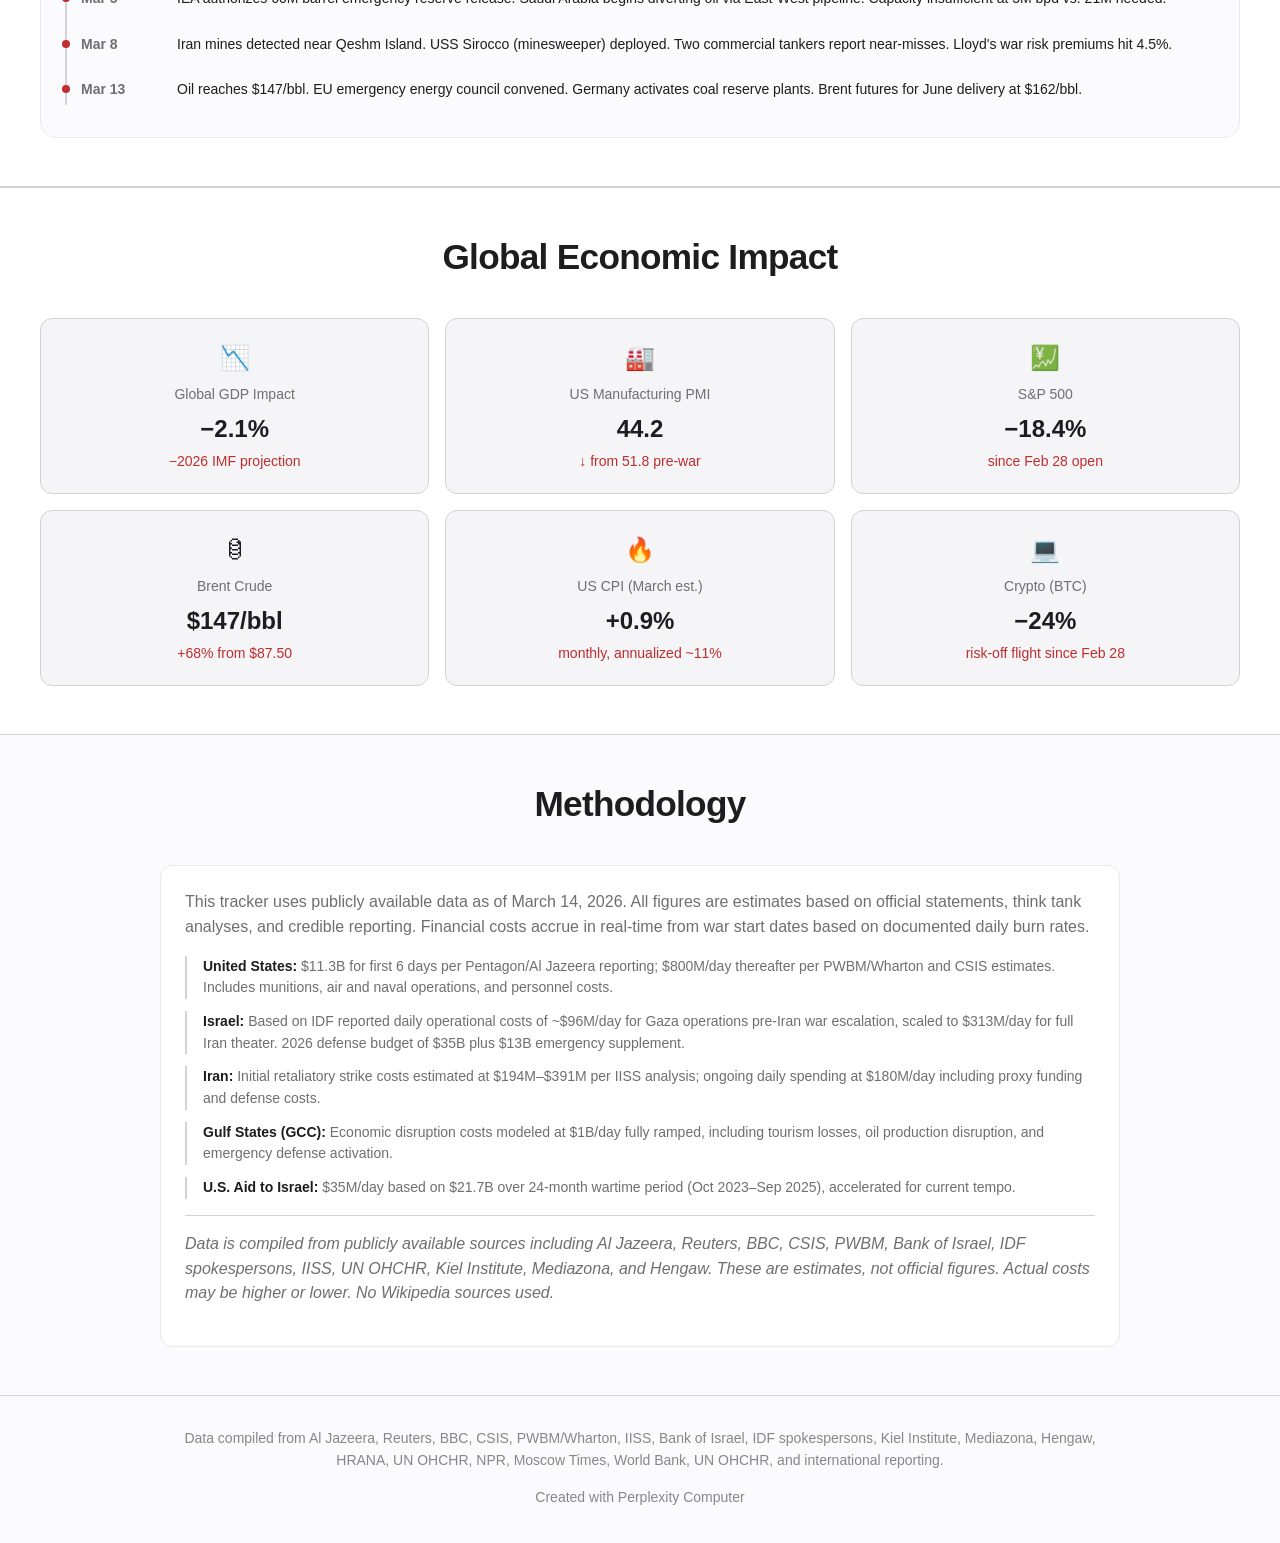
==== commit d2ce37f4: "Design: Arial font sitewide, Apple-inspired aesthetic (light/dark, spacing, shadows) Made-with: Curs" ====
--- a/index.html
+++ b/index.html
@@ -23,9 +23,6 @@
 <title>Global Conflict Cost Tracker — Live Estimates</title>
 <meta name="description" content="Live estimator tracking the costs of the 2026 Iran war and Russia-Ukraine war — military expenditure, death tolls, supply chain disruptions, and aid flows.">
 
-<link rel="preconnect" href="https://fonts.googleapis.com">
-<link rel="preconnect" href="https://fonts.gstatic.com" crossorigin>
-<link href="https://fonts.googleapis.com/css2?family=JetBrains+Mono:wght@400;500;600;700&family=Inter:wght@300;400;500;600;700&display=swap" rel="stylesheet">
 <link rel="stylesheet" href="./base.css">
 <link rel="stylesheet" href="./style.css">
 </head>
--- a/base.css
+++ b/base.css
@@ -0,0 +1,64 @@
+*, *::before, *::after { box-sizing: border-box; margin: 0; padding: 0; }
+
+html {
+  -moz-text-size-adjust: none;
+  -webkit-text-size-adjust: none;
+  text-size-adjust: none;
+  -webkit-font-smoothing: antialiased;
+  -moz-osx-font-smoothing: grayscale;
+  text-rendering: optimizeLegibility;
+  scroll-behavior: smooth;
+  hanging-punctuation: first last;
+  scroll-padding-top: var(--space-16);
+}
+
+body {
+  min-height: 100dvh;
+  line-height: 1.55;
+  font-family: var(--font-body, Arial, Helvetica, sans-serif);
+  font-size: var(--text-base);
+  color: var(--color-text);
+  background-color: var(--color-bg);
+}
+
+img, picture, video, canvas, svg { display: block; max-width: 100%; height: auto; }
+ul[role="list"], ol[role="list"] { list-style: none; }
+input, button, textarea, select { font: inherit; color: inherit; }
+
+h1, h2, h3, h4, h5, h6 { text-wrap: balance; line-height: 1.15; }
+p, li, figcaption { text-wrap: pretty; max-width: 72ch; }
+
+::selection {
+  background: oklch(from var(--color-primary) l c h / 0.25);
+  color: var(--color-text);
+}
+
+:focus-visible {
+  outline: 2px solid var(--color-primary);
+  outline-offset: 3px;
+  border-radius: var(--radius-sm);
+}
+
+@media (prefers-reduced-motion: reduce) {
+  *, *::before, *::after {
+    animation-duration: 0.01ms !important;
+    animation-iteration-count: 1 !important;
+    transition-duration: 0.01ms !important;
+    scroll-behavior: auto !important;
+  }
+}
+
+button { cursor: pointer; background: none; border: none; }
+table { border-collapse: collapse; width: 100%; }
+
+a, button, [role="button"], [role="link"], input, textarea, select {
+  transition: color var(--transition-interactive),
+              background var(--transition-interactive),
+              border-color var(--transition-interactive),
+              box-shadow var(--transition-interactive);
+}
+
+.sr-only {
+  position: absolute; width: 1px; height: 1px; padding: 0; margin: -1px;
+  overflow: hidden; clip: rect(0, 0, 0, 0); white-space: nowrap; border-width: 0;
+}
--- a/style.css
+++ b/style.css
@@ -37,101 +37,101 @@
   --content-default: 960px;
   --content-wide: 1200px;
 
-  /* Fonts */
-  --font-body: 'Inter', 'Helvetica Neue', sans-serif;
-  --font-display: 'JetBrains Mono', 'Courier New', monospace;
-}
-
-/* ===== DARK MODE (default) ===== */
+  /* Fonts — Arial across the board */
+  --font-body: Arial, Helvetica, sans-serif;
+  --font-display: Arial, Helvetica, sans-serif;
+}
+
+/* ===== DARK MODE ===== */
 :root, [data-theme="dark"] {
-  --color-bg:             #0a0a0c;
-  --color-surface:        #111114;
-  --color-surface-2:      #18181c;
-  --color-surface-offset: #1a1a1f;
-  --color-surface-dynamic: #222228;
-  --color-divider:        #2a2a32;
-  --color-border:         #333340;
-
-  --color-text:           #e0dfe6;
-  --color-text-muted:     #8a899a;
-  --color-text-faint:     #55546a;
-  --color-text-inverse:   #0a0a0c;
-
-  --color-primary:        #c44040;
-  --color-primary-hover:  #a83535;
-  --color-primary-active: #8a2a2a;
+  --color-bg:             #000000;
+  --color-surface:        #1c1c1e;
+  --color-surface-2:        #2c2c2e;
+  --color-surface-offset:   #3a3a3c;
+  --color-surface-dynamic:  #48484a;
+  --color-divider:        #38383a;
+  --color-border:         #48484a;
+
+  --color-text:           #f5f5f7;
+  --color-text-muted:     #a1a1a6;
+  --color-text-faint:     #6e6e73;
+  --color-text-inverse:   #000000;
+
+  --color-primary:        #ff3b30;
+  --color-primary-hover:  #ff6b63;
+  --color-primary-active: #e6352b;
   --color-primary-highlight: #3a2020;
 
-  --color-notification:   #dd6974;
-  --color-orange:         #e8873a;
-  --color-gold:           #d4a840;
-  --color-blue:           #5591c7;
-  --color-success:        #6daa45;
-  --color-warning:        #bb653b;
-
-  --shadow-sm: 0 1px 2px oklch(0 0 0 / 0.2);
-  --shadow-md: 0 4px 12px oklch(0 0 0 / 0.3);
-  --shadow-lg: 0 12px 32px oklch(0 0 0 / 0.4);
-}
-
-/* ===== LIGHT MODE ===== */
+  --color-notification:   #ff6b6b;
+  --color-orange:         #ff9f0a;
+  --color-gold:           #ffd60a;
+  --color-blue:           #0a84ff;
+  --color-success:        #30d158;
+  --color-warning:        #ff9f0a;
+
+  --shadow-sm: 0 1px 3px rgba(0, 0, 0, 0.12);
+  --shadow-md: 0 4px 12px rgba(0, 0, 0, 0.15);
+  --shadow-lg: 0 8px 24px rgba(0, 0, 0, 0.2);
+}
+
+/* ===== LIGHT MODE (Apple-style default) ===== */
 [data-theme="light"] {
-  --color-bg:             #f0eff4;
+  --color-bg:             #fbfbfd;
   --color-surface:        #ffffff;
-  --color-surface-2:      #fafafe;
-  --color-surface-offset: #eae9f0;
-  --color-surface-dynamic: #dddce4;
-  --color-divider:        #d0cfd8;
-  --color-border:         #c0bfca;
-
-  --color-text:           #1a1a24;
-  --color-text-muted:     #6a698a;
-  --color-text-faint:     #a0a0b8;
-  --color-text-inverse:   #f0eff4;
-
-  --color-primary:        #b02020;
-  --color-primary-hover:  #8a1818;
-  --color-primary-active: #6a1212;
-  --color-primary-highlight: #f0d0d0;
-
-  --color-notification:   #c44058;
-  --color-orange:         #c46830;
-  --color-gold:           #b08a20;
-  --color-blue:           #3070a0;
-  --color-success:        #3a7a20;
-  --color-warning:        #a04820;
-
-  --shadow-sm: 0 1px 2px oklch(0.2 0 0 / 0.06);
-  --shadow-md: 0 4px 12px oklch(0.2 0 0 / 0.08);
-  --shadow-lg: 0 12px 32px oklch(0.2 0 0 / 0.12);
+  --color-surface-2:      #f5f5f7;
+  --color-surface-offset:  #e8e8ed;
+  --color-surface-dynamic: #d2d2d7;
+  --color-divider:        #d2d2d7;
+  --color-border:         #e8e8ed;
+
+  --color-text:           #1d1d1f;
+  --color-text-muted:     #6e6e73;
+  --color-text-faint:     #86868b;
+  --color-text-inverse:   #fbfbfd;
+
+  --color-primary:        #bf2d2d;
+  --color-primary-hover:  #a32626;
+  --color-primary-active: #8a1f1f;
+  --color-primary-highlight: #fef0f0;
+
+  --color-notification:   #bf2d2d;
+  --color-orange:         #c93400;
+  --color-gold:           #b8860b;
+  --color-blue:           #0066cc;
+  --color-success:        #248a3d;
+  --color-warning:        #c93400;
+
+  --shadow-sm: 0 1px 2px rgba(0, 0, 0, 0.04);
+  --shadow-md: 0 2px 8px rgba(0, 0, 0, 0.06);
+  --shadow-lg: 0 4px 16px rgba(0, 0, 0, 0.08);
 }
 
 @media (prefers-color-scheme: light) {
   :root:not([data-theme]) {
-    --color-bg:             #f0eff4;
+    --color-bg:             #fbfbfd;
     --color-surface:        #ffffff;
-    --color-surface-2:      #fafafe;
-    --color-surface-offset: #eae9f0;
-    --color-surface-dynamic: #dddce4;
-    --color-divider:        #d0cfd8;
-    --color-border:         #c0bfca;
-    --color-text:           #1a1a24;
-    --color-text-muted:     #6a698a;
-    --color-text-faint:     #a0a0b8;
-    --color-text-inverse:   #f0eff4;
-    --color-primary:        #b02020;
-    --color-primary-hover:  #8a1818;
-    --color-primary-active: #6a1212;
-    --color-primary-highlight: #f0d0d0;
-    --color-notification:   #c44058;
-    --color-orange:         #c46830;
-    --color-gold:           #b08a20;
-    --color-blue:           #3070a0;
-    --color-success:        #3a7a20;
-    --color-warning:        #a04820;
-    --shadow-sm: 0 1px 2px oklch(0.2 0 0 / 0.06);
-    --shadow-md: 0 4px 12px oklch(0.2 0 0 / 0.08);
-    --shadow-lg: 0 12px 32px oklch(0.2 0 0 / 0.12);
+    --color-surface-2:      #f5f5f7;
+    --color-surface-offset:  #e8e8ed;
+    --color-surface-dynamic: #d2d2d7;
+    --color-divider:        #d2d2d7;
+    --color-border:         #e8e8ed;
+    --color-text:           #1d1d1f;
+    --color-text-muted:     #6e6e73;
+    --color-text-faint:     #86868b;
+    --color-text-inverse:   #fbfbfd;
+    --color-primary:        #bf2d2d;
+    --color-primary-hover:  #a32626;
+    --color-primary-active: #8a1f1f;
+    --color-primary-highlight: #fef0f0;
+    --color-notification:   #bf2d2d;
+    --color-orange:         #c93400;
+    --color-gold:           #b8860b;
+    --color-blue:           #0066cc;
+    --color-success:        #248a3d;
+    --color-warning:        #c93400;
+    --shadow-sm: 0 1px 2px rgba(0, 0, 0, 0.04);
+    --shadow-md: 0 2px 8px rgba(0, 0, 0, 0.06);
+    --shadow-lg: 0 4px 16px rgba(0, 0, 0, 0.08);
   }
 }
 
@@ -139,7 +139,7 @@
 .conflict-selector {
   background: var(--color-surface);
   border-bottom: 1px solid var(--color-divider);
-  padding: var(--space-3) var(--space-6);
+  padding: var(--space-4) var(--space-6);
   position: sticky;
   top: 0;
   z-index: 90;
@@ -161,13 +161,13 @@
   display: flex;
   align-items: center;
   gap: var(--space-3);
-  padding: var(--space-3) var(--space-5);
+  padding: var(--space-4) var(--space-5);
   background: var(--color-surface-2);
-  border: 1px solid var(--color-divider);
-  border-radius: var(--radius-lg);
+  border: 1px solid transparent;
+  border-radius: 12px;
   cursor: pointer;
   color: var(--color-text-muted);
-  transition: all var(--transition-interactive);
+  transition: all 0.25s ease;
   font-family: var(--font-body);
   text-align: left;
   position: relative;
@@ -180,21 +180,19 @@
   bottom: 0;
   left: 0;
   right: 0;
-  height: 3px;
+  height: 2px;
   background: var(--color-primary);
   transform: scaleX(0);
-  transition: transform var(--transition-interactive);
+  transition: transform 0.25s ease;
 }
 
 .conflict-tab:hover {
   background: var(--color-surface-offset);
-  border-color: var(--color-text-faint);
   color: var(--color-text);
 }
 
 .conflict-tab.active {
   background: var(--color-surface);
-  border-color: var(--color-primary);
   color: var(--color-text);
   box-shadow: var(--shadow-sm);
 }
@@ -255,10 +253,11 @@
 .site-header {
   position: relative;
   z-index: 100;
-  background: color-mix(in oklab, var(--color-bg) 92%, transparent);
-  backdrop-filter: blur(12px);
+  background: color-mix(in oklab, var(--color-bg) 98%, transparent);
+  backdrop-filter: saturate(180%) blur(20px);
+  -webkit-backdrop-filter: saturate(180%) blur(20px);
   border-bottom: 1px solid var(--color-divider);
-  padding: var(--space-3) var(--space-6);
+  padding: var(--space-4) var(--space-6);
 }
 
 .header-inner {
@@ -286,11 +285,10 @@
 }
 
 .logo-title {
-  font-family: var(--font-display);
+  font-family: var(--font-body);
   font-size: var(--text-sm);
   font-weight: 600;
-  letter-spacing: 0.05em;
-  text-transform: uppercase;
+  letter-spacing: -0.01em;
   color: var(--color-text);
 }
 
@@ -326,11 +324,11 @@
 }
 
 .live-label {
-  font-family: var(--font-display);
+  font-family: var(--font-body);
   font-size: var(--text-xs);
   font-weight: 600;
   color: var(--color-primary);
-  letter-spacing: 0.1em;
+  letter-spacing: 0.02em;
 }
 
 .theme-toggle {
@@ -348,7 +346,7 @@
 
 /* ===== War Clock ===== */
 .war-clock-section {
-  padding: var(--space-10) var(--space-6) var(--space-6);
+  padding: var(--space-16) var(--space-6) var(--space-8);
   text-align: center;
 }
 
@@ -410,18 +408,17 @@
 
 /* ===== Total Section ===== */
 .total-section {
-  padding: var(--space-4) var(--space-6) var(--space-10);
+  padding: var(--space-8) var(--space-6) var(--space-12);
   text-align: center;
 }
 
 .total-container {
   max-width: var(--content-default);
   margin: 0 auto;
-  padding: var(--space-8);
+  padding: var(--space-12);
   background: var(--color-surface);
-  border: 1px solid var(--color-border);
-  border-radius: var(--radius-xl);
-  box-shadow: var(--shadow-lg);
+  border-radius: 18px;
+  box-shadow: var(--shadow-md);
 }
 
 .total-label {
@@ -433,13 +430,13 @@
 }
 
 .total-value {
-  font-family: var(--font-display);
+  font-family: var(--font-body);
   font-size: var(--text-3xl);
   font-weight: 700;
   color: var(--color-primary);
   font-variant-numeric: tabular-nums lining-nums;
-  letter-spacing: -0.02em;
-  line-height: 1;
+  letter-spacing: -0.03em;
+  line-height: 1.05;
   margin-bottom: var(--space-3);
 }
 
@@ -456,7 +453,7 @@
 
 /* ===== Country Cards ===== */
 .countries-section {
-  padding: 0 var(--space-6) var(--space-12);
+  padding: 0 var(--space-6) var(--space-16);
 }
 
 .countries-grid {
@@ -469,11 +466,10 @@
 
 .country-card {
   background: var(--color-surface);
-  border: 1px solid var(--color-border);
-  border-radius: var(--radius-xl);
+  border-radius: 18px;
   overflow: hidden;
   box-shadow: var(--shadow-md);
-  transition: box-shadow var(--transition-interactive), border-color var(--transition-interactive);
+  transition: box-shadow 0.3s ease, transform 0.2s ease;
 }
 
 .country-card:hover {
@@ -509,7 +505,7 @@
 }
 
 .card-body {
-  padding: var(--space-6);
+  padding: var(--space-8);
 }
 
 .cost-display {
@@ -525,12 +521,12 @@
 }
 
 .cost-value {
-  font-family: var(--font-display);
+  font-family: var(--font-body);
   font-size: var(--text-xl);
   font-weight: 700;
   color: var(--color-primary);
   font-variant-numeric: tabular-nums lining-nums;
-  letter-spacing: -0.01em;
+  letter-spacing: -0.02em;
 }
 
 .cost-meta {
@@ -999,11 +995,13 @@
 
 .section-title {
   font-family: var(--font-body);
-  font-size: var(--text-lg);
-  font-weight: 700;
+  font-size: var(--text-xl);
+  font-weight: 600;
+  letter-spacing: -0.02em;
   color: var(--color-text);
   text-align: center;
-  margin-bottom: var(--space-8);
+  margin-bottom: var(--space-10);
+  line-height: 1.2;
 }
 
 .impact-grid {
